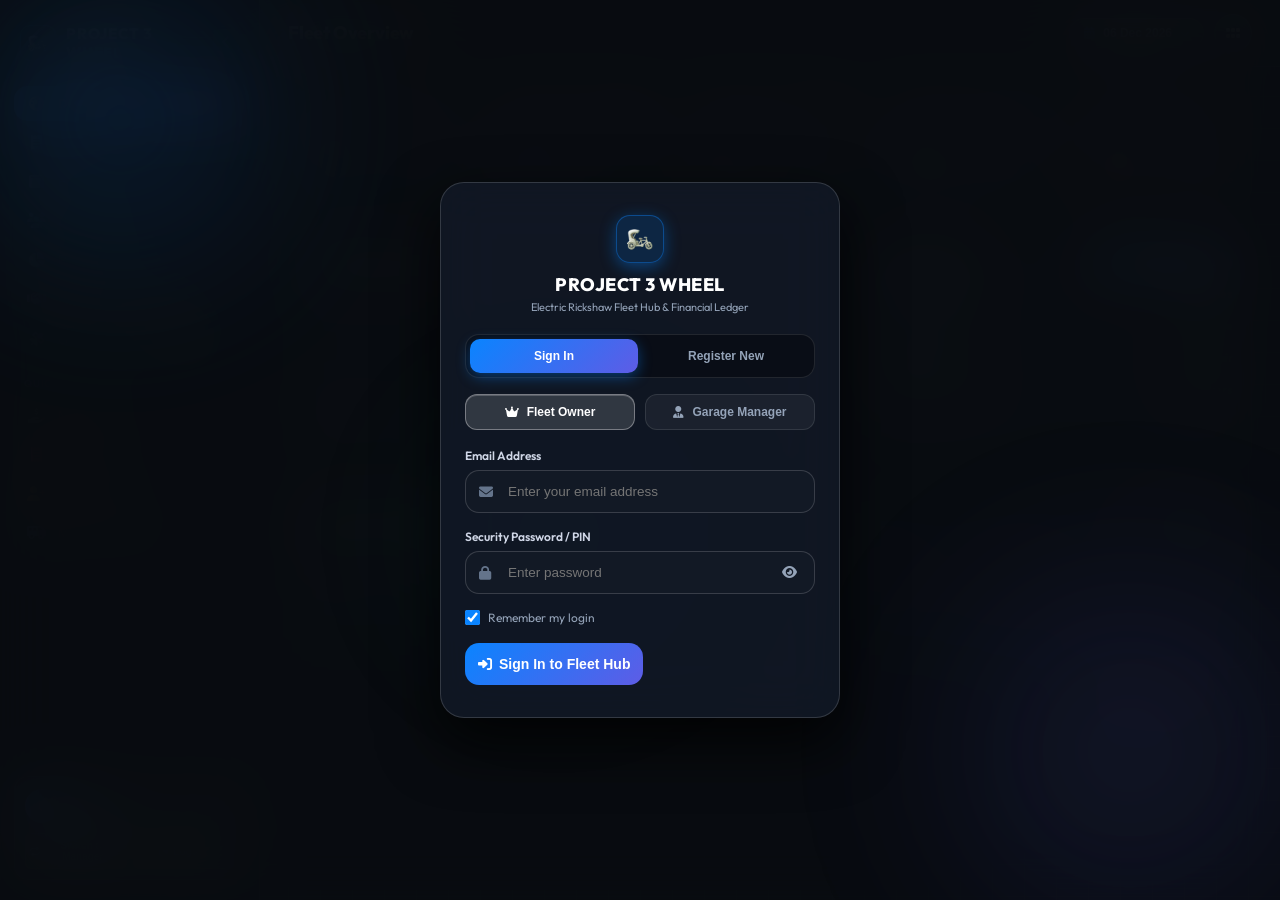
==== index.html @ b9ffed44 "Update default garage rent to 130, clean demo dummy data, and add FramEmpire developer credit" ====
<!DOCTYPE html>
<html lang="en">
<head>
  <meta charset="UTF-8">
  <meta name="viewport" content="width=device-width, initial-scale=1.0, maximum-scale=1.0, user-scalable=no">
  <title>PROJECT 3 WHEEL</title>
  <link rel="icon" type="image/png" href="favicon.png">
  <link rel="apple-touch-icon" href="favicon.png">
  
  <!-- Google Fonts: Hind Siliguri (Bengali), Inter, Outfit, JetBrains Mono -->
  <link rel="preconnect" href="https://fonts.googleapis.com">
  <link rel="preconnect" href="https://fonts.gstatic.com" crossorigin>
  <link href="https://fonts.googleapis.com/css2?family=Hind+Siliguri:wght@400;500;600;700&family=Inter:wght@300;400;500;600;700;800&family=JetBrains+Mono:wght@500;700&family=Outfit:wght@400;500;600;700;800&display=swap" rel="stylesheet">
  
  <!-- FontAwesome Icons, SheetJS, html2canvas & jsPDF -->
  <link rel="stylesheet" href="https://cdnjs.cloudflare.com/ajax/libs/font-awesome/6.4.0/css/all.min.css">
  <script src="https://cdnjs.cloudflare.com/ajax/libs/xlsx/0.18.5/xlsx.full.min.js"></script>
  <script src="https://cdnjs.cloudflare.com/ajax/libs/jspdf/2.5.1/jspdf.umd.min.js"></script>
  <script src="https://cdnjs.cloudflare.com/ajax/libs/jspdf-autotable/3.5.28/jspdf.plugin.autotable.min.js"></script>
  <script src="https://cdnjs.cloudflare.com/ajax/libs/html2canvas/1.4.1/html2canvas.min.js"></script>
  
  <link rel="stylesheet" href="styles.css">
</head>
<body class="lang-en">
  <!-- ==================== FULL-SCREEN AUTH & LOGIN/REGISTER OVERLAY ==================== -->
  <div class="auth-overlay" id="authOverlay" style="display: flex;">
    <!-- Ambient Background Mesh Lights for Login -->
    <div class="mesh-orb mesh-blue"></div>
    <div class="mesh-orb mesh-purple"></div>
    <div class="mesh-orb mesh-emerald"></div>

    <div class="login-card">
      <div class="login-brand">
        <div class="login-brand-icon" style="background: rgba(10, 132, 255, 0.15); border: 1px solid rgba(10, 132, 255, 0.4); padding: 5px; overflow: hidden;">
          <img src="assets/app_logo_dark.png" alt="Project 3 Wheel" style="width: 100%; height: 100%; object-fit: contain;">
        </div>
        <h2>PROJECT 3 WHEEL</h2>
        <p data-i18n="auth_tagline">Electric Fleet & Garage Management System</p>
      </div>

      <!-- Auth Action Mode: Sign In vs Register -->
      <div class="auth-mode-pill-group">
        <button type="button" id="tabModeLogin" class="auth-mode-tab active" onclick="switchAuthMode('login')" data-i18n="tab_login">Sign In</button>
        <button type="button" id="tabModeRegister" class="auth-mode-tab" onclick="switchAuthMode('register')" data-i18n="tab_register">Register New</button>
      </div>

      <!-- Role Selector -->
      <div class="role-tab-group">
        <button type="button" class="role-tab-btn active" id="authRoleOwner" onclick="selectAuthRole('owner')">
          <i class="fa-solid fa-crown"></i> <span data-i18n="role_owner">Fleet Owner</span>
        </button>
        <button type="button" class="role-tab-btn" id="authRoleManager" onclick="selectAuthRole('manager')">
          <i class="fa-solid fa-user-tie"></i> <span data-i18n="role_manager">Garage Manager</span>
        </button>
      </div>

      <form class="auth-form" id="loginForm" onsubmit="submitLogin(event)">
        <div class="auth-form-group" id="groupRegisterName" style="display: none;">
          <label data-i18n="lbl_profile_name">Full Name</label>
          <div class="input-icon-wrapper">
            <i class="fa-solid fa-user input-icon-left"></i>
            <input type="text" class="auth-input" id="authFullName" placeholder="Enter your full name">
          </div>
        </div>

        <div class="auth-form-group" id="groupRegisterGarage" style="display: none;">
          <label data-i18n="lbl_garage_title">Garage / Fleet Name</label>
          <div class="input-icon-wrapper">
            <i class="fa-solid fa-warehouse input-icon-left"></i>
            <input type="text" class="auth-input" id="authGarageName" placeholder="e.g. My Electric Garage">
          </div>
        </div>

        <div class="auth-form-group">
          <label data-i18n="lbl_email">Email Address</label>
          <div class="input-icon-wrapper">
            <i class="fa-solid fa-envelope input-icon-left"></i>
            <input type="email" class="auth-input" id="authIdentifier" placeholder="Enter your email address" required autocomplete="email">
          </div>
        </div>

        <div class="auth-form-group">
          <label data-i18n="lbl_password">Password</label>
          <div class="input-icon-wrapper">
            <i class="fa-solid fa-lock input-icon-left"></i>
            <input type="password" class="auth-input" id="authPassword" placeholder="Enter password" required autocomplete="current-password">
            <button type="button" class="password-toggle-btn" onclick="toggleWebPasswordVisibility()" title="Toggle password visibility">
              <i class="fa-solid fa-eye" id="passwordToggleIcon"></i>
            </button>
          </div>
        </div>

        <!-- Remember Me Checkbox -->
        <div style="display: flex; align-items: center; justify-content: space-between; margin-top: 6px; font-size: 12px; color: var(--text-secondary);">
          <label style="display: flex; align-items: center; gap: 8px; cursor: pointer; user-select: none;">
            <input type="checkbox" id="rememberMeCheck" checked style="accent-color: var(--blue); width: 15px; height: 15px; cursor: pointer;">
            <span data-i18n="lbl_remember_me">Remember my login</span>
          </label>
        </div>

        <button type="submit" class="btn-glass btn-primary btn-block" style="margin-top: 18px; padding: 13px; font-size: 14px; font-weight: 700; border-radius: 14px;" id="btnAuthSubmit">
          <i class="fa-solid fa-right-to-bracket"></i> <span data-i18n="btn_sign_in">Sign In to Fleet Hub</span>
        </button>
      </form>
    </div>
  </div>

  <!-- Ambient Mesh Background Lights -->
  <div class="mesh-orb mesh-blue"></div>
  <div class="mesh-orb mesh-purple"></div>
  <div class="mesh-orb mesh-emerald"></div>

  <!-- Mobile Drawer Overlay Backdrop -->
  <div class="sidebar-overlay" id="sidebarOverlay" onclick="toggleMobileSidebar()"></div>

  <div class="app-layout">
    <!-- Translucent Glass Sidebar (Sticky & Collapsible) -->
    <aside class="glass-sidebar" id="sidebar">
      <div class="brand-header">
        <div class="brand-icon" style="background: rgba(10, 132, 255, 0.15); border: 1px solid rgba(10, 132, 255, 0.4); padding: 3px; overflow: hidden;">
          <img src="assets/app_logo_dark.png" alt="Logo" style="width: 100%; height: 100%; object-fit: contain;">
        </div>
        <div class="brand-text">
          <h2>PROJECT 3 WHEEL</h2>
        </div>
        <button class="sidebar-toggle-btn" onclick="toggleSidebarCollapse()" title="Hide/Expand Sidebar">
          <i class="fa-solid fa-chevron-left" id="sidebarToggleIcon"></i>
        </button>
      </div>

      <nav class="sidebar-nav">
        <button class="nav-item active" onclick="switchTab('dashboard')">
          <i class="fa-solid fa-gauge-high"></i>
          <span data-i18n="nav_dashboard">Dashboard</span>
        </button>
        <button class="nav-item" onclick="switchTab('collections')">
          <i class="fa-solid fa-receipt"></i>
          <span data-i18n="nav_collections">Collections</span>
        </button>
        <button class="nav-item" onclick="switchTab('expenses')">
          <i class="fa-solid fa-wallet"></i>
          <span data-i18n="nav_expenses">Expenses</span>
        </button>
        <button class="nav-item" onclick="switchTab('drivers')">
          <i class="fa-solid fa-users"></i>
          <span data-i18n="nav_drivers">Driver Directory</span>
        </button>
        <button class="nav-item" onclick="switchTab('reports')">
          <i class="fa-solid fa-chart-pie"></i>
          <span data-i18n="nav_reports">P&L Reports</span>
        </button>
        <button class="nav-item" onclick="switchTab('shareholders')">
          <i class="fa-solid fa-handshake"></i>
          <span data-i18n="nav_shareholders">Shareholders</span>
        </button>
        <button class="nav-item" onclick="switchTab('gps')">
          <i class="fa-solid fa-satellite"></i>
          <span data-i18n="nav_gps">GPS Telematics</span>
          <span class="badge-pill badge-amber" data-i18n="badge_soon">SOON</span>
        </button>

        <!-- Sidebar Quick Action Drawer -->
        <div class="sidebar-section-divider">
          <span data-i18n="quick_actions_header">QUICK ACTIONS</span>
        </div>
        <button class="nav-item" onclick="openModal('collectionModal')">
          <i class="fa-solid fa-hand-holding-dollar text-emerald"></i>
          <span data-i18n="btn_new_deposit">New Deposit</span>
        </button>
        <button class="nav-item" onclick="openModal('expenseModal')">
          <i class="fa-solid fa-receipt text-crimson"></i>
          <span data-i18n="btn_add_expense">Track Expense</span>
        </button>
        <button class="nav-item" onclick="openModal('addDriverModal')">
          <i class="fa-solid fa-user-plus text-amber"></i>
          <span data-i18n="btn_add_new_driver">Register Driver</span>
        </button>
        <button class="nav-item" onclick="openModal('addRickshawModal')">
          <i class="fa-solid fa-van-shuttle text-blue"></i>
          <span data-i18n="btn_manage_rickshaws">Manage Rickshaws</span>
        </button>
      </nav>

      <!-- User Profile & Role Switcher -->
      <div class="sidebar-footer">
        <div class="user-card" onclick="openUserProfileModal()" title="Click to view & edit profile" style="cursor: pointer;">
          <div class="avatar" id="userAvatar">U</div>
          <div class="user-info" style="flex: 1;">
            <div style="display: flex; align-items: center; justify-content: space-between;">
              <h4 id="userName">—</h4>
              <i class="fa-solid fa-pen-to-square" style="font-size: 11px; color: var(--blue-light);"></i>
            </div>
            <span class="badge-pill" id="userRoleBadge">OWNER</span>
          </div>
        </div>
        <div class="role-actions">
          <button class="btn-role-switch" onclick="toggleRole()">
            <i class="fa-solid fa-repeat"></i>
            <span id="roleSwitchText" data-i18n="btn_switch_role">Switch to Manager</span>
          </button>
          <button class="btn-logout" onclick="logoutUser()">
            <i class="fa-solid fa-right-from-bracket"></i>
            <span data-i18n="btn_logout">Logout</span>
          </button>
        </div>
      </div>
    </aside>

    <!-- Main Content Area -->
    <main class="main-content">
      <!-- Top Glass Navigation Bar (Sticky Stacked, Clean In-Theme Date + Google Apps Menu) -->
      <header class="top-nav">
        <div class="nav-left">
          <button class="mobile-menu-btn" onclick="toggleMobileSidebar()">
            <i class="fa-solid fa-bars"></i>
          </button>
          <div class="greeting-box">
            <h1 id="pageTitle" data-i18n="page_title_dashboard">Fleet Overview</h1>
          </div>
        </div>

        <div class="nav-right">
          <!-- 100% In-Theme Custom Glass Calendar Picker -->
          <div class="date-picker-wrapper">
            <button class="glass-date-trigger" onclick="toggleCustomCalendar()">
              <i class="fa-solid fa-calendar-days"></i>
              <span id="selectedDateLabel">1 Sep 2026</span>
              <i class="fa-solid fa-chevron-down" style="font-size: 9px; opacity: 0.7;"></i>
            </button>

            <!-- Custom Liquid Glass Calendar Dropdown Dialog -->
            <div class="glass-calendar-modal" id="customCalendarModal">
              <div class="cal-presets">
                <button class="btn-cal-preset active" id="btnCalToday" onclick="pickCalPreset('today')" data-i18n="cal_today">Today</button>
                <button class="btn-cal-preset" id="btnCalYest" onclick="pickCalPreset('yesterday')" data-i18n="cal_yesterday">Yesterday</button>
                <button class="btn-cal-preset" id="btnCalAll" onclick="pickCalPreset('all')" data-i18n="cal_all_time">All Time</button>
              </div>

              <div class="cal-header">
                <button class="cal-nav-btn" onclick="changeCalMonth(-1)"><i class="fa-solid fa-chevron-left"></i></button>
                <div class="cal-month-title" id="calMonthTitle">September 2026</div>
                <button class="cal-nav-btn" onclick="changeCalMonth(1)"><i class="fa-solid fa-chevron-right"></i></button>
              </div>

              <div class="cal-weekdays">
                <span>S</span><span>M</span><span>T</span><span>W</span><span>T</span><span>F</span><span>S</span>
              </div>

              <div class="cal-grid" id="calDayGrid">
                <!-- Injected via custom calendar JS engine -->
              </div>
            </div>
          </div>

          <!-- Google-Style 9-Dot Quick Apps Launcher Button -->
          <div class="apps-launcher-wrapper">
            <button class="btn-apps-grid" id="btnAppsLauncher" onclick="toggleAppsMenu(event)" title="Quick Actions & Operations Menu">
              <i class="fa-solid fa-grip"></i>
            </button>

            <!-- Google-Style Glass 9-Dot Apps Popup Menu -->
            <div class="glass-apps-popup" id="appsPopup">
              <div class="apps-popup-header">
                <span data-i18n="apps_popup_title">Fleet Actions & Hub Tools</span>
              </div>
              <div class="apps-grid-cards">
                <div class="app-card-item" onclick="openModalAndCloseApps('collectionModal')">
                  <div class="app-card-icon icon-emerald"><i class="fa-solid fa-hand-holding-dollar"></i></div>
                  <span data-i18n="btn_deposit">Deposit</span>
                </div>
                <div class="app-card-item" onclick="openModalAndCloseApps('expenseModal')">
                  <div class="app-card-icon icon-crimson"><i class="fa-solid fa-receipt"></i></div>
                  <span data-i18n="btn_expense">Expense</span>
                </div>
                <div class="app-card-item" onclick="openModalAndCloseApps('addDriverModal')">
                  <div class="app-card-icon icon-amber"><i class="fa-solid fa-user-plus"></i></div>
                  <span data-i18n="btn_add_driver">Driver</span>
                </div>
                <div class="app-card-item" onclick="openModalAndCloseApps('addRickshawModal')">
                  <div class="app-card-icon icon-blue"><i class="fa-solid fa-van-shuttle"></i></div>
                  <span data-i18n="btn_manage_rickshaws">Rickshaws</span>
                </div>
                <div class="app-card-item" onclick="openModalAndCloseApps('addShareholderModal')">
                  <div class="app-card-icon icon-purple"><i class="fa-solid fa-handshake"></i></div>
                  <span data-i18n="nav_shareholders">Shareholder</span>
                </div>
                <div class="app-card-item" onclick="openModalAndCloseApps('userProfileModal')">
                  <div class="app-card-icon icon-blue"><i class="fa-solid fa-user-gear"></i></div>
                  <span data-i18n="modal_profile_title">Profile / Settings</span>
                </div>
                <div class="app-card-item" onclick="openModalAndCloseApps('qrModal')">
                  <div class="app-card-icon icon-amber"><i class="fa-solid fa-qrcode"></i></div>
                  <span data-i18n="btn_scan_qr">Scan QR</span>
                </div>
              </div>
              <div class="apps-popup-footer">
                <a href="Project3Wheel-v1.0.0.apk" download="Project3Wheel-v1.0.0.apk" class="btn-download-app-banner">
                  <i class="fa-brands fa-android"></i> <span data-i18n="btn_download_apk">Download Android APK</span>
                </a>
              </div>
            </div>
          </div>

        </div>
      </header>

      <!-- Tab Content Panes -->
      <div class="content-body">
        
        <!-- 1. DASHBOARD OVERVIEW -->
        <section class="tab-pane active" id="tab-dashboard">
          <!-- Top Row KPI Metrics (Clean Horizontal Liquid Glass Row) -->
          <div class="metrics-grid">
            <!-- 1. Rickshaw Joma -->
            <div class="glass-card metric-card glow-emerald">
              <div class="card-header">
                <span class="card-label" data-i18n="metric_rickshaw_joma">Rickshaw Collections</span>
                <div class="icon-circle icon-emerald"><i class="fa-solid fa-coins"></i></div>
              </div>
              <div class="metric-val text-emerald" id="metricTodayRev">৳0</div>
              <div class="card-footer">
                <span class="trend-pill trend-up"><i class="fa-solid fa-arrow-trend-up"></i> <span id="metricCollectionRate">0%</span> <span data-i18n="lbl_rate">Rate</span></span>
                <span class="sub-label" id="metricDepositCount">0 deposits</span>
              </div>
            </div>

            <!-- 2. Daily Garage Rent -->
            <div class="glass-card metric-card glow-purple">
              <div class="card-header">
                <span class="card-label" data-i18n="metric_garage_rent">Garage Rent Cost</span>
                <div class="icon-circle icon-purple"><i class="fa-solid fa-warehouse"></i></div>
              </div>
              <div class="metric-val text-purple" id="metricGarageRent">৳0</div>
              <div class="card-footer">
                <span class="garage-rent-badge"><i class="fa-solid fa-dharmachakra"></i> <span data-i18n="lbl_daily_rent">Daily Fixed</span></span>
                <span class="sub-label" id="metricGarageCount">0 vehicles</span>
              </div>
            </div>

            <!-- 3. Other Expenses -->
            <div class="glass-card metric-card glow-crimson">
              <div class="card-header">
                <span class="card-label" data-i18n="metric_other_expenses">Other Expenses</span>
                <div class="icon-circle icon-crimson"><i class="fa-solid fa-wrench"></i></div>
              </div>
              <div class="metric-val text-crimson" id="metricOtherExp">৳0</div>
              <div class="card-footer">
                <span class="trend-pill trend-down"><i class="fa-solid fa-clock"></i> <span data-i18n="lbl_repairs">Repairs</span></span>
                <span class="sub-label" id="metricExpCount">0 logs</span>
              </div>
            </div>

            <!-- 4. Owner Net Profit -->
            <div class="glass-card metric-card glow-blue">
              <div class="card-header">
                <span class="card-label" data-i18n="metric_net_profit">Owner Net Profit</span>
                <div class="icon-circle icon-blue"><i class="fa-solid fa-scale-balanced"></i></div>
              </div>
              <div class="metric-val text-blue" id="metricTodayNet">৳0</div>
              <div class="card-footer">
                <span class="trend-pill" id="trendNetPill"><i class="fa-solid fa-check"></i> <span data-i18n="lbl_surplus">Net Surplus</span></span>
                <span class="sub-label" data-i18n="lbl_formula">Joma - Costs</span>
              </div>
            </div>

            <!-- 5. Cumulative Dues -->
            <div class="glass-card metric-card glow-amber">
              <div class="card-header">
                <span class="card-label" data-i18n="metric_cumulative_dues">Total Pending Dues</span>
                <div class="icon-circle icon-amber"><i class="fa-solid fa-triangle-exclamation"></i></div>
              </div>
              <div class="metric-val text-amber" id="metricTotalDues">৳0</div>
              <div class="card-footer">
                <span class="trend-pill trend-warning"><i class="fa-solid fa-users"></i> <span id="metricDefaulterCount">0</span> <span data-i18n="lbl_debtors">Debtors</span></span>
                <span class="sub-label" data-i18n="lbl_receivable">Receivable</span>
              </div>
            </div>
          </div>

          <!-- Middle Section: 7-Day Velocity Chart & Fleet Availability -->
          <div class="grid-2-col">
            <!-- 7-Day Velocity Chart -->
            <div class="glass-card chart-card">
              <div class="card-header">
                <div>
                  <h3 data-i18n="chart_revenue_velocity">7-Day Revenue Velocity</h3>
                </div>
                <div class="chart-legend">
                  <span class="legend-item"><i class="legend-dot dot-emerald"></i> <span data-i18n="legend_collections">Collections</span></span>
                  <span class="legend-item"><i class="legend-dot dot-crimson"></i> <span data-i18n="legend_expenses">Expenses</span></span>
                </div>
              </div>
              
              <div class="bar-chart-container" id="velocityBars">
                <!-- Injected via JS -->
              </div>
            </div>

            <!-- Fleet Health Status -->
            <div class="glass-card fleet-status-card">
              <div class="card-header">
                <div>
                  <h3 data-i18n="fleet_health_title">Fleet Status</h3>
                </div>
                <button class="btn-glass btn-sm btn-primary" onclick="openModal('addRickshawModal')">
                  <i class="fa-solid fa-van-shuttle"></i> <span data-i18n="btn_manage_rickshaws">Manage Rickshaws</span>
                </button>
              </div>

              <div class="fleet-health-list">
                <div class="health-row">
                  <span><i class="fa-solid fa-van-shuttle text-blue"></i> <span data-i18n="lbl_total_fleet">Registered Fleet</span></span>
                  <strong id="statTotalFleet">3 Vehicles</strong>
                </div>
                <div class="health-row">
                  <span><i class="fa-solid fa-circle-check text-emerald"></i> <span data-i18n="lbl_active_road">Active on Road</span></span>
                  <strong class="text-emerald" id="statActiveFleet">2 Active</strong>
                </div>
                <div class="health-row">
                  <span><i class="fa-solid fa-screwdriver-wrench text-amber"></i> <span data-i18n="lbl_in_maintenance">In Maintenance</span></span>
                  <strong class="text-amber" id="statMaintFleet">1 in Garage</strong>
                </div>
                <div class="health-row">
                  <span><i class="fa-solid fa-id-card text-purple"></i> <span data-i18n="lbl_total_drivers">Registered Drivers</span></span>
                  <strong id="statTotalDrivers">2 Drivers</strong>
                </div>
              </div>
            </div>
          </div>

          <!-- Real-Time Driver Daily Joma Tracker Table -->
          <div class="glass-card table-card" style="margin-top: 20px;">
            <div class="table-header-row">
              <div>
                <h3 data-i18n="today_joma_tracker_title">Today's Collections Status</h3>
              </div>
              <div class="table-actions">
                <button class="btn-glass btn-sm" onclick="exportDailyCollectionsPdf()">
                  <i class="fa-solid fa-file-pdf text-crimson"></i> <span data-i18n="btn_export_pdf">Export PDF</span>
                </button>
              </div>
            </div>

            <div class="glass-table-wrapper">
              <table class="glass-table">
                <thead>
                  <tr>
                    <th data-i18n="th_driver">Driver</th>
                    <th data-i18n="th_rickshaw">Rickshaw</th>
                    <th data-i18n="th_agreed_rate">Target Joma</th>
                    <th data-i18n="th_joma_status">Deposit Status</th>
                    <th data-i18n="th_deposited">Deposited</th>
                    <th data-i18n="th_due">Due Amount</th>
                    <th style="text-align: right;" data-i18n="th_actions">Actions</th>
                  </tr>
                </thead>
                <tbody id="todayJomaTableBody">
                  <!-- Injected dynamically via JS with real-time status switcher -->
                </tbody>
              </table>
            </div>
          </div>
        </section>

        <!-- 2. COLLECTIONS LEDGER VIEW -->
        <section class="tab-pane" id="tab-collections">
          <div class="glass-card table-card">
            <div class="table-header-row">
              <div>
                <h3 data-i18n="collections_ledger_title">Collections Ledger</h3>
              </div>
              <div class="table-actions">
                <div class="search-input-wrapper">
                  <i class="fa-solid fa-magnifying-glass"></i>
                  <input type="text" id="collectionSearch" placeholder="Search driver or rickshaw..." oninput="renderCollectionsTable()">
                </div>
                <select class="glass-select-filter" id="collectionStatusFilter" onchange="renderCollectionsTable()">
                  <option value="all" data-i18n="opt_all_status">All Statuses</option>
                  <option value="paid" data-i18n="opt_paid">Fully Paid</option>
                  <option value="due" data-i18n="opt_due">Partial Due</option>
                  <option value="unpaid" data-i18n="opt_unpaid">Unpaid</option>
                </select>
                <button class="btn-glass btn-emerald btn-sm" onclick="openModal('collectionModal')">
                  <i class="fa-solid fa-plus"></i> <span data-i18n="btn_new_deposit">New Deposit</span>
                </button>
                <button class="btn-glass btn-sm" onclick="exportDailyCollectionsPdf()">
                  <i class="fa-solid fa-file-pdf text-crimson"></i> <span data-i18n="btn_pdf_report">PDF Report</span>
                </button>
                <button class="btn-glass btn-sm" onclick="exportFullExcel()">
                  <i class="fa-solid fa-file-excel text-emerald"></i> <span data-i18n="btn_excel_export">Excel Export</span>
                </button>
              </div>
            </div>

            <div class="glass-table-wrapper">
              <table class="glass-table">
                <thead>
                  <tr>
                    <th data-i18n="th_date_time">Date & Time</th>
                    <th data-i18n="th_rickshaw">Rickshaw</th>
                    <th data-i18n="th_driver">Driver</th>
                    <th data-i18n="th_expected">Target</th>
                    <th data-i18n="th_deposited">Deposited</th>
                    <th data-i18n="th_due">Due</th>
                    <th data-i18n="th_garage_rent">Garage Rent</th>
                    <th data-i18n="th_status">Status</th>
                    <th data-i18n="th_logged_by">Logged By</th>
                    <th style="text-align: right;" data-i18n="th_actions">Actions</th>
                  </tr>
                </thead>
                <tbody id="collectionsTableBody">
                  <!-- Injected via JS -->
                </tbody>
              </table>
            </div>
          </div>
        </section>

        <!-- 3. EXPENSES VIEW -->
        <section class="tab-pane" id="tab-expenses">
          <div class="glass-card table-card">
            <div class="table-header-row">
              <div>
                <h3 data-i18n="expenses_tracker_title">Garage & Fleet Expenses</h3>
              </div>
              <button class="btn-glass btn-crimson btn-sm" onclick="openModal('expenseModal')">
                <i class="fa-solid fa-plus"></i> <span data-i18n="btn_add_expense">Add Expense</span>
              </button>
            </div>

            <div class="glass-table-wrapper">
              <table class="glass-table">
                <thead>
                  <tr>
                    <th data-i18n="th_date">Date</th>
                    <th data-i18n="th_category">Category</th>
                    <th data-i18n="th_amount">Amount</th>
                    <th data-i18n="th_paid_by">Paid By (কে খরচ দিয়েছেন)</th>
                    <th data-i18n="th_description">Description</th>
                    <th data-i18n="th_logged_by">Logged By</th>
                    <th style="text-align: right;" data-i18n="th_actions">Actions</th>
                  </tr>
                </thead>
                <tbody id="expensesTableBody">
                  <!-- Injected via JS -->
                </tbody>
              </table>
            </div>
          </div>
        </section>

        <!-- 4. DRIVER DIRECTORY & PROFILES VIEW (Spacious Clean Row) -->
        <section class="tab-pane" id="tab-drivers">
          <div class="glass-card">
            <div class="table-header-row">
              <div>
                <h3 data-i18n="driver_directory_title">Driver Directory & Profiles</h3>
              </div>
              <div class="table-actions">
                <div class="search-input-wrapper">
                  <i class="fa-solid fa-magnifying-glass"></i>
                  <input type="text" id="driverSearch" placeholder="Search driver name, phone, NID..." oninput="renderDriversGrid()">
                </div>
                <label style="display: flex; align-items: center; gap: 6px; font-size: 12px; color: var(--text-secondary); cursor: pointer; white-space: nowrap;">
                  <input type="checkbox" id="onlyDefaultersCheckbox" onchange="renderDriversGrid()">
                  <span data-i18n="chk_only_defaulters">Only Defaulters</span>
                </label>
                <button class="btn-glass btn-amber btn-sm" onclick="openModal('addDriverModal')">
                  <i class="fa-solid fa-user-plus"></i> <span data-i18n="btn_add_new_driver">Add New Driver</span>
                </button>
                <button class="btn-glass btn-sm" onclick="exportFullExcel()">
                  <i class="fa-solid fa-file-excel text-emerald"></i> <span data-i18n="btn_excel_export">Excel Export</span>
                </button>
              </div>
            </div>

            <div class="teammates-grid" id="driversGrid">
              <!-- Injected via JS -->
            </div>
          </div>
        </section>

        <!-- 5. FINANCIAL REPORTS & AUDIT VIEW -->
        <section class="tab-pane" id="tab-reports">
          <div class="grid-2-col">
            <div class="glass-card">
              <div class="card-header">
                <h3 data-i18n="pnl_statement_title">Profit & Loss Statement (P&L)</h3>
                <button class="btn-glass btn-sm" onclick="exportMonthlyPnlPdf()">
                  <i class="fa-solid fa-file-pdf text-crimson"></i> <span data-i18n="btn_pnl_pdf">P&L PDF</span>
                </button>
              </div>
              <div class="pnl-summary-box">
                <div class="pnl-row">
                  <span data-i18n="pnl_gross_collections">Gross Collections</span>
                  <strong class="text-emerald" id="pnlTotalRev">৳0</strong>
                </div>
                <div class="pnl-row">
                  <span data-i18n="pnl_total_expenses">Total Expenses (All Sources)</span>
                  <strong class="text-crimson" id="pnlTotalExp">৳0</strong>
                </div>
                <div class="pnl-row" style="font-size: 12px; color: var(--text-secondary);">
                  <span data-i18n="pnl_fund_expenses">Expenses Paid from Garage Fund</span>
                  <strong class="text-crimson" id="pnlFundExp">৳0</strong>
                </div>
                <div class="pnl-divider"></div>
                <div class="pnl-row highlight">
                  <span data-i18n="pnl_net_profit">Owner Net Operating Surplus</span>
                  <strong class="text-blue" id="pnlNetProfit">৳0</strong>
                </div>
                <div class="pnl-row" style="margin-top: 8px; padding-top: 8px; border-top: 1px dashed rgba(255,255,255,0.1);">
                  <span style="color: var(--emerald-light); font-size: 13px;" data-i18n="pnl_net_garage_fund">Net Available Garage Cash Fund</span>
                  <strong class="text-emerald" id="pnlNetGarageFund">৳0</strong>
                </div>
              </div>
            </div>

            <div class="glass-card">
              <div class="card-header">
                <h3 data-i18n="pnl_cat_distribution">Expenditure Distribution</h3>
                <button class="btn-glass btn-sm" onclick="exportFullExcel()">
                  <i class="fa-solid fa-file-excel text-emerald"></i> <span data-i18n="btn_excel_audit">Excel Audit</span>
                </button>
              </div>
              <div class="expense-categories-progress" id="expenseCategoryBars">
                <!-- Injected via JS -->
              </div>
            </div>
          </div>
        </section>

        <!-- 6. OWNERS & SHAREHOLDERS VIEW -->
        <section class="tab-pane" id="tab-shareholders">
          <!-- Owners & Shareholders Capital & Garage Fund Metrics -->
          <div class="metrics-grid" style="margin-bottom: 20px;">
            <div class="glass-card metric-card glow-blue">
              <div class="card-header">
                <span class="card-label" data-i18n="metric_total_invested_capital">Total Invested Capital</span>
                <div class="icon-circle icon-blue"><i class="fa-solid fa-vault"></i></div>
              </div>
              <div class="metric-val text-blue" id="metricTotalCapital">৳0</div>
              <div class="card-footer">
                <span class="trend-pill trend-up"><i class="fa-solid fa-shield-halved"></i> <span data-i18n="lbl_equity_pool">Capital Pool</span></span>
                <span class="sub-label" id="metricShareholdersCount">0 Owners</span>
              </div>
            </div>

            <div class="glass-card metric-card glow-emerald">
              <div class="card-header">
                <span class="card-label" data-i18n="metric_net_garage_fund">Net Available Garage Fund</span>
                <div class="icon-circle icon-emerald"><i class="fa-solid fa-building-columns"></i></div>
              </div>
              <div class="metric-val text-emerald" id="metricNetGarageFund">৳0</div>
              <div class="card-footer">
                <span class="trend-pill trend-up"><i class="fa-solid fa-wallet"></i> <span data-i18n="lbl_operating_cash">Operating Cash</span></span>
                <span class="sub-label" data-i18n="lbl_inflow_minus_fund_exp">Inflow - Fund Exp</span>
              </div>
            </div>

            <div class="glass-card metric-card glow-crimson">
              <div class="card-header">
                <span class="card-label" data-i18n="metric_fund_expenses">Expenses from Garage Fund</span>
                <div class="icon-circle icon-crimson"><i class="fa-solid fa-arrow-down-wide-short"></i></div>
              </div>
              <div class="metric-val text-crimson" id="metricGarageFundExpenses">৳0</div>
              <div class="card-footer">
                <span class="trend-pill trend-down"><i class="fa-solid fa-receipt"></i> <span data-i18n="lbl_deducted">Deducted</span></span>
                <span class="sub-label" id="metricFundExpCount">0 transactions</span>
              </div>
            </div>
          </div>

          <div class="glass-card">
            <div class="table-header-row">
              <div>
                <h3 data-i18n="shareholders_title">Owners & Shareholders (মালিক ও অংশীদার)</h3>
                <p style="font-size: 12px; color: var(--text-secondary); margin-top: 4px;" data-i18n="shareholders_subtitle">
                  Manage owners, capital contributions, equity shares, fund injections and dividend payouts
                </p>
              </div>
              <div class="table-actions">
                <button class="btn-glass btn-emerald btn-sm" onclick="openAddCapitalModal()">
                  <i class="fa-solid fa-hand-holding-dollar"></i> <span data-i18n="btn_add_capital">Add Fund / Capital</span>
                </button>
                <button class="btn-glass btn-blue btn-sm" style="background: rgba(10, 132, 255, 0.2); border-color: rgba(10, 132, 255, 0.4); color: var(--blue-light);" onclick="openModal('addShareholderModal')">
                  <i class="fa-solid fa-user-plus"></i> <span data-i18n="btn_add_shareholder">Add Owner / Shareholder</span>
                </button>
              </div>
            </div>

            <div class="teammates-grid" id="shareholdersGrid">
              <!-- Injected via JS -->
            </div>
          </div>
        </section>

        <!-- 7. GPS TELEMATICS VIEW -->
        <section class="tab-pane" id="tab-gps">
          <div class="glass-card" style="text-align: center; padding: 60px 20px;">
            <!-- Rotating Orbit Satellite System -->
            <div class="gps-orbit-system">
              <div class="gps-center-orb">
                <i class="fa-solid fa-earth-americas"></i>
              </div>
              <div class="gps-orbit-ring">
                <div class="gps-satellite">
                  <i class="fa-solid fa-satellite"></i>
                </div>
              </div>
            </div>

            <h2 style="font-size: 22px; font-weight: 700; margin: 16px 0 8px;" data-i18n="gps_title">GPS Fleet Tracking</h2>
            <p style="color: var(--text-secondary); max-width: 480px; margin: 0 auto 24px; font-size: 13px;" data-i18n="gps_desc">
              Real-time live location, speed monitoring, and telemetry will be available in the upcoming firmware release.
            </p>
            <span class="badge-pill badge-blue" style="padding: 6px 16px; font-size: 12px;" data-i18n="badge_firmware_connected">Firmware v2.1 Connected</span>
          </div>
        </section>

        <!-- Developer Credit Footer -->
        <footer class="developer-credit">
          <span>Developed by </span><a href="https://www.framempire.com" target="_blank" rel="noopener noreferrer">FramEmpire</a>
        </footer>

      </div>
    </main>
  </div>

  <!-- ==================== APPLE LIQUID GLASS MOBILE BOTTOM NAVIGATION ==================== -->
  <nav class="mobile-bottom-nav" id="mobileBottomNav">
    <button class="mob-nav-btn active" id="mobNavDashboard" onclick="switchMobileTab('dashboard')">
      <i class="fa-solid fa-gauge-high"></i>
      <span data-i18n="nav_dashboard">Overview</span>
    </button>
    <button class="mob-nav-btn" id="mobNavCollections" onclick="switchMobileTab('collections')">
      <i class="fa-solid fa-receipt"></i>
      <span data-i18n="nav_collections">Collections</span>
    </button>
    <button class="mob-nav-btn" id="mobNavExpenses" onclick="switchMobileTab('expenses')">
      <i class="fa-solid fa-wallet"></i>
      <span data-i18n="nav_expenses">Expenses</span>
    </button>
    <button class="mob-nav-btn" id="mobNavDrivers" onclick="switchMobileTab('drivers')">
      <i class="fa-solid fa-users"></i>
      <span data-i18n="nav_drivers">Drivers</span>
    </button>
    <button class="mob-nav-btn btn-more-trigger" id="mobNavMore" onclick="toggleMobileMoreSheet(event)">
      <i class="fa-solid fa-ellipsis"></i>
      <span data-i18n="nav_more">More</span>
    </button>
  </nav>

  <!-- Floating Mobile More Sheet Backdrop -->
  <div class="mobile-more-overlay" id="mobileMoreOverlay" onclick="closeMobileMoreSheet()"></div>

  <!-- Floating Mobile More Drawer Sheet -->
  <div class="mobile-more-sheet" id="mobileMoreSheet">
    <div class="more-sheet-header">
      <h4 data-i18n="more_menu_title">More Hub Features & Tools</h4>
      <button class="close-btn" onclick="closeMobileMoreSheet()">&times;</button>
    </div>

    <div class="more-grid-nav">
      <div class="more-nav-card" onclick="switchMobileTabAndClose('reports')">
        <div class="more-card-icon icon-emerald"><i class="fa-solid fa-chart-pie"></i></div>
        <span data-i18n="nav_reports">P&L Reports</span>
      </div>
      <div class="more-nav-card" onclick="switchMobileTabAndClose('shareholders')">
        <div class="more-card-icon icon-purple"><i class="fa-solid fa-handshake"></i></div>
        <span data-i18n="nav_shareholders">Shareholders</span>
      </div>
      <div class="more-nav-card" onclick="switchMobileTabAndClose('gps')">
        <div class="more-card-icon icon-blue"><i class="fa-solid fa-satellite"></i></div>
        <span data-i18n="nav_gps">GPS Track</span>
      </div>
      <div class="more-nav-card" onclick="openModalAndCloseMore('collectionModal')">
        <div class="more-card-icon icon-emerald"><i class="fa-solid fa-plus-circle"></i></div>
        <span data-i18n="btn_deposit">New Deposit</span>
      </div>
      <div class="more-nav-card" onclick="openModalAndCloseMore('addRickshawModal')">
        <div class="more-card-icon icon-blue"><i class="fa-solid fa-van-shuttle"></i></div>
        <span data-i18n="btn_manage_rickshaws">Rickshaws</span>
      </div>
      <div class="more-nav-card" onclick="openModalAndCloseMore('qrModal')">
        <div class="more-card-icon icon-amber"><i class="fa-solid fa-qrcode"></i></div>
        <span data-i18n="btn_scan_qr">Scan QR</span>
      </div>
    </div>

    <!-- Quick Profile & Role Switch in Mobile More Sheet -->
    <div class="more-sheet-profile">
      <div style="display: flex; align-items: center; gap: 8px; cursor: pointer;" onclick="openModalAndCloseMore('userProfileModal')">
        <div class="avatar" style="width: 32px; height: 32px; font-size: 11px;">U</div>
        <div>
          <h5 style="font-size: 11px; font-weight: 700; color: white;" id="mobUserName">—</h5>
          <span style="font-size: 9px; color: var(--text-secondary);" id="mobUserRole">OWNER</span>
        </div>
      </div>
      <div style="display: flex; gap: 6px;">
        <button class="btn-glass btn-sm" onclick="toggleRole()"><i class="fa-solid fa-repeat"></i> Role</button>
        <button class="btn-glass btn-sm btn-crimson" onclick="logoutUser()"><i class="fa-solid fa-right-from-bracket"></i></button>
      </div>
    </div>
  </div>

  <!-- ==================== INTERACTIVE LIQUID GLASS MODALS ==================== -->

  <!-- 1. QR CODE SCANNER SIMULATOR MODAL -->
  <div class="modal-backdrop" id="qrModal">
    <div class="glass-modal-sheet">
      <div class="modal-header">
        <h3><i class="fa-solid fa-qrcode text-blue"></i> <span data-i18n="modal_qr_title">QR Scanner</span></h3>
        <button class="close-btn" onclick="closeModal('qrModal')">&times;</button>
      </div>
      
      <div class="scanner-viewfinder">
        <div class="viewfinder-frame">
          <div class="laser-scanner-line"></div>
        </div>
        <p class="viewfinder-hint" data-i18n="qr_align_text">Align QR code in frame</p>
      </div>

      <div class="qr-preset-buttons">
        <span data-i18n="qr_quick_presets">Test Scanner Presets:</span>
        <div class="preset-chips">
          <button class="chip-btn" onclick="simulateScan('R-01')">Scan R-01</button>
          <button class="chip-btn" onclick="simulateScan('R-02')">Scan R-02</button>
          <button class="chip-btn" onclick="simulateScan('R-03')">Scan R-03</button>
        </div>
      </div>

      <div class="scanned-result-card" id="scannedResultCard" style="display: none;">
        <div class="scanned-header">
          <h4 id="scannedRickshawTitle">Rickshaw R-01</h4>
          <span class="badge-pill badge-emerald" id="scannedStatusBadge">ACTIVE</span>
        </div>
        <p id="scannedRickshawModel" style="font-size: 12px; color: var(--text-secondary); margin-bottom: 8px;">Mishuk Classic 48V</p>
        <div class="scanned-info-grid">
          <div><span data-i18n="lbl_driver">Driver:</span> <strong id="scannedDriverName">—</strong></div>
          <div><span data-i18n="lbl_agreed_rate">Agreed Joma:</span> <strong id="scannedDriverAgreedRate">৳350 / day</strong></div>
          <div><span data-i18n="lbl_due">Due Balance:</span> <strong id="scannedDriverDue" class="text-crimson">৳0</strong></div>
        </div>
        <button class="btn-glass btn-emerald btn-block" style="margin-top: 14px;" onclick="openDepositFromScan()">
          <i class="fa-solid fa-coins"></i> <span data-i18n="btn_record_deposit">Record Deposit</span>
        </button>
      </div>
    </div>
  </div>

  <!-- 2. DAILY COLLECTION / DEPOSIT MODAL -->
  <div class="modal-backdrop" id="collectionModal">
    <div class="glass-modal-sheet">
      <div class="modal-header">
        <h3><i class="fa-solid fa-hand-holding-dollar text-emerald"></i> <span data-i18n="modal_deposit_title">Record Rental Deposit</span></h3>
        <button class="close-btn" onclick="closeModal('collectionModal')">&times;</button>
      </div>

      <div class="calculation-preview-card">
        <div class="calc-col">
          <span data-i18n="lbl_target">Target</span>
          <strong id="calcExpected">৳350</strong>
        </div>
        <div class="calc-col">
          <span data-i18n="th_deposited">Deposited</span>
          <strong class="text-emerald" id="calcPaid">৳350</strong>
        </div>
        <div class="calc-col">
          <span data-i18n="lbl_remaining_due">Remaining Due</span>
          <strong class="text-crimson" id="calcDue">৳0</strong>
        </div>
      </div>

      <form id="collectionForm" onsubmit="submitCollection(event)">
        <div class="form-group">
          <label data-i18n="lbl_select_rickshaw">Select Rickshaw</label>
          <select class="glass-select" id="formRickshawSelect" onchange="onFormRickshawChange()">
            <!-- Injected via JS -->
          </select>
        </div>

        <div class="driver-profile-preview" id="driverProfilePreview">
          <div class="avatar" style="width: 32px; height: 32px; font-size: 12px; background: var(--grad-primary);">D</div>
          <div>
            <div style="font-size: 10px; color: var(--text-tertiary);" data-i18n="lbl_driver_info">Driver Information</div>
            <strong id="formDriverName" style="font-size: 13px;">—</strong>
          </div>
          <span class="badge-pill badge-emerald" id="formDriverDueBadge" style="margin-left: auto;">DUE: ৳0</span>
        </div>

        <div class="form-group">
          <label data-i18n="lbl_agreed_joma_rate">Agreed Joma Target (৳)</label>
          <input type="number" class="glass-input" id="formExpectedRate" value="350" required oninput="recalcCollection()">
        </div>

        <div class="form-group">
          <label data-i18n="lbl_amount_deposited">Amount Deposited (৳)</label>
          <input type="number" class="glass-input" id="formPaidAmount" value="350" required oninput="recalcCollection()">
        </div>

        <div class="quick-preset-row">
          <span class="quick-preset-label" data-i18n="lbl_quick_presets">Presets:</span>
          <div class="preset-btn-group">
            <button type="button" class="preset-btn" onclick="setPresetAmount(350)">৳350 (Full)</button>
            <button type="button" class="preset-btn" onclick="setPresetAmount(200)">৳200 (Half)</button>
            <button type="button" class="preset-btn" onclick="setPresetAmount(0)">৳0 (Unpaid)</button>
          </div>
        </div>

        <div class="form-group-checkbox">
          <div class="custom-checkbox-row" onclick="document.getElementById('includeGarageRentCheck').click()">
            <label class="custom-checkbox-label" onclick="event.stopPropagation()">
              <input type="checkbox" id="includeGarageRentCheck" checked onchange="toggleGarageRentInput()">
              <span data-i18n="lbl_deduct_garage_rent">Deduct Daily Garage Rent</span>
            </label>
            <i class="fa-solid fa-warehouse text-purple" style="font-size: 13px;"></i>
          </div>

          <div class="garage-rent-input-wrapper" id="garageRentInputGroup">
            <span class="lbl" data-i18n="lbl_rent_amount">Garage Rent Amount:</span>
            <div class="garage-rent-input-box">
              <input type="number" class="glass-input-sm" id="formGarageRentAmount" value="130" min="0">
              <span class="garage-unit-tag">৳/day</span>
            </div>
          </div>
        </div>

        <button type="submit" class="btn-glass btn-emerald btn-block" style="margin-top: 20px;">
          <i class="fa-solid fa-circle-check"></i> <span data-i18n="btn_save_deposit">Confirm Deposit</span>
        </button>
      </form>
    </div>
  </div>

  <!-- 3. ADD EXPENSE FORM MODAL -->
  <div class="modal-backdrop" id="expenseModal">
    <div class="glass-modal-sheet">
      <div class="modal-header">
        <h3><i class="fa-solid fa-receipt text-crimson"></i> <span data-i18n="modal_expense_title">Track Expense</span></h3>
        <button class="close-btn" onclick="closeModal('expenseModal')">&times;</button>
      </div>

      <form id="expenseForm" onsubmit="submitExpense(event)">
        <div class="form-group">
          <label data-i18n="lbl_category">Category</label>
          <div class="category-chips-grid">
            <button type="button" class="cat-chip active" onclick="selectExpenseCat('parts', this)">
              <i class="fa-solid fa-wrench"></i> <span data-i18n="cat_parts">Parts & Battery</span>
            </button>
            <button type="button" class="cat-chip" onclick="selectExpenseCat('mechanic', this)">
              <i class="fa-solid fa-user-gear"></i> <span data-i18n="cat_mechanic">Mechanic Labor</span>
            </button>
            <button type="button" class="cat-chip" onclick="selectExpenseCat('rent', this)">
              <i class="fa-solid fa-warehouse"></i> <span data-i18n="cat_rent">Garage Rent & Power</span>
            </button>
            <button type="button" class="cat-chip" onclick="selectExpenseCat('line_fee', this)">
              <i class="fa-solid fa-id-badge"></i> <span data-i18n="cat_line_fee">Line / Union Fee</span>
            </button>
            <button type="button" class="cat-chip" onclick="selectExpenseCat('other', this)">
              <i class="fa-solid fa-ellipsis"></i> <span data-i18n="cat_other">Miscellaneous</span>
            </button>
          </div>
        </div>

        <div class="form-group">
          <label data-i18n="lbl_amount">Amount (৳)</label>
          <input type="number" class="glass-input" id="formExpAmount" placeholder="e.g. 1200" required>
        </div>

        <div class="form-group">
          <label data-i18n="lbl_paid_by">Paid By / Spender (কে খরচ দিয়েছেন)</label>
          <select class="glass-select" id="formExpSpender">
            <option value="Garage Fund (গ্যারেজ তহবিল)">Garage Fund (গ্যারেজ তহবিল)</option>
          </select>
        </div>

        <div class="form-group">
          <label data-i18n="lbl_description">Description / Note</label>
          <input type="text" class="glass-input" id="formExpNote" placeholder="e.g. Front brake shoe servicing" required>
        </div>

        <div class="form-group">
          <label data-i18n="lbl_receipt">Receipt / Voucher (Optional)</label>
          <div class="receipt-attach-box" onclick="simulateReceiptAttach()">
            <i class="fa-solid fa-camera" id="receiptIcon"></i>
            <span id="receiptText" data-i18n="lbl_attach_receipt">Attach receipt photo</span>
          </div>
        </div>

        <button type="submit" class="btn-glass btn-crimson btn-block" style="margin-top: 20px;">
          <i class="fa-solid fa-floppy-disk"></i> <span data-i18n="btn_save_expense">Save Expense</span>
        </button>
      </form>
    </div>
  </div>

  <!-- 4. ADD NEW DRIVER MODAL -->
  <div class="modal-backdrop" id="addDriverModal">
    <div class="glass-modal-sheet">
      <div class="modal-header">
        <h3><i class="fa-solid fa-user-plus text-amber"></i> <span data-i18n="modal_add_driver_title">Add Driver</span></h3>
        <button class="close-btn" onclick="closeModal('addDriverModal')">&times;</button>
      </div>

      <form id="addDriverForm" onsubmit="submitNewDriver(event)">
        <div class="form-group">
          <label data-i18n="lbl_full_name">Full Name</label>
          <input type="text" class="glass-input" id="newDriverName" placeholder="e.g. Monirul Haque" required>
        </div>

        <div class="form-group">
          <label data-i18n="lbl_phone">Mobile Number</label>
          <input type="tel" class="glass-input" id="newDriverPhone" placeholder="e.g. 01712345678" required>
        </div>

        <div class="form-group">
          <label data-i18n="lbl_agreed_daily_rate">Agreed Daily Joma Rate (৳/day)</label>
          <input type="number" class="glass-input" id="newDriverDailyRate" value="350" min="100" required>
        </div>

        <div class="form-group">
          <label data-i18n="lbl_nid">National ID (NID)</label>
          <input type="text" class="glass-input" id="newDriverNid" placeholder="e.g. 19902698765432100" required>
        </div>

        <div class="form-group">
          <label data-i18n="lbl_address">Residential Address</label>
          <input type="text" class="glass-input" id="newDriverAddress" placeholder="e.g. Gabtoli, Dhaka" required>
        </div>

        <div class="form-group">
          <label data-i18n="lbl_assign_rickshaw">Assign Rickshaw</label>
          <select class="glass-select" id="newDriverRickshaw">
            <!-- Injected via JS -->
          </select>
        </div>

        <div class="form-group">
          <label data-i18n="lbl_initial_due">Opening Due Balance (৳)</label>
          <input type="number" class="glass-input" id="newDriverInitialDue" value="0" min="0">
        </div>

        <button type="submit" class="btn-glass btn-amber btn-block" style="margin-top: 20px;">
          <i class="fa-solid fa-user-check"></i> <span data-i18n="btn_register_driver">Register Driver</span>
        </button>
      </form>
    </div>
  </div>

  <!-- 5. EDIT DRIVER PROFILE MODAL -->
  <div class="modal-backdrop" id="editDriverModal">
    <div class="glass-modal-sheet">
      <div class="modal-header">
        <h3><i class="fa-solid fa-user-pen text-blue"></i> <span data-i18n="modal_edit_driver_title">Edit Driver Profile</span></h3>
        <button class="close-btn" onclick="closeModal('editDriverModal')">&times;</button>
      </div>

      <form id="editDriverForm" onsubmit="submitEditDriver(event)">
        <input type="hidden" id="editDriverId">

        <div class="form-group">
          <label data-i18n="lbl_full_name">Full Name</label>
          <input type="text" class="glass-input" id="editDriverName" required>
        </div>

        <div class="form-group">
          <label data-i18n="lbl_phone">Mobile Number</label>
          <input type="tel" class="glass-input" id="editDriverPhone" required>
        </div>

        <div class="form-group">
          <label data-i18n="lbl_agreed_daily_rate">Agreed Daily Joma Rate (৳/day)</label>
          <input type="number" class="glass-input" id="editDriverDailyRate" required>
        </div>

        <div class="form-group">
          <label data-i18n="lbl_nid">National ID (NID)</label>
          <input type="text" class="glass-input" id="editDriverNid" required>
        </div>

        <div class="form-group">
          <label data-i18n="lbl_address">Residential Address</label>
          <input type="text" class="glass-input" id="editDriverAddress" required>
        </div>

        <div class="form-group">
          <label data-i18n="lbl_assign_rickshaw">Assigned Rickshaw</label>
          <select class="glass-select" id="editDriverRickshaw">
            <!-- Injected via JS -->
          </select>
        </div>

        <div class="form-group">
          <label data-i18n="lbl_due">Outstanding Due Balance (৳)</label>
          <input type="number" class="glass-input" id="editDriverDue" required>
        </div>

        <button type="submit" class="btn-glass btn-blue btn-block" style="margin-top: 20px;">
          <i class="fa-solid fa-floppy-disk"></i> <span data-i18n="btn_update_profile">Update Profile</span>
        </button>
      </form>
    </div>
  </div>

  <!-- 6. MANAGE RICKSHAWS MODAL (ADD & DELETE FLEET VEHICLES) -->
  <div class="modal-backdrop" id="addRickshawModal">
    <div class="glass-modal-sheet" style="max-width: 520px;">
      <div class="modal-header">
        <h3 style="display: flex; align-items: center; gap: 8px;">
          <img src="assets/rickshaw_white.png" alt="Rickshaw" style="width: 24px; height: 24px; object-fit: contain;">
          <span data-i18n="modal_manage_rickshaws_title">Manage Rickshaw Fleet</span>
        </h3>
        <button class="close-btn" onclick="closeModal('addRickshawModal')">&times;</button>
      </div>

      <!-- Add New Vehicle Form -->
      <form id="addRickshawForm" onsubmit="submitNewRickshaw(event)" style="background: rgba(255, 255, 255, 0.04); padding: 14px; border-radius: 12px; border: var(--specular-border-light); margin-bottom: 18px;">
        <h4 style="font-size: 13px; font-weight: 700; color: var(--blue-light); margin-bottom: 12px;">
          <i class="fa-solid fa-plus-circle"></i> <span data-i18n="btn_add_rickshaw">Add New Rickshaw</span>
        </h4>
        <div class="form-row" style="display: flex; gap: 8px;">
          <div class="form-group" style="flex: 1;">
            <label data-i18n="lbl_rickshaw_id">Rickshaw ID</label>
            <input type="text" class="glass-input" id="newRickshawId" placeholder="e.g. R-04" required>
          </div>
          <div class="form-group" style="flex: 1;">
            <label data-i18n="lbl_standard_rate">Rate (৳/day)</label>
            <input type="number" class="glass-input" id="newRickshawRate" value="350" required>
          </div>
        </div>

        <div class="form-group">
          <label data-i18n="lbl_model_type">Model & Battery Specs</label>
          <input type="text" class="glass-input" id="newRickshawModel" placeholder="e.g. Mishuk Classic 60V Lithium" required>
        </div>

        <button type="submit" class="btn-glass btn-blue btn-block" style="margin-top: 8px;">
          <i class="fa-solid fa-plus"></i> <span data-i18n="btn_save_rickshaw">Add to Fleet</span>
        </button>
      </form>

      <!-- Existing Rickshaws Fleet List with Delete Option -->
      <div>
        <h4 style="font-size: 13px; font-weight: 700; color: var(--text-secondary); margin-bottom: 10px;">
          <i class="fa-solid fa-list-check"></i> <span data-i18n="lbl_total_fleet">Registered Fleet Units</span>
        </h4>
        <div class="rickshaws-manage-list" id="rickshawsManageList" style="display: flex; flex-direction: column; gap: 8px; max-height: 220px; overflow-y: auto;">
          <!-- Injected dynamically via JS -->
        </div>
      </div>
    </div>
  </div>

  <!-- 7. QUICK COLLECT OUTSTANDING DUE MODAL -->
  <div class="modal-backdrop" id="quickCollectModal">
    <div class="glass-modal-sheet">
      <div class="modal-header">
        <h3><i class="fa-solid fa-coins text-emerald"></i> <span data-i18n="modal_collect_due_title">Collect Due</span></h3>
        <button class="close-btn" onclick="closeModal('quickCollectModal')">&times;</button>
      </div>

      <form id="quickCollectForm" onsubmit="submitQuickCollection(event)">
        <div class="driver-profile-preview">
          <div class="avatar" style="width: 32px; height: 32px; font-size: 12px; background: var(--grad-emerald);">D</div>
          <div>
            <strong id="quickCollectDriverName">—</strong>
            <div style="font-size: 11px; color: var(--crimson-light);"><span data-i18n="lbl_current_due">Current Due:</span> <span id="quickCollectCurrentDue">৳0</span></div>
          </div>
        </div>

        <div class="form-group">
          <label data-i18n="lbl_payment_amount">Payment Amount (৳)</label>
          <input type="number" class="glass-input" id="quickCollectAmount" value="0" required>
        </div>

        <button type="submit" class="btn-glass btn-emerald btn-block" style="margin-top: 20px;">
          <i class="fa-solid fa-check"></i> <span data-i18n="btn_confirm_payment">Submit Payment</span>
        </button>
      </form>
    </div>
  </div>

  <!-- 8. BENGALI SMS DISPATCH CONFIRMATION MODAL -->
  <div class="modal-backdrop" id="smsModal">
    <div class="glass-modal-sheet">
      <div class="modal-header">
        <h3><i class="fa-solid fa-message text-amber"></i> <span data-i18n="modal_sms_title">Send SMS Reminder</span></h3>
        <button class="close-btn" onclick="closeModal('smsModal')">&times;</button>
      </div>

      <div class="sms-preview-box">
        <div class="sms-recipient-info">
          <span data-i18n="lbl_recipient">Recipient:</span>
          <strong id="smsRecipient">—</strong>
        </div>
        <div class="bangla-sms-card">
          <p id="smsBengaliText">সম্মানিত চালক ভাই, আপনার বকেয়া ভাড়া দ্রুত পরিশোধ করার জন্য অনুরোধ করা হচ্ছে।</p>
        </div>
        <div class="gateway-tag">
          <i class="fa-solid fa-satellite-dish"></i> Gateway: Greenweb / BdSMS API
        </div>
      </div>

      <div class="modal-actions-row">
        <button class="btn-glass" onclick="closeModal('smsModal')" data-i18n="btn_cancel">Cancel</button>
        <button class="btn-glass btn-amber" onclick="executeSendSms()">
          <i class="fa-solid fa-paper-plane"></i> <span data-i18n="btn_send_now">Send Now</span>
        </button>
      </div>
    </div>
  </div>

  <!-- 9. USER PROFILE MANAGEMENT MODAL -->
  <div class="modal-backdrop" id="userProfileModal">
    <div class="glass-modal-sheet">
      <div class="modal-header">
        <h3><i class="fa-solid fa-user-gear text-blue"></i> <span data-i18n="modal_profile_title">User Profile & Garage Settings</span></h3>
        <button class="close-btn" onclick="closeModal('userProfileModal')">&times;</button>
      </div>

      <div class="profile-avatar-large" id="profileAvatarLarge">U</div>

      <form id="userProfileForm" onsubmit="saveUserProfile(event)">
        <div class="form-group">
          <label data-i18n="lbl_profile_name">Full Name</label>
          <input type="text" class="glass-input" id="profileFullName" placeholder="Enter your full name" required>
        </div>

        <div class="form-group">
          <label data-i18n="lbl_garage_title">Garage / Fleet Title</label>
          <input type="text" class="glass-input" id="profileGarageName" placeholder="e.g. My Electric Garage" required>
        </div>

        <div class="form-group">
          <label data-i18n="lbl_phone">Mobile Number</label>
          <input type="tel" class="glass-input" id="profilePhone" placeholder="017xxxxxxxx">
        </div>

        <div class="form-group">
          <label data-i18n="lbl_email">Email Address</label>
          <input type="email" class="glass-input" id="profileEmail" placeholder="name@example.com" required>
        </div>

        <div class="form-group">
          <label data-i18n="lbl_role">Active Role</label>
          <select class="glass-select" id="profileRole">
            <option value="owner">Fleet Owner (মালিক)</option>
            <option value="manager">Garage Manager (ম্যানেজার)</option>
          </select>
        </div>

        <div class="form-group">
          <label data-i18n="lbl_system_language">System Interface Language / ভাষা</label>
          <select class="glass-select" id="profileLanguage" onchange="onProfileLanguageChange(this.value)">
            <option value="en">English (US)</option>
            <option value="bn">বাংলা (Bengali)</option>
          </select>
        </div>

        <button type="submit" class="btn-glass btn-primary btn-block" style="margin-top: 18px;">
          <i class="fa-solid fa-floppy-disk"></i> <span data-i18n="btn_save_profile">Save Profile</span>
        </button>
      </form>
    </div>
  </div>

  <!-- 10. ADD SHAREHOLDER MODAL -->
  <div class="modal-backdrop" id="addShareholderModal">
    <div class="glass-modal-sheet">
      <div class="modal-header">
        <h3><i class="fa-solid fa-handshake text-blue"></i> <span data-i18n="modal_add_shareholder">Add New Owner / Shareholder</span></h3>
        <button class="close-btn" onclick="closeModal('addShareholderModal')">&times;</button>
      </div>

      <form id="addShareholderForm" onsubmit="submitNewShareholder(event)">
        <div class="form-group">
          <label data-i18n="lbl_shareholder_name">Owner / Shareholder Name</label>
          <input type="text" class="glass-input" id="newShareholderName" placeholder="e.g. Al-Haj Moksed Ali" required>
        </div>

        <div class="form-group">
          <label data-i18n="lbl_phone">Mobile Number</label>
          <input type="tel" class="glass-input" id="newShareholderPhone" placeholder="017xxxxxxxx" required>
        </div>

        <div class="form-row" style="display: flex; gap: 8px;">
          <div class="form-group" style="flex: 1;">
            <label data-i18n="lbl_equity_share">Equity Share (%)</label>
            <input type="number" step="0.1" min="1" max="100" class="glass-input" id="newShareholderEquity" placeholder="25" required>
          </div>
          <div class="form-group" style="flex: 1;">
            <label data-i18n="lbl_invested_amount">Initial Invested Capital (৳)</label>
            <input type="number" class="glass-input" id="newShareholderInvestment" placeholder="500000" required>
          </div>
        </div>

        <div class="form-group">
          <label data-i18n="lbl_assigned_units">Financed Rickshaws (Optional)</label>
          <input type="text" class="glass-input" id="newShareholderRickshaws" placeholder="e.g. R-01, R-02">
        </div>

        <button type="submit" class="btn-glass btn-primary btn-block" style="margin-top: 16px;">
          <i class="fa-solid fa-check"></i> <span data-i18n="btn_save_shareholder">Register Owner / Shareholder</span>
        </button>
      </form>
    </div>
  </div>

  <!-- 10B. ADD CAPITAL / FUND CONTRIBUTION MODAL -->
  <div class="modal-backdrop" id="addCapitalModal">
    <div class="glass-modal-sheet">
      <div class="modal-header">
        <h3><i class="fa-solid fa-hand-holding-dollar text-emerald"></i> <span data-i18n="modal_add_capital_title">Add Fund / Capital Contribution</span></h3>
        <button class="close-btn" onclick="closeModal('addCapitalModal')">&times;</button>
      </div>

      <form id="addCapitalForm" onsubmit="submitCapitalInjection(event)">
        <div class="form-group">
          <label data-i18n="lbl_select_shareholder">Select Owner / Shareholder</label>
          <select class="glass-select" id="capitalShareholderSelect" required>
            <!-- Injected dynamically via JS -->
          </select>
        </div>

        <div class="form-group">
          <label data-i18n="lbl_fund_amount">Injected Fund Amount (৳)</label>
          <input type="number" min="1" class="glass-input" id="capitalAmount" placeholder="e.g. 50000" required>
        </div>

        <div class="form-group">
          <label data-i18n="lbl_purpose_note">Purpose / Note (উদ্দেশ্য বা নোট)</label>
          <input type="text" class="glass-input" id="capitalPurpose" placeholder="e.g. New Battery Purchase / Fleet Expansion Fund" required>
        </div>

        <div class="form-group">
          <label data-i18n="lbl_date">Contribution Date</label>
          <input type="date" class="glass-input" id="capitalDate" required>
        </div>

        <button type="submit" class="btn-glass btn-emerald btn-block" style="margin-top: 18px;">
          <i class="fa-solid fa-check"></i> <span data-i18n="btn_confirm_fund_injection">Confirm Fund Injection</span>
        </button>
      </form>
    </div>
  </div>

  <!-- 10C. VIEW FUND INJECTION & CONTRIBUTION HISTORY MODAL -->
  <div class="modal-backdrop" id="viewFundHistoryModal">
    <div class="glass-modal-sheet" style="max-width: 580px;">
      <div class="modal-header">
        <div style="display: flex; align-items: center; gap: 10px;">
          <div class="avatar" id="fundHistoryAvatar" style="width: 34px; height: 34px; font-size: 13px; background: var(--grad-emerald);">M</div>
          <div>
            <h3 id="fundHistoryOwnerName" style="font-size: 16px;">Al-Haj Moksed Ali</h3>
            <span style="font-size: 11px; color: var(--text-secondary);" id="fundHistorySub">Capital & Fund Contribution Ledger</span>
          </div>
        </div>
        <button class="close-btn" onclick="closeModal('viewFundHistoryModal')">&times;</button>
      </div>

      <div class="pnl-summary-box" style="margin-bottom: 16px;">
        <div class="pnl-row">
          <span data-i18n="lbl_total_contributed">Total Injected Capital</span>
          <strong class="text-emerald" id="fundHistoryTotalAmount">৳0</strong>
        </div>
        <div class="pnl-row">
          <span data-i18n="lbl_injection_count">Total Contributions</span>
          <strong class="text-blue" id="fundHistoryCount">0 entries</strong>
        </div>
      </div>

      <div style="max-height: 280px; overflow-y: auto;" id="fundHistoryList">
        <!-- Injected dynamically via JS -->
      </div>

      <div style="margin-top: 16px; text-align: right;">
        <button class="btn-glass" onclick="closeModal('viewFundHistoryModal')" data-i18n="btn_cancel">Close</button>
      </div>
    </div>
  </div>

  <!-- 11. DRIVER ID CARD PREVIEW & DOWNLOAD MODAL -->
  <div class="modal-backdrop" id="driverIdCardModal">
    <div class="glass-modal-sheet" style="max-width: 440px;">
      <div class="modal-header">
        <h3><i class="fa-solid fa-id-card text-blue"></i> <span data-i18n="modal_driver_id_title">Driver Smart ID Card</span></h3>
        <button class="close-btn" onclick="closeModal('driverIdCardModal')">&times;</button>
      </div>

      <div id="driverIdCardPrintArea" class="driver-id-card-preview">
        <div class="id-card-badge-chip">OFFICIAL PILOT</div>
        
        <div class="id-card-header">
          <div class="brand-icon" style="background: rgba(10, 132, 255, 0.2); border: 1px solid rgba(10, 132, 255, 0.5); padding: 2px; overflow: hidden; width: 26px; height: 26px;">
            <img src="assets/app_logo_dark.png" alt="Logo" style="width: 100%; height: 100%; object-fit: contain;">
          </div>
          <div class="id-card-title-group">
            <h4>PROJECT 3 WHEEL</h4>
            <div>FLEET PILOT SMART IDENTIFICATION</div>
          </div>
        </div>

        <div class="id-card-body">
          <div class="id-card-info-grid">
            <div class="id-card-driver-label">DRIVER / PILOT NAME</div>
            <div class="id-card-driver-name" id="idCardDriverName">—</div>
            
            <div class="id-card-details-table">
              <div class="id-card-row">
                <span class="lbl">ID NO</span>
                <span class="val" id="idCardDriverId">—</span>
              </div>
              <div class="id-card-row">
                <span class="lbl">PHONE</span>
                <span class="val" id="idCardDriverPhone">—</span>
              </div>
              <div class="id-card-row">
                <span class="lbl">UNIT</span>
                <span class="id-card-badge-rickshaw" id="idCardDriverRickshaw">—</span>
              </div>
              <div class="id-card-row">
                <span class="lbl">NID NO</span>
                <span class="val" id="idCardDriverNid">—</span>
              </div>
            </div>
          </div>

          <!-- High Resolution Scannable QR -->
          <div class="id-card-qr-box" id="idCardQrContainer">
            <!-- QR Image injected via JS -->
          </div>
        </div>

        <div class="id-card-footer">
          <span id="idCardGarageHub">HUB: GARAGE</span>
          <span>QR VERIFIED PILOT</span>
        </div>
      </div>

      <div style="display: flex; gap: 10px; margin-top: 18px;">
        <button class="btn-glass btn-block" onclick="closeModal('driverIdCardModal')" style="flex: 1;" data-i18n="btn_cancel">Close</button>
        <button class="btn-glass btn-primary btn-block" onclick="downloadDriverIdCardPdf()" style="flex: 2;">
          <i class="fa-solid fa-download"></i> <span data-i18n="btn_download_id_pdf">Download ID PDF</span>
        </button>
      </div>
    </div>
  </div>

  <!-- Toast Notification Container -->
  <div class="toast-container" id="toastContainer"></div>

  <!-- Firebase Web SDK Integration -->
  <script src="https://www.gstatic.com/firebasejs/10.12.0/firebase-app-compat.js"></script>
  <script src="https://www.gstatic.com/firebasejs/10.12.0/firebase-firestore-compat.js"></script>
  <script src="https://www.gstatic.com/firebasejs/10.12.0/firebase-analytics-compat.js"></script>
  <script>
    const firebaseConfig = {
      apiKey: "AIzaSyCfymdIAsV4yKTHQ8Ar5QPVqYSm_spI-78",
      authDomain: "project3wheels.firebaseapp.com",
      projectId: "project3wheels",
      storageBucket: "project3wheels.firebasestorage.app",
      messagingSenderId: "622271015701",
      appId: "1:622271015701:web:5daf76d18ead25acd8971c",
      measurementId: "G-4EMLBC0T1W"
    };
    try {
      if (typeof firebase !== 'undefined') {
        firebase.initializeApp(firebaseConfig);
        if (typeof firebase.analytics === 'function') {
          firebase.analytics();
        }
        window.firebaseDb = firebase.firestore();
      }
    } catch (e) {}
  </script>

  <script src="app.js"></script>
</body>
</html>
---- styles.css ----
/* =========================================================
   PROJECT 3 WHEEL - APPLE LIQUID GLASS DESIGN SYSTEM
   Professional Vector UI, Centered Modals & Bicycle Wheel Logo
   ========================================================= */

@import url('https://fonts.googleapis.com/css2?family=Hind+Siliguri:wght@400;500;600;700&family=Inter:wght@300;400;500;600;700;800&family=JetBrains+Mono:wght@500;700&family=Outfit:wght@400;500;600;700;800&display=swap');

:root {
  /* Deep Space Theme */
  --bg-dark: #090C10;
  --bg-card: #121722;
  --bg-elevated: #1A2130;
  --bg-elevated-hover: #222B3D;

  /* Liquid Glass Translucency Tokens */
  --glass-white-light: rgba(255, 255, 255, 0.07);
  --glass-white-medium: rgba(255, 255, 255, 0.12);
  --glass-white-heavy: rgba(255, 255, 255, 0.22);
  --glass-dark-medium: rgba(9, 12, 16, 0.72);
  --glass-dark-heavy: rgba(9, 12, 16, 0.92);

  /* Specular Borders */
  --specular-border: 1px solid rgba(255, 255, 255, 0.15);
  --specular-border-light: 1px solid rgba(255, 255, 255, 0.08);
  --specular-border-active: 1px solid rgba(10, 132, 255, 0.6);

  /* Liquid Pastel Hues */
  --emerald: #10B981;
  --emerald-light: #34D399;
  --crimson: #FF3B30;
  --crimson-light: #FF6961;
  --amber: #FF9500;
  --amber-light: #FFB340;
  --blue: #0A84FF;
  --blue-light: #60A5FA;
  --purple: #5E5CE6;
  --purple-light: #A78BFA;
  --cyan: #64D2FF;

  /* Text Colors */
  --text-primary: #FFFFFF;
  --text-secondary: #94A3B8;
  --text-tertiary: #64748B;

  /* Gradients */
  --grad-primary: linear-gradient(135deg, #0A84FF 0%, #5E5CE6 100%);
  --grad-emerald: linear-gradient(135deg, #10B981 0%, #059669 100%);
  --grad-crimson: linear-gradient(135deg, #FF453A 0%, #FF3B30 100%);
  --grad-amber: linear-gradient(135deg, #FF9F0A 0%, #FF8500 100%);

  /* Radii & Shadows */
  --radius-lg: 20px;
  --radius-md: 14px;
  --radius-sm: 8px;
  --radius-pill: 999px;
  --shadow-glass: 0 8px 32px 0 rgba(0, 0, 0, 0.45);
}

* {
  margin: 0;
  padding: 0;
  box-sizing: border-box;
}

body {
  background-color: var(--bg-dark);
  background-image: 
    linear-gradient(to right, rgba(255, 255, 255, 0.04) 1px, transparent 1px),
    linear-gradient(to bottom, rgba(255, 255, 255, 0.04) 1px, transparent 1px);
  background-size: 32px 32px;
  color: var(--text-primary);
  min-height: 100vh;
  overflow-x: hidden;
  position: relative;
  font-family: 'Outfit', 'Inter', -apple-system, BlinkMacSystemFont, sans-serif;
  -webkit-font-smoothing: antialiased;
}

body.lang-en {
  font-family: 'Outfit', 'Inter', -apple-system, sans-serif;
}

body.lang-bn {
  font-family: 'Hind Siliguri', -apple-system, sans-serif;
}

/* Ambient Radial Mesh Lights */
.mesh-orb {
  position: fixed;
  border-radius: 50%;
  pointer-events: none;
  z-index: 0;
  filter: blur(90px);
  opacity: 0.35;
  animation: floatOrb 20s infinite alternate ease-in-out;
}

.mesh-blue {
  width: 400px;
  height: 400px;
  top: -80px;
  left: -80px;
  background: radial-gradient(circle, rgba(10, 132, 255, 0.55) 0%, transparent 70%);
}

.mesh-purple {
  width: 500px;
  height: 500px;
  bottom: -100px;
  right: -100px;
  background: radial-gradient(circle, rgba(94, 92, 230, 0.45) 0%, transparent 70%);
  animation-delay: -5s;
}

.mesh-emerald {
  width: 350px;
  height: 350px;
  top: 40%;
  left: 30%;
  background: radial-gradient(circle, rgba(16, 185, 129, 0.25) 0%, transparent 70%);
  animation-delay: -10s;
}

/* App Layout */
.app-layout {
  display: flex;
  min-height: 100vh;
  position: relative;
  z-index: 1;
  max-width: 100vw;
  overflow: visible;
}

/* Glass Sidebar */
.glass-sidebar {
  width: 260px;
  background: rgba(9, 12, 16, 0.88);
  backdrop-filter: blur(28px) saturate(180%);
  -webkit-backdrop-filter: blur(28px) saturate(180%);
  border-right: var(--specular-border);
  display: flex;
  flex-direction: column;
  padding: 20px 14px;
  position: sticky;
  top: 0;
  height: 100vh;
  z-index: 100;
  transition: all 0.3s cubic-bezier(0.16, 1, 0.3, 1);
  flex-shrink: 0;
}

.glass-sidebar.collapsed {
  width: 68px;
  padding: 20px 8px;
}

.glass-sidebar.collapsed .brand-text,
.glass-sidebar.collapsed .nav-item span,
.glass-sidebar.collapsed .sidebar-section-divider,
.glass-sidebar.collapsed .user-info,
.glass-sidebar.collapsed .role-actions,
.glass-sidebar.collapsed .badge-pill {
  display: none !important;
}

.glass-sidebar.collapsed .nav-item {
  justify-content: center;
  padding: 12px 0;
}

.glass-sidebar.collapsed .nav-item i {
  margin: 0;
  font-size: 18px;
}

.glass-sidebar.collapsed .brand-header {
  justify-content: center;
  padding: 0;
}

.glass-sidebar.collapsed .user-card {
  justify-content: center;
  padding: 8px 0;
}

.sidebar-toggle-btn {
  background: var(--glass-white-light);
  border: var(--specular-border-light);
  color: var(--text-secondary);
  width: 28px;
  height: 28px;
  border-radius: 8px;
  display: flex;
  align-items: center;
  justify-content: center;
  cursor: pointer;
  margin-left: auto;
  transition: all 0.2s;
}

.sidebar-toggle-btn:hover {
  background: var(--glass-white-heavy);
  color: white;
}

.glass-sidebar.collapsed .sidebar-toggle-btn {
  margin: 10px auto 0;
}

.sidebar-overlay {
  display: none;
  position: fixed;
  top: 0;
  left: 0;
  width: 100vw;
  height: 100vh;
  background: rgba(0, 0, 0, 0.65);
  backdrop-filter: blur(8px);
  -webkit-backdrop-filter: blur(8px);
  z-index: 95;
}

.brand-header {
  display: flex;
  align-items: center;
  gap: 10px;
  padding: 4px 6px;
  margin-bottom: 20px;
}

.brand-icon {
  width: 36px;
  height: 36px;
  background: var(--grad-primary);
  border-radius: 10px;
  display: flex;
  align-items: center;
  justify-content: center;
  font-size: 17px;
  color: white;
  box-shadow: 0 4px 14px rgba(10, 132, 255, 0.35);
  flex-shrink: 0;
}

.brand-text h2 {
  font-size: 15px;
  font-weight: 800;
  letter-spacing: 0.8px;
  color: white;
}

.sidebar-nav {
  display: flex;
  flex-direction: column;
  gap: 4px;
  flex: 1;
  overflow-y: auto;
}

.nav-item {
  display: flex;
  align-items: center;
  gap: 12px;
  padding: 10px 12px;
  background: transparent;
  border: none;
  border-radius: var(--radius-md);
  color: var(--text-secondary);
  font-size: 13px;
  font-weight: 500;
  cursor: pointer;
  transition: all 0.18s ease;
  position: relative;
  text-align: left;
  width: 100%;
}

.nav-item i {
  font-size: 15px;
  width: 20px;
  text-align: center;
}

.nav-item:hover {
  background: var(--glass-white-light);
  color: var(--text-primary);
  transform: translateX(3px);
}

.nav-item.active {
  background: var(--grad-primary);
  color: white;
  font-weight: 600;
  box-shadow: 0 4px 16px rgba(10, 132, 255, 0.35);
}

.sidebar-section-divider {
  padding: 14px 10px 4px;
  font-size: 10px;
  font-weight: 700;
  letter-spacing: 0.8px;
  color: var(--text-tertiary);
  text-transform: uppercase;
}

.sidebar-footer {
  background: var(--glass-white-light);
  border: var(--specular-border-light);
  border-radius: var(--radius-md);
  padding: 10px;
  margin-top: 10px;
}

.user-card {
  display: flex;
  align-items: center;
  gap: 10px;
  margin-bottom: 8px;
}

.avatar {
  width: 34px;
  height: 34px;
  border-radius: 50%;
  background: var(--grad-primary);
  color: white;
  display: flex;
  align-items: center;
  justify-content: center;
  font-weight: 700;
  font-size: 13px;
  border: 1px solid rgba(255, 255, 255, 0.2);
  flex-shrink: 0;
}

.user-info h4 {
  font-size: 12px;
  font-weight: 600;
  color: white;
}

.role-actions {
  display: flex;
  gap: 6px;
}

.btn-role-switch, .btn-logout {
  flex: 1;
  background: rgba(255, 255, 255, 0.08);
  border: var(--specular-border-light);
  color: var(--text-secondary);
  padding: 6px 4px;
  border-radius: 6px;
  font-size: 10px;
  font-weight: 600;
  cursor: pointer;
  display: flex;
  align-items: center;
  justify-content: center;
  gap: 4px;
  transition: all 0.2s;
}

.btn-role-switch:hover, .btn-logout:hover {
  background: rgba(255, 255, 255, 0.16);
  color: white;
}

/* Main Content Area */
.main-content {
  flex: 1;
  display: flex;
  flex-direction: column;
  min-height: 100vh;
  width: 100%;
  min-width: 0;
  overflow: visible;
}

/* Top Navigation Bar */
.top-nav {
  padding: 14px 28px;
  display: flex;
  justify-content: space-between;
  align-items: center;
  background: rgba(12, 16, 24, 0.82) !important;
  backdrop-filter: blur(24px) saturate(180%) !important;
  -webkit-backdrop-filter: blur(24px) saturate(180%) !important;
  border-bottom: var(--specular-border);
  position: sticky !important;
  top: 0 !important;
  z-index: 90 !important;
  gap: 14px;
}

.nav-left {
  display: flex;
  align-items: center;
  gap: 12px;
  min-width: 0;
  flex: 1;
}

.greeting-box h1 {
  font-size: 18px;
  font-weight: 800;
  letter-spacing: -0.2px;
  line-height: 1.2;
}

.greeting-box p {
  font-size: 12px;
  color: var(--text-secondary);
  line-height: 1.3;
  margin-top: 2px;
}

.mobile-menu-btn {
  display: none;
}

.nav-right {
  display: flex;
  align-items: center;
  gap: 10px;
  flex-shrink: 0;
}

/* Date Picker Trigger */
.date-picker-wrapper {
  position: relative;
}

.glass-date-trigger {
  display: inline-flex;
  align-items: center;
  gap: 8px;
  background: var(--glass-white-medium);
  border: var(--specular-border);
  border-radius: var(--radius-pill);
  padding: 7px 14px;
  font-size: 12px;
  font-weight: 600;
  color: white;
  cursor: pointer;
  user-select: none;
  transition: all 0.2s;
  white-space: nowrap;
}

.glass-date-trigger:hover {
  background: var(--glass-white-heavy);
  border-color: rgba(10, 132, 255, 0.5);
  box-shadow: 0 0 12px rgba(10, 132, 255, 0.3);
}

.glass-date-trigger i {
  color: var(--blue);
}

.glass-calendar-modal {
  display: none;
  position: absolute;
  top: calc(100% + 10px);
  right: 0;
  background: rgba(18, 24, 38, 0.96);
  border: var(--specular-border);
  border-radius: var(--radius-lg);
  padding: 16px;
  box-shadow: 0 16px 40px rgba(0, 0, 0, 0.8);
  backdrop-filter: blur(28px);
  -webkit-backdrop-filter: blur(28px);
  z-index: 500;
  width: 300px;
  max-width: calc(100vw - 32px);
  animation: fadeIn 0.2s ease;
}

.glass-calendar-modal.open {
  display: block;
}

.cal-presets {
  display: flex;
  gap: 6px;
  margin-bottom: 14px;
}

.btn-cal-preset {
  flex: 1;
  background: var(--glass-white-light);
  border: var(--specular-border-light);
  color: var(--text-secondary);
  padding: 6px;
  border-radius: 8px;
  font-size: 11px;
  font-weight: 600;
  cursor: pointer;
  transition: all 0.15s;
}

.btn-cal-preset.active {
  background: var(--grad-primary);
  color: white;
  border-color: transparent;
}

.cal-header {
  display: flex;
  justify-content: space-between;
  align-items: center;
  margin-bottom: 12px;
}

.cal-month-title {
  font-size: 13px;
  font-weight: 700;
  color: white;
}

.cal-nav-btn {
  background: none;
  border: none;
  color: var(--text-secondary);
  cursor: pointer;
  padding: 4px;
  font-size: 12px;
}

.cal-weekdays {
  display: grid;
  grid-template-columns: repeat(7, 1fr);
  text-align: center;
  font-size: 10px;
  font-weight: 700;
  color: var(--text-tertiary);
  margin-bottom: 6px;
}

.cal-grid {
  display: grid;
  grid-template-columns: repeat(7, 1fr);
  gap: 4px;
}

.cal-day {
  aspect-ratio: 1;
  display: flex;
  align-items: center;
  justify-content: center;
  font-size: 11px;
  font-weight: 500;
  border-radius: 8px;
  cursor: pointer;
  color: var(--text-secondary);
  transition: all 0.15s;
}

.cal-day:hover {
  background: var(--glass-white-medium);
  color: white;
}

.cal-day.today {
  border: 1px solid var(--blue);
  color: var(--blue-light);
  font-weight: 700;
}

.cal-day.selected {
  background: var(--grad-primary) !important;
  color: white !important;
  font-weight: 700;
  box-shadow: 0 2px 8px rgba(10, 132, 255, 0.4);
}

.cal-day.empty {
  pointer-events: none;
  opacity: 0;
}

/* Google 9-Dot Apps Launcher Button */
.apps-launcher-wrapper {
  position: relative;
}

.btn-apps-grid {
  width: 38px;
  height: 38px;
  border-radius: 50%;
  background: var(--glass-white-medium);
  border: var(--specular-border);
  color: white;
  display: flex;
  align-items: center;
  justify-content: center;
  font-size: 16px;
  cursor: pointer;
  transition: all 0.2s cubic-bezier(0.16, 1, 0.3, 1);
}

.btn-apps-grid:hover {
  background: var(--glass-white-heavy);
  transform: scale(1.05);
  box-shadow: 0 4px 16px rgba(10, 132, 255, 0.35);
  border-color: rgba(10, 132, 255, 0.5);
}

.glass-apps-popup {
  display: none;
  position: absolute;
  top: calc(100% + 12px);
  right: 0;
  width: 290px;
  background: rgba(18, 23, 34, 0.96);
  backdrop-filter: blur(28px);
  -webkit-backdrop-filter: blur(28px);
  border: var(--specular-border);
  border-radius: 20px;
  box-shadow: 0 20px 50px rgba(0, 0, 0, 0.8);
  padding: 14px;
  z-index: 500;
  animation: popIn 0.25s cubic-bezier(0.16, 1, 0.3, 1);
}

.glass-apps-popup.open {
  display: block;
}

.apps-popup-header {
  font-size: 11px;
  font-weight: 700;
  color: var(--text-secondary);
  text-transform: uppercase;
  letter-spacing: 0.5px;
  padding: 4px 6px 10px;
  border-bottom: 1px solid rgba(255, 255, 255, 0.08);
  margin-bottom: 10px;
}

.apps-grid-cards {
  display: grid;
  grid-template-columns: repeat(3, 1fr);
  gap: 8px;
}

.app-card-item {
  display: flex;
  flex-direction: column;
  align-items: center;
  justify-content: center;
  gap: 6px;
  padding: 12px 6px;
  border-radius: 14px;
  background: rgba(255, 255, 255, 0.04);
  border: 1px solid rgba(255, 255, 255, 0.06);
  cursor: pointer;
  transition: all 0.18s;
  text-align: center;
}

.app-card-item:hover {
  background: rgba(255, 255, 255, 0.12);
  border-color: rgba(255, 255, 255, 0.2);
  transform: translateY(-2px);
}

.app-card-icon {
  width: 34px;
  height: 34px;
  border-radius: 10px;
  display: flex;
  align-items: center;
  justify-content: center;
  font-size: 15px;
}

.app-card-item span {
  font-size: 11px;
  font-weight: 600;
  color: var(--text-primary);
}

.apps-popup-footer {
  margin-top: 10px;
  padding-top: 10px;
  border-top: 1px solid rgba(255, 255, 255, 0.08);
}

.btn-download-app-banner {
  display: flex;
  align-items: center;
  justify-content: center;
  gap: 8px;
  width: 100%;
  padding: 8px;
  background: rgba(16, 185, 129, 0.18);
  border: 1px solid rgba(16, 185, 129, 0.4);
  color: var(--emerald-light);
  border-radius: 10px;
  font-size: 11px;
  font-weight: 700;
  text-decoration: none;
  transition: background 0.2s;
}

.btn-download-app-banner:hover {
  background: rgba(16, 185, 129, 0.3);
}

/* Glass Buttons */
.btn-glass {
  display: inline-flex;
  align-items: center;
  gap: 7px;
  padding: 8px 14px;
  border-radius: var(--radius-pill);
  font-size: 12px;
  font-weight: 600;
  cursor: pointer;
  transition: all 0.2s cubic-bezier(0.16, 1, 0.3, 1);
  border: var(--specular-border);
  background: var(--glass-white-light);
  color: var(--text-primary);
  backdrop-filter: blur(12px);
  -webkit-backdrop-filter: blur(12px);
  white-space: nowrap;
}

.btn-glass:hover {
  background: var(--glass-white-heavy);
  transform: translateY(-2px);
  box-shadow: 0 6px 18px rgba(0, 0, 0, 0.4);
}

.btn-glass.btn-sm {
  padding: 5px 10px;
  font-size: 11px;
}

.btn-glass.btn-primary { background: var(--grad-primary); border: none; }
.btn-glass.btn-emerald { background: rgba(16, 185, 129, 0.2); border-color: rgba(16, 185, 129, 0.4); color: var(--emerald-light); }
.btn-glass.btn-crimson { background: rgba(255, 59, 48, 0.2); border-color: rgba(255, 59, 48, 0.4); color: var(--crimson-light); }
.btn-glass.btn-amber { background: rgba(255, 149, 0, 0.2); border-color: rgba(255, 149, 0, 0.4); color: var(--amber-light); }
.btn-glass.btn-blue { background: rgba(10, 132, 255, 0.2); border-color: rgba(10, 132, 255, 0.4); color: var(--blue-light); }

/* High-Clarity Liquid Glass Cards */
.glass-card, .metric-card, .teammate-card, .glass-modal-sheet {
  background: rgba(18, 24, 38, 0.72) !important;
  backdrop-filter: blur(28px) saturate(180%) !important;
  -webkit-backdrop-filter: blur(28px) saturate(180%) !important;
  border: 1px solid rgba(255, 255, 255, 0.15) !important;
  border-radius: var(--radius-lg);
  padding: 18px;
  box-shadow: 0 8px 32px 0 rgba(0, 0, 0, 0.45), inset 0 1px 0 0 rgba(255, 255, 255, 0.2) !important;
  transition: all 0.28s cubic-bezier(0.16, 1, 0.3, 1) !important;
  position: relative;
  overflow: hidden;
}

.glass-card:hover, .metric-card:hover, .teammate-card:hover {
  transform: translateY(-4px) !important;
  border-color: rgba(255, 255, 255, 0.32) !important;
  box-shadow: 0 16px 40px 0 rgba(0, 0, 0, 0.6), inset 0 1px 0 0 rgba(255, 255, 255, 0.35) !important;
}

/* 5 Metrics Row for Desktop */
.metrics-grid {
  display: grid !important;
  grid-template-columns: repeat(5, minmax(0, 1fr)) !important;
  gap: 14px !important;
  margin-bottom: 24px !important;
  width: 100%;
}

.metric-card {
  display: flex;
  flex-direction: column;
  justify-content: space-between;
  min-height: 120px;
}

.card-header {
  display: flex;
  justify-content: space-between;
  align-items: center;
}

.card-label {
  font-size: 12px;
  color: var(--text-secondary);
  font-weight: 500;
}

.icon-circle {
  width: 28px;
  height: 28px;
  border-radius: 50%;
  display: flex;
  align-items: center;
  justify-content: center;
  font-size: 12px;
}

.icon-emerald { background: rgba(16, 185, 129, 0.18); color: var(--emerald-light); }
.icon-crimson { background: rgba(255, 59, 48, 0.18); color: var(--crimson-light); }
.icon-blue { background: rgba(10, 132, 255, 0.18); color: var(--blue-light); }
.icon-amber { background: rgba(255, 149, 0, 0.18); color: var(--amber-light); }
.icon-purple { background: rgba(94, 92, 230, 0.18); color: var(--purple-light); }

.metric-val {
  font-family: 'JetBrains Mono', monospace;
  font-size: 21px;
  font-weight: 700;
  margin: 6px 0 2px;
}

.card-footer {
  display: flex;
  justify-content: space-between;
  align-items: center;
}

.trend-pill {
  font-size: 10px;
  font-weight: 700;
  padding: 2px 7px;
  border-radius: var(--radius-pill);
  display: inline-flex;
  align-items: center;
  gap: 4px;
}

.trend-up { background: rgba(16, 185, 129, 0.15); color: var(--emerald-light); }
.trend-down { background: rgba(255, 59, 48, 0.15); color: var(--crimson-light); }
.trend-warning { background: rgba(255, 149, 0, 0.15); color: var(--amber-light); }

.sub-label {
  font-size: 10px;
  color: var(--text-tertiary);
}

.garage-rent-badge {
  background: rgba(94, 92, 230, 0.15);
  border: 1px solid rgba(94, 92, 230, 0.35);
  color: var(--purple-light);
  font-size: 10px;
  font-weight: 600;
  padding: 2px 7px;
  border-radius: var(--radius-pill);
}

/* Spacious Table Action Headers */
.table-header-row {
  display: flex;
  justify-content: space-between;
  align-items: center;
  margin-bottom: 16px;
  flex-wrap: wrap;
  gap: 12px;
  width: 100%;
}

.table-actions {
  display: flex;
  align-items: center;
  gap: 10px;
  flex-wrap: wrap;
}

.search-input-wrapper {
  display: inline-flex;
  align-items: center;
  gap: 8px;
  background: rgba(255, 255, 255, 0.08);
  border: 1px solid rgba(255, 255, 255, 0.15);
  border-radius: var(--radius-pill);
  padding: 6px 14px;
  backdrop-filter: blur(12px);
  -webkit-backdrop-filter: blur(12px);
  transition: all 0.2s cubic-bezier(0.16, 1, 0.3, 1);
}

.search-input-wrapper:focus-within {
  background: rgba(255, 255, 255, 0.14);
  border-color: var(--blue-light);
  box-shadow: 0 0 12px rgba(10, 132, 255, 0.4);
}

.search-input-wrapper input {
  background: transparent;
  border: none;
  color: white;
  font-size: 12px;
  outline: none;
  min-width: 170px;
}

.search-input-wrapper input::placeholder {
  color: var(--text-tertiary);
}

.search-input-wrapper i {
  color: var(--blue-light);
  font-size: 12px;
}

.glass-select-filter {
  background: rgba(255, 255, 255, 0.08);
  border: 1px solid rgba(255, 255, 255, 0.15);
  border-radius: var(--radius-pill);
  padding: 6px 14px;
  color: white;
  font-size: 12px;
  font-weight: 500;
  outline: none;
  cursor: pointer;
  backdrop-filter: blur(12px);
  -webkit-backdrop-filter: blur(12px);
  transition: all 0.2s cubic-bezier(0.16, 1, 0.3, 1);
}

.glass-select-filter:hover {
  background: rgba(255, 255, 255, 0.14);
  border-color: rgba(255, 255, 255, 0.3);
}

.glass-select-filter option {
  background: #141A26;
  color: white;
}

/* Grids & Content */
.content-body {
  padding: 20px 28px;
  flex: 1;
  max-width: 100%;
}

.tab-pane {
  display: none;
}

.tab-pane.active {
  display: block;
  animation: fadeIn 0.25s ease-out;
}

@keyframes fadeIn {
  from { opacity: 0; transform: translateY(5px); }
  to { opacity: 1; transform: translateY(0); }
}

.grid-2-col {
  display: grid;
  grid-template-columns: 1.4fr 1fr;
  gap: 16px;
}

/* Velocity Chart */
.chart-card {
  min-height: 240px;
}

.chart-legend {
  display: flex;
  gap: 12px;
  font-size: 11px;
}

.legend-item {
  display: flex;
  align-items: center;
  gap: 5px;
  color: var(--text-secondary);
}

.legend-dot {
  width: 8px;
  height: 8px;
  border-radius: 50%;
}

.dot-emerald { background: var(--emerald); }
.dot-crimson { background: var(--crimson); }

.bar-chart-container {
  display: flex;
  justify-content: space-between;
  align-items: flex-end;
  height: 140px;
  margin-top: 24px;
  padding-bottom: 6px;
}

.bar-column {
  display: flex;
  flex-direction: column;
  align-items: center;
  gap: 6px;
  flex: 1;
}

.bars-pair {
  display: flex;
  align-items: flex-end;
  gap: 4px;
  height: 110px;
}

.bar-rev {
  width: 12px;
  background: var(--grad-emerald);
  border-radius: 4px 4px 0 0;
  transition: height 0.4s ease;
}

.bar-exp {
  width: 12px;
  background: var(--grad-crimson);
  border-radius: 4px 4px 0 0;
  transition: height 0.4s ease;
}

.bar-label {
  font-size: 10px;
  color: var(--text-tertiary);
}

.bar-label.active {
  color: var(--blue);
  font-weight: 700;
}

/* Fleet Health List */
.fleet-health-list {
  margin-top: 12px;
  display: flex;
  flex-direction: column;
  gap: 8px;
}

.health-row {
  display: flex;
  justify-content: space-between;
  align-items: center;
  padding-bottom: 8px;
  border-bottom: 1px solid rgba(255, 255, 255, 0.06);
  font-size: 12px;
}

.health-row:last-child {
  border-bottom: none;
  padding-bottom: 0;
}

.text-blue { color: var(--blue-light); }
.text-emerald { color: var(--emerald-light); }
.text-crimson { color: var(--crimson-light); }
.text-amber { color: var(--amber-light); }
.text-purple { color: var(--purple-light); }

/* Tables */
.glass-table-wrapper {
  overflow-x: auto;
  margin-top: 8px;
  width: 100%;
}

.glass-table {
  width: 100%;
  border-collapse: collapse;
  font-size: 12px;
}

.glass-table th {
  text-align: left;
  padding: 10px 12px;
  color: var(--text-secondary);
  font-weight: 600;
  border-bottom: 1px solid rgba(255, 255, 255, 0.1);
  font-size: 11px;
}

.glass-table td {
  padding: 11px 12px;
  border-bottom: 1px solid rgba(255, 255, 255, 0.05);
  color: var(--text-primary);
}

.glass-table tr:hover td {
  background: rgba(255, 255, 255, 0.03);
}

.status-dropdown-select {
  border-radius: var(--radius-pill);
  padding: 4px 8px;
  font-size: 11px;
  font-weight: 700;
  border: 1px solid;
  outline: none;
  cursor: pointer;
}

.status-dropdown-select.status-paid {
  border-color: rgba(16, 185, 129, 0.6);
  color: var(--emerald-light);
  background: rgba(16, 185, 129, 0.14);
}

.status-dropdown-select.status-due {
  border-color: rgba(255, 149, 0, 0.6);
  color: var(--amber-light);
  background: rgba(255, 149, 0, 0.14);
}

.status-dropdown-select.status-unpaid {
  border-color: rgba(255, 59, 48, 0.6);
  color: var(--crimson-light);
  background: rgba(255, 59, 48, 0.14);
}

.status-dropdown-select.status-off {
  border-color: rgba(255, 255, 255, 0.2);
  color: var(--text-secondary);
  background: rgba(255, 255, 255, 0.08);
}

.status-indicator-dot {
  width: 7px;
  height: 7px;
  border-radius: 50%;
  display: inline-block;
}

.status-indicator-dot.dot-paid { background: var(--emerald); box-shadow: 0 0 6px rgba(16, 185, 129, 0.6); }
.status-indicator-dot.dot-due { background: var(--amber); box-shadow: 0 0 6px rgba(255, 149, 0, 0.6); }
.status-indicator-dot.dot-unpaid { background: var(--crimson); box-shadow: 0 0 6px rgba(255, 59, 48, 0.6); }
.status-indicator-dot.dot-off { background: #94A3B8; box-shadow: 0 0 6px rgba(148, 163, 184, 0.4); }

.badge-pill {
  display: inline-flex;
  align-items: center;
  gap: 5px;
  padding: 3px 8px;
  border-radius: var(--radius-pill);
  font-size: 10px;
  font-weight: 700;
  letter-spacing: 0.3px;
}

.badge-emerald { background: rgba(16, 185, 129, 0.15); border: 1px solid rgba(16, 185, 129, 0.4); color: var(--emerald-light); }
.badge-crimson { background: rgba(255, 59, 48, 0.15); border: 1px solid rgba(255, 59, 48, 0.4); color: var(--crimson-light); }
.badge-amber { background: rgba(255, 149, 0, 0.15); border: 1px solid rgba(255, 149, 0, 0.4); color: var(--amber-light); }
.badge-blue { background: rgba(10, 132, 255, 0.15); border: 1px solid rgba(10, 132, 255, 0.4); color: var(--blue-light); }

/* Teammates Grid */
.teammates-grid {
  display: grid;
  grid-template-columns: repeat(auto-fill, minmax(290px, 1fr));
  gap: 14px;
  margin-top: 14px;
}

.teammate-card {
  display: flex;
  flex-direction: column;
  gap: 12px;
}

.teammate-top {
  display: flex;
  align-items: center;
  justify-content: space-between;
}

.teammate-identity {
  display: flex;
  align-items: center;
  gap: 10px;
}

.teammate-avatar {
  width: 42px;
  height: 42px;
  border-radius: 12px;
  background: rgba(10, 132, 255, 0.2);
  color: var(--blue-light);
  display: flex;
  align-items: center;
  justify-content: center;
  font-size: 16px;
  font-weight: 800;
  border: 1px solid rgba(255, 255, 255, 0.1);
  flex-shrink: 0;
}

.teammate-avatar.has-due {
  background: rgba(255, 59, 48, 0.2);
  color: var(--crimson-light);
}

.teammate-names h4 {
  font-size: 14px;
  font-weight: 700;
  color: white;
}

.teammate-names span {
  font-size: 11px;
  color: var(--text-secondary);
}

.teammate-details-grid {
  display: grid;
  grid-template-columns: 1fr 1fr;
  gap: 8px;
  background: rgba(0, 0, 0, 0.25);
  padding: 10px;
  border-radius: 10px;
}

.teammate-detail-item span {
  font-size: 10px;
  color: var(--text-tertiary);
  display: block;
}

.teammate-detail-item strong {
  font-size: 12px;
  color: white;
}

.teammate-footer {
  display: flex;
  align-items: center;
  justify-content: space-between;
  margin-top: auto;
}

.teammate-actions {
  display: flex;
  gap: 5px;
}

/* Modals */
.modal-backdrop {
  display: none;
  position: fixed;
  top: 0;
  left: 0;
  width: 100vw;
  height: 100vh;
  background: rgba(0, 0, 0, 0.72);
  backdrop-filter: blur(16px);
  -webkit-backdrop-filter: blur(16px);
  z-index: 1000;
  align-items: center;
  justify-content: center;
  padding: 16px;
}

.modal-backdrop.open {
  display: flex;
  animation: fadeIn 0.2s ease;
}

.glass-modal-sheet {
  width: 100%;
  max-width: 480px;
  max-height: 88vh;
  overflow-y: auto;
  animation: popIn 0.25s cubic-bezier(0.16, 1, 0.3, 1);
  margin: auto;
}

@keyframes popIn {
  from { opacity: 0; transform: scale(0.92) translateY(12px); }
  to { opacity: 1; transform: scale(1) translateY(0); }
}

.modal-header {
  display: flex;
  justify-content: space-between;
  align-items: center;
  margin-bottom: 18px;
}

.modal-header h3 {
  font-size: 16px;
  font-weight: 700;
  display: flex;
  align-items: center;
  gap: 8px;
}

.close-btn {
  background: rgba(255, 255, 255, 0.1);
  border: none;
  color: white;
  width: 28px;
  height: 28px;
  border-radius: 50%;
  cursor: pointer;
  font-size: 15px;
  display: flex;
  align-items: center;
  justify-content: center;
  transition: background 0.15s;
}

.close-btn:hover {
  background: rgba(255, 255, 255, 0.2);
}

.form-group {
  margin-bottom: 12px;
}

.form-group label {
  display: block;
  font-size: 11px;
  color: var(--text-secondary);
  margin-bottom: 5px;
  font-weight: 500;
}

.glass-select, .glass-input {
  background: var(--bg-elevated);
  border: var(--specular-border);
  color: white;
  padding: 9px 12px;
  border-radius: var(--radius-md);
  font-size: 12px;
  outline: none;
  width: 100%;
}

.calculation-preview-card {
  display: flex;
  justify-content: space-around;
  background: rgba(255, 255, 255, 0.06);
  border: var(--specular-border-light);
  border-radius: var(--radius-md);
  padding: 10px;
  margin-bottom: 16px;
}

.calc-col {
  display: flex;
  flex-direction: column;
  align-items: center;
  gap: 2px;
}

.calc-col span {
  font-size: 10px;
  color: var(--text-secondary);
}

/* Category Chips */
.category-chips-grid {
  display: grid;
  grid-template-columns: repeat(2, 1fr);
  gap: 6px;
}

.cat-chip {
  background: rgba(255, 255, 255, 0.05);
  border: var(--specular-border-light);
  color: var(--text-secondary);
  padding: 8px;
  border-radius: 8px;
  font-size: 11px;
  font-weight: 500;
  cursor: pointer;
  display: flex;
  align-items: center;
  gap: 6px;
  transition: all 0.15s;
}

.cat-chip:hover {
  background: rgba(255, 255, 255, 0.1);
  color: white;
}

.cat-chip.active {
  background: var(--grad-crimson);
  color: white;
  border-color: transparent;
}

/* Quick Presets & Garage Rent Box */
.quick-preset-row {
  display: flex;
  align-items: center;
  gap: 8px;
  margin: 6px 0 16px;
  flex-wrap: wrap;
}

.quick-preset-label {
  font-size: 11px;
  color: var(--text-tertiary);
  font-weight: 600;
}

.preset-btn-group {
  display: flex;
  gap: 6px;
  flex: 1;
}

.preset-btn {
  flex: 1;
  background: rgba(255, 255, 255, 0.06);
  border: 1px solid rgba(255, 255, 255, 0.12);
  color: var(--text-secondary);
  padding: 6px 10px;
  border-radius: var(--radius-md);
  font-size: 11px;
  font-weight: 600;
  cursor: pointer;
  transition: all 0.2s cubic-bezier(0.16, 1, 0.3, 1);
  display: flex;
  align-items: center;
  justify-content: center;
  gap: 4px;
}

.preset-btn:hover {
  background: rgba(16, 185, 129, 0.2);
  border-color: rgba(16, 185, 129, 0.5);
  color: var(--emerald-light);
  transform: translateY(-1px);
}

.form-group-checkbox {
  background: rgba(255, 255, 255, 0.04);
  border: 1px solid rgba(255, 255, 255, 0.08);
  border-radius: var(--radius-md);
  padding: 12px 14px;
  margin-top: 10px;
  margin-bottom: 16px;
  display: flex;
  flex-direction: column;
  gap: 10px;
}

.custom-checkbox-row {
  display: flex;
  align-items: center;
  justify-content: space-between;
  cursor: pointer;
  user-select: none;
}

.custom-checkbox-label {
  display: flex;
  align-items: center;
  gap: 8px;
  font-size: 12px;
  font-weight: 600;
  color: white;
}

.custom-checkbox-label input[type="checkbox"] {
  width: 16px;
  height: 16px;
  accent-color: var(--purple);
  cursor: pointer;
}

.garage-rent-input-wrapper {
  display: flex;
  align-items: center;
  justify-content: space-between;
  background: rgba(0, 0, 0, 0.3);
  border: 1px solid rgba(94, 92, 230, 0.3);
  border-radius: var(--radius-sm);
  padding: 8px 12px;
}

.garage-rent-input-wrapper span.lbl {
  font-size: 11px;
  color: var(--text-secondary);
  font-weight: 500;
}

.garage-rent-input-box {
  display: flex;
  align-items: center;
  gap: 6px;
}

.glass-input-sm {
  background: var(--bg-elevated);
  border: 1px solid rgba(255, 255, 255, 0.15);
  border-radius: 6px;
  color: white;
  padding: 5px 8px;
  font-size: 12px;
  font-weight: 700;
  font-family: 'JetBrains Mono', monospace;
  width: 80px;
  text-align: right;
  outline: none;
}

.garage-unit-tag {
  font-size: 11px;
  color: var(--purple-light);
  font-weight: 600;
}

/* Toast */
.toast-container {
  position: fixed;
  top: 16px;
  right: 16px;
  z-index: 9999;
  display: flex;
  flex-direction: column;
  gap: 6px;
  max-width: 90vw;
}

.toast {
  background: var(--bg-elevated);
  border: var(--specular-border);
  border-radius: var(--radius-md);
  padding: 8px 14px;
  font-size: 12px;
  color: white;
  box-shadow: 0 8px 24px rgba(0, 0, 0, 0.5);
  display: flex;
  align-items: center;
  gap: 8px;
  animation: slideInRight 0.3s ease;
}

.toast.toast-emerald { border-color: var(--emerald); color: var(--emerald-light); }
.toast.toast-crimson { border-color: var(--crimson); color: var(--crimson-light); }
.toast.toast-amber { border-color: var(--amber); color: var(--amber-light); }

@keyframes slideInRight {
  from { transform: translateX(100%); opacity: 0; }
  to { transform: translateX(0); opacity: 1; }
}

/* Auth Login Overlay */
.auth-overlay {
  position: fixed;
  top: 0;
  left: 0;
  width: 100vw;
  height: 100vh;
  background: rgba(9, 12, 16, 0.94);
  backdrop-filter: blur(28px);
  -webkit-backdrop-filter: blur(28px);
  z-index: 9999;
  display: flex;
  align-items: center;
  justify-content: center;
  padding: 16px;
}

.login-card {
  width: 100%;
  max-width: 400px;
  background: rgba(18, 24, 38, 0.88);
  border: var(--specular-border);
  border-radius: 24px;
  padding: 32px 24px;
  box-shadow: 0 24px 60px rgba(0, 0, 0, 0.8);
  backdrop-filter: blur(24px);
  -webkit-backdrop-filter: blur(24px);
}

.login-brand {
  text-align: center;
  margin-bottom: 20px;
}

.login-brand-icon {
  width: 48px;
  height: 48px;
  background: var(--grad-primary);
  border-radius: 14px;
  display: flex;
  align-items: center;
  justify-content: center;
  font-size: 22px;
  color: white;
  margin: 0 auto 10px;
  box-shadow: 0 4px 16px rgba(10, 132, 255, 0.4);
}

.login-brand h2 {
  font-size: 18px;
  font-weight: 800;
  letter-spacing: 0.5px;
}

.login-brand p {
  font-size: 11px;
  color: var(--text-secondary);
  margin-top: 4px;
}

.auth-mode-pill-group {
  display: flex;
  background: rgba(0, 0, 0, 0.35);
  border: 1px solid rgba(255, 255, 255, 0.1);
  padding: 4px;
  border-radius: 14px;
  margin-bottom: 16px;
  gap: 4px;
}

.auth-mode-tab {
  flex: 1;
  background: transparent;
  border: none;
  color: var(--text-secondary);
  padding: 10px;
  border-radius: 10px;
  font-size: 12px;
  font-weight: 600;
  cursor: pointer;
  transition: all 0.25s cubic-bezier(0.16, 1, 0.3, 1);
}

.auth-mode-tab.active {
  background: var(--grad-primary);
  color: white;
  box-shadow: 0 4px 14px rgba(10, 132, 255, 0.4);
}

.role-tab-group {
  display: flex;
  gap: 10px;
  margin-bottom: 18px;
}

.role-tab-btn {
  flex: 1;
  background: rgba(255, 255, 255, 0.05);
  border: 1px solid rgba(255, 255, 255, 0.1);
  color: var(--text-secondary);
  padding: 10px;
  border-radius: 12px;
  font-size: 12px;
  font-weight: 600;
  cursor: pointer;
  display: flex;
  align-items: center;
  justify-content: center;
  gap: 8px;
  transition: all 0.2s;
}

.role-tab-btn:hover {
  background: rgba(255, 255, 255, 0.09);
  color: white;
}

.role-tab-btn.active {
  background: rgba(255, 255, 255, 0.14);
  border-color: rgba(255, 255, 255, 0.35);
  color: white;
  box-shadow: inset 0 1px 0 rgba(255, 255, 255, 0.2);
}

.auth-form-group {
  margin-bottom: 16px;
}

.auth-form-group label {
  display: block;
  font-size: 12px;
  font-weight: 600;
  color: #cfd6e6;
  margin-bottom: 7px;
}

.input-icon-wrapper {
  position: relative;
  display: flex;
  align-items: center;
  width: 100%;
}

.input-icon-left {
  position: absolute;
  left: 14px;
  top: 50%;
  transform: translateY(-50%);
  font-size: 14px;
  color: var(--text-tertiary);
  pointer-events: none;
  z-index: 2;
}

.password-toggle-btn {
  position: absolute;
  right: 12px;
  top: 50%;
  transform: translateY(-50%);
  background: transparent;
  border: none;
  color: var(--text-secondary);
  padding: 6px;
  cursor: pointer;
  display: flex;
  align-items: center;
  justify-content: center;
  border-radius: 8px;
  transition: color 0.2s;
  z-index: 2;
}

.password-toggle-btn:hover {
  color: white;
}

.auth-input {
  width: 100% !important;
  display: block !important;
  background: rgba(20, 26, 38, 0.95) !important;
  border: 1px solid rgba(255, 255, 255, 0.16) !important;
  color: white !important;
  padding: 13px 44px 13px 42px !important;
  border-radius: 14px !important;
  font-size: 13.5px !important;
  outline: none !important;
  box-sizing: border-box !important;
  transition: all 0.2s ease !important;
}

.auth-input:focus {
  border-color: var(--blue) !important;
  background: rgba(25, 33, 48, 1) !important;
  box-shadow: 0 0 0 3px rgba(10, 132, 255, 0.25) !important;
}

.auth-demo-hint {
  margin-top: 14px;
  padding-top: 10px;
  border-top: 1px solid rgba(255, 255, 255, 0.08);
  font-size: 10px;
  color: var(--text-tertiary);
  display: flex;
  flex-direction: column;
  gap: 2px;
  text-align: center;
}

/* GPS Orbit Animation */
.gps-orbit-system {
  width: 140px;
  height: 140px;
  margin: 0 auto 20px;
  position: relative;
  display: flex;
  align-items: center;
  justify-content: center;
}

.gps-center-orb {
  width: 64px;
  height: 64px;
  border-radius: 50%;
  background: radial-gradient(circle, #0A84FF 0%, #0047AB 70%, #090C10 100%);
  box-shadow: 0 0 25px rgba(10, 132, 255, 0.6), inset 0 0 10px rgba(255, 255, 255, 0.5);
  display: flex;
  align-items: center;
  justify-content: center;
  color: white;
  font-size: 24px;
  z-index: 2;
}

.gps-orbit-ring {
  position: absolute;
  width: 120px;
  height: 120px;
  border-radius: 50%;
  border: 1.5px dashed rgba(10, 132, 255, 0.4);
  box-shadow: 0 0 15px rgba(10, 132, 255, 0.2);
  animation: orbitRotate 6s linear infinite;
}

.gps-satellite {
  position: absolute;
  top: -10px;
  left: 50%;
  transform: translateX(-50%);
  width: 24px;
  height: 24px;
  background: #1A2130;
  border: 1.5px solid #60A5FA;
  border-radius: 50%;
  display: flex;
  align-items: center;
  justify-content: center;
  color: #60A5FA;
  font-size: 11px;
  box-shadow: 0 0 12px #0A84FF;
}

@keyframes orbitRotate {
  from { transform: rotate(0deg); }
  to { transform: rotate(360deg); }
}

/* Driver Smart ID Card CR80 Layout */
.driver-id-card-preview {
  width: 100%;
  max-width: 380px;
  aspect-ratio: 85.6 / 54;
  margin: 0 auto;
  background: #0B0F19;
  border: 1px solid rgba(255, 255, 255, 0.16);
  border-radius: 12px;
  padding: 12px 14px;
  color: white;
  box-shadow: 0 16px 36px rgba(0, 0, 0, 0.6);
  position: relative;
  overflow: hidden;
  display: flex;
  flex-direction: column;
  justify-content: space-between;
  font-family: 'Inter', -apple-system, BlinkMacSystemFont, sans-serif !important;
}

.id-card-badge-chip {
  position: absolute;
  top: 10px;
  right: 12px;
  background: var(--grad-primary);
  color: white;
  padding: 2px 8px;
  border-radius: var(--radius-pill);
  font-size: 8px;
  font-weight: 700;
  letter-spacing: 0.5px;
  text-transform: uppercase;
}

.id-card-header {
  display: flex;
  align-items: center;
  gap: 8px;
  padding-bottom: 8px;
  border-bottom: 1px solid rgba(255, 255, 255, 0.1);
}

.id-card-header .brand-icon {
  width: 26px;
  height: 26px;
  font-size: 12px;
  border-radius: 6px;
}

.id-card-title-group h4 {
  font-size: 11px;
  font-weight: 800;
  letter-spacing: 0.4px;
  color: white;
  line-height: 1.2;
}

.id-card-title-group div {
  font-size: 8px;
  color: var(--text-tertiary);
}

.id-card-body {
  display: flex;
  align-items: center;
  justify-content: space-between;
  gap: 12px;
  padding: 4px 0;
}

.id-card-info-grid {
  display: flex;
  flex-direction: column;
  gap: 3px;
  flex: 1;
  min-width: 0;
}

.id-card-driver-label {
  font-size: 8px;
  color: var(--text-tertiary);
  text-transform: uppercase;
  letter-spacing: 0.4px;
}

.id-card-driver-name {
  font-size: 13px;
  font-weight: 800;
  color: white;
  white-space: nowrap;
  overflow: hidden;
  text-overflow: ellipsis;
  margin-bottom: 2px;
}

.id-card-details-table {
  display: flex;
  flex-direction: column;
  gap: 2px;
  font-size: 9px;
  color: var(--text-secondary);
}

.id-card-row {
  display: flex;
  align-items: center;
  gap: 4px;
}

.id-card-row span.lbl {
  color: var(--text-tertiary);
  font-size: 8.5px;
  width: 44px;
  flex-shrink: 0;
}

.id-card-row span.val {
  color: white;
  font-weight: 600;
  white-space: nowrap;
  overflow: hidden;
  text-overflow: ellipsis;
}

.id-card-badge-rickshaw {
  background: rgba(10, 132, 255, 0.2);
  border: 1px solid rgba(10, 132, 255, 0.5);
  color: var(--blue-light);
  font-size: 8px;
  font-weight: 700;
  padding: 1px 5px;
  border-radius: 4px;
}

.id-card-qr-box {
  background: white;
  padding: 4px;
  border-radius: 8px;
  width: 72px;
  height: 72px;
  display: flex;
  align-items: center;
  justify-content: center;
  flex-shrink: 0;
  box-shadow: 0 4px 10px rgba(0, 0, 0, 0.3);
}

.id-card-footer {
  padding-top: 6px;
  border-top: 1px dashed rgba(255, 255, 255, 0.12);
  display: flex;
  justify-content: space-between;
  align-items: center;
  font-size: 7.5px;
  color: var(--text-tertiary);
  text-transform: uppercase;
  letter-spacing: 0.3px;
}

/* Mobile Bottom Dock */
.mobile-bottom-nav {
  display: none;
  position: fixed;
  bottom: 0;
  left: 0;
  right: 0;
  height: 64px;
  background: rgba(12, 16, 26, 0.88);
  backdrop-filter: blur(28px) saturate(190%);
  -webkit-backdrop-filter: blur(28px) saturate(190%);
  border-top: var(--specular-border);
  z-index: 990;
  padding: 4px 10px;
  justify-content: space-around;
  align-items: center;
  box-shadow: 0 -10px 30px rgba(0, 0, 0, 0.6);
}

.mob-nav-btn {
  display: flex;
  flex-direction: column;
  align-items: center;
  justify-content: center;
  gap: 3px;
  background: transparent;
  border: none;
  color: var(--text-tertiary);
  font-size: 10px;
  font-weight: 600;
  cursor: pointer;
  padding: 6px 10px;
  border-radius: 12px;
  transition: all 0.2s cubic-bezier(0.16, 1, 0.3, 1);
  min-width: 58px;
}

.mob-nav-btn i {
  font-size: 16px;
  transition: transform 0.2s;
}

.mob-nav-btn:hover, .mob-nav-btn.active {
  color: var(--blue-light);
}

.mob-nav-btn.active i {
  color: var(--blue);
  transform: translateY(-2px);
}

.mob-nav-btn.btn-more-trigger {
  color: var(--text-secondary);
}

.mob-nav-btn.btn-more-trigger.active {
  color: var(--purple-light);
}

/* Floating Mobile More Menu Drawer */
.mobile-more-overlay {
  display: none;
  position: fixed;
  top: 0;
  left: 0;
  width: 100vw;
  height: 100vh;
  background: rgba(0, 0, 0, 0.65);
  backdrop-filter: blur(12px);
  -webkit-backdrop-filter: blur(12px);
  z-index: 995;
  opacity: 0;
  transition: opacity 0.25s ease;
}

.mobile-more-overlay.open {
  display: block;
  opacity: 1;
}

.mobile-more-sheet {
  position: fixed;
  bottom: 74px;
  left: 14px;
  right: 14px;
  background: rgba(18, 24, 38, 0.96);
  backdrop-filter: blur(32px) saturate(190%);
  -webkit-backdrop-filter: blur(32px) saturate(190%);
  border: 1px solid rgba(255, 255, 255, 0.18);
  border-radius: 24px;
  box-shadow: 0 20px 60px rgba(0, 0, 0, 0.8), inset 0 1px 0 rgba(255, 255, 255, 0.2);
  padding: 18px 14px 14px;
  z-index: 998;
  display: none;
  transform: translateY(20px) scale(0.96);
  transition: all 0.25s cubic-bezier(0.16, 1, 0.3, 1);
  max-width: 450px;
  margin: 0 auto;
}

.mobile-more-sheet.open {
  display: block;
  transform: translateY(0) scale(1);
}

.more-sheet-header {
  display: flex;
  justify-content: space-between;
  align-items: center;
  padding-bottom: 12px;
  border-bottom: 1px solid rgba(255, 255, 255, 0.08);
  margin-bottom: 14px;
}

.more-sheet-header h4 {
  font-size: 13px;
  font-weight: 700;
  color: white;
}

.more-grid-nav {
  display: grid;
  grid-template-columns: repeat(3, 1fr);
  gap: 10px;
  margin-bottom: 14px;
}

.more-nav-card {
  display: flex;
  flex-direction: column;
  align-items: center;
  justify-content: center;
  gap: 6px;
  background: rgba(255, 255, 255, 0.05);
  border: 1px solid rgba(255, 255, 255, 0.08);
  padding: 12px 6px;
  border-radius: 16px;
  color: var(--text-primary);
  cursor: pointer;
  text-align: center;
  transition: all 0.2s;
}

.more-nav-card:hover, .more-nav-card:active {
  background: rgba(255, 255, 255, 0.12);
  transform: translateY(-2px);
  border-color: rgba(255, 255, 255, 0.25);
}

.more-card-icon {
  width: 36px;
  height: 36px;
  border-radius: 10px;
  display: flex;
  align-items: center;
  justify-content: center;
  font-size: 16px;
}

.more-nav-card span {
  font-size: 11px;
  font-weight: 600;
}

.more-sheet-profile {
  display: flex;
  align-items: center;
  justify-content: space-between;
  background: rgba(255, 255, 255, 0.04);
  border: 1px solid rgba(255, 255, 255, 0.08);
  border-radius: 14px;
  padding: 10px 12px;
}

/* =========================================================
   CLEAN RESPONSIVE ENGINE (MOBILE, TABLET, DESKTOP)
   ========================================================= */

@media (max-width: 900px) {
  /* Hide Desktop Sidebar on Mobile */
  .glass-sidebar {
    display: none !important;
  }

  /* Show Bottom Floating Dock */
  .mobile-bottom-nav {
    display: flex !important;
  }

  .main-content {
    padding-bottom: 80px !important;
    width: 100vw !important;
  }

  /* Clean Top Navigation Bar */
  .top-nav {
    display: flex !important;
    justify-content: space-between !important;
    align-items: center !important;
    padding: 12px 16px !important;
    gap: 12px !important;
    position: sticky !important;
    top: 0 !important;
    width: 100% !important;
  }

  .nav-left {
    flex: 1 !important;
    min-width: 0 !important;
  }

  .greeting-box h1 {
    font-size: 16px !important;
    white-space: nowrap !important;
    overflow: hidden !important;
    text-overflow: ellipsis !important;
  }

  .greeting-box p {
    font-size: 11px !important;
    white-space: nowrap !important;
    overflow: hidden !important;
    text-overflow: ellipsis !important;
  }

  .nav-right {
    display: flex !important;
    align-items: center !important;
    gap: 8px !important;
    flex-shrink: 0 !important;
  }

  .glass-date-trigger {
    padding: 6px 12px !important;
    font-size: 11px !important;
  }

  .content-body {
    padding: 14px 14px 80px !important;
  }

  /* 2-Column KPI Metrics Grid */
  .metrics-grid {
    display: grid !important;
    grid-template-columns: repeat(2, 1fr) !important;
    gap: 10px !important;
    margin-bottom: 18px !important;
    width: 100% !important;
  }

  .metrics-grid > .metric-card:last-child {
    grid-column: span 2 !important;
  }

  .metric-card {
    padding: 14px 12px !important;
    border-radius: 16px !important;
    min-height: 105px !important;
  }

  .card-label {
    font-size: 11px !important;
  }

  .metric-val {
    font-size: 18px !important;
    margin: 4px 0 2px !important;
  }

  .grid-2-col {
    grid-template-columns: 1fr !important;
    gap: 14px !important;
  }

  /* Horizontal Scrolling for Data Tables */
  .glass-card, .table-card {
    width: 100% !important;
    overflow: hidden !important;
  }

  .glass-table-wrapper {
    width: 100% !important;
    overflow-x: auto !important;
    -webkit-overflow-scrolling: touch !important;
    display: block !important;
    padding-bottom: 8px !important;
  }

  .glass-table {
    min-width: 540px !important;
    width: 100% !important;
  }

  .glass-table th, .glass-table td {
    padding: 9px 10px !important;
    white-space: nowrap !important;
  }

  .table-header-row {
    flex-direction: column !important;
    align-items: flex-start !important;
    gap: 10px !important;
  }

  .table-actions {
    width: 100% !important;
    display: flex !important;
    flex-direction: column !important;
    gap: 8px !important;
  }

  .search-input-wrapper {
    width: 100% !important;
  }

  .search-input-wrapper input {
    width: 100% !important;
  }

  .table-actions .btn-glass {
    width: 100% !important;
    justify-content: center !important;
  }
}

/* ==================== DEVELOPER CREDIT FOOTER ==================== */
.developer-credit {
  display: flex;
  justify-content: flex-end;
  align-items: center;
  gap: 4px;
  padding: 16px 24px 32px;
  font-size: 11px;
  color: #94A3B8;
  letter-spacing: 0.3px;
}

.developer-credit a {
  color: #94A3B8;
  text-decoration: none;
  font-weight: 600;
  transition: all 0.2s ease;
}

.developer-credit a:hover {
  color: #FFFFFF;
  text-decoration: underline;
  text-shadow: 0 0 8px rgba(255, 255, 255, 0.4);
}
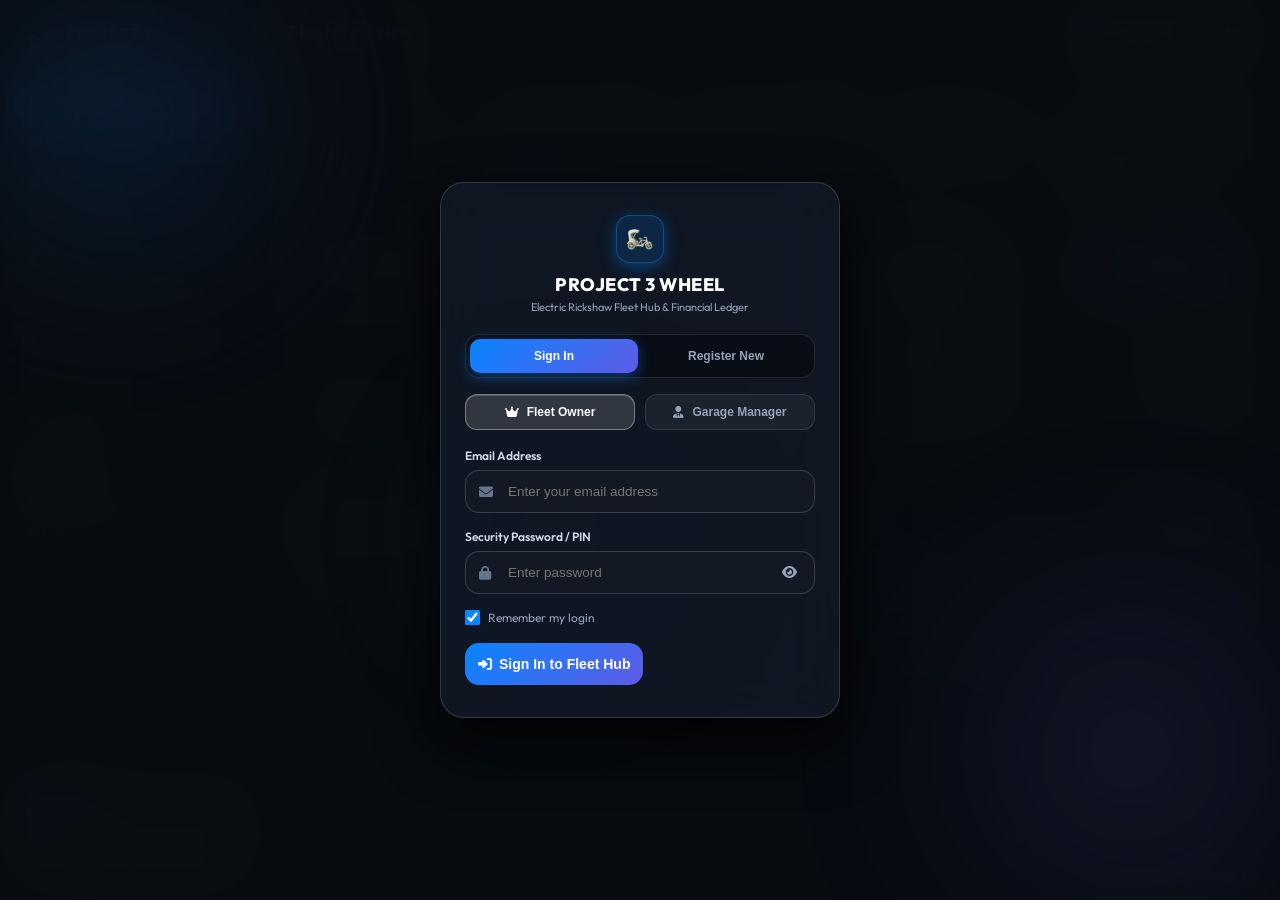
==== commit 37fdee7e: "Fix developer credit to bottom-right fixed floating badge" ====
--- a/index.html
+++ b/index.html
@@ -717,11 +717,6 @@
           </div>
         </section>
 
-        <!-- Developer Credit Footer -->
-        <footer class="developer-credit">
-          <span>Developed by </span><a href="https://www.framempire.com" target="_blank" rel="noopener noreferrer">FramEmpire</a>
-        </footer>
-
       </div>
     </main>
   </div>
@@ -1443,6 +1438,11 @@
         </button>
       </div>
     </div>
+  </div>
+
+  <!-- Fixed Developer Credit (Stacked at bottom-right) -->
+  <div class="developer-credit">
+    <span>Developed by </span><a href="https://www.framempire.com" target="_blank" rel="noopener noreferrer">FramEmpire</a>
   </div>
 
   <!-- Toast Notification Container -->
--- a/styles.css
+++ b/styles.css
@@ -2299,16 +2299,27 @@
   }
 }
 
-/* ==================== DEVELOPER CREDIT FOOTER ==================== */
+/* ==================== DEVELOPER CREDIT FIXED FOOTER ==================== */
 .developer-credit {
-  display: flex;
-  justify-content: flex-end;
-  align-items: center;
-  gap: 4px;
-  padding: 16px 24px 32px;
+  position: fixed;
+  bottom: 12px;
+  right: 20px;
+  z-index: 850;
+  display: inline-flex;
+  align-items: center;
+  gap: 5px;
+  padding: 5px 12px;
+  background: rgba(13, 17, 28, 0.7);
+  backdrop-filter: blur(14px);
+  -webkit-backdrop-filter: blur(14px);
+  border: 1px solid rgba(255, 255, 255, 0.08);
+  border-radius: 20px;
+  box-shadow: 0 4px 16px rgba(0, 0, 0, 0.35);
   font-size: 11px;
   color: #94A3B8;
   letter-spacing: 0.3px;
+  pointer-events: auto;
+  user-select: none;
 }
 
 .developer-credit a {
@@ -2324,3 +2335,13 @@
   text-shadow: 0 0 8px rgba(255, 255, 255, 0.4);
 }
 
+@media (max-width: 768px) {
+  .developer-credit {
+    bottom: 74px; /* Stacked right above mobile bottom dock */
+    right: 12px;
+    font-size: 10px;
+    padding: 4px 10px;
+  }
+}
+
+
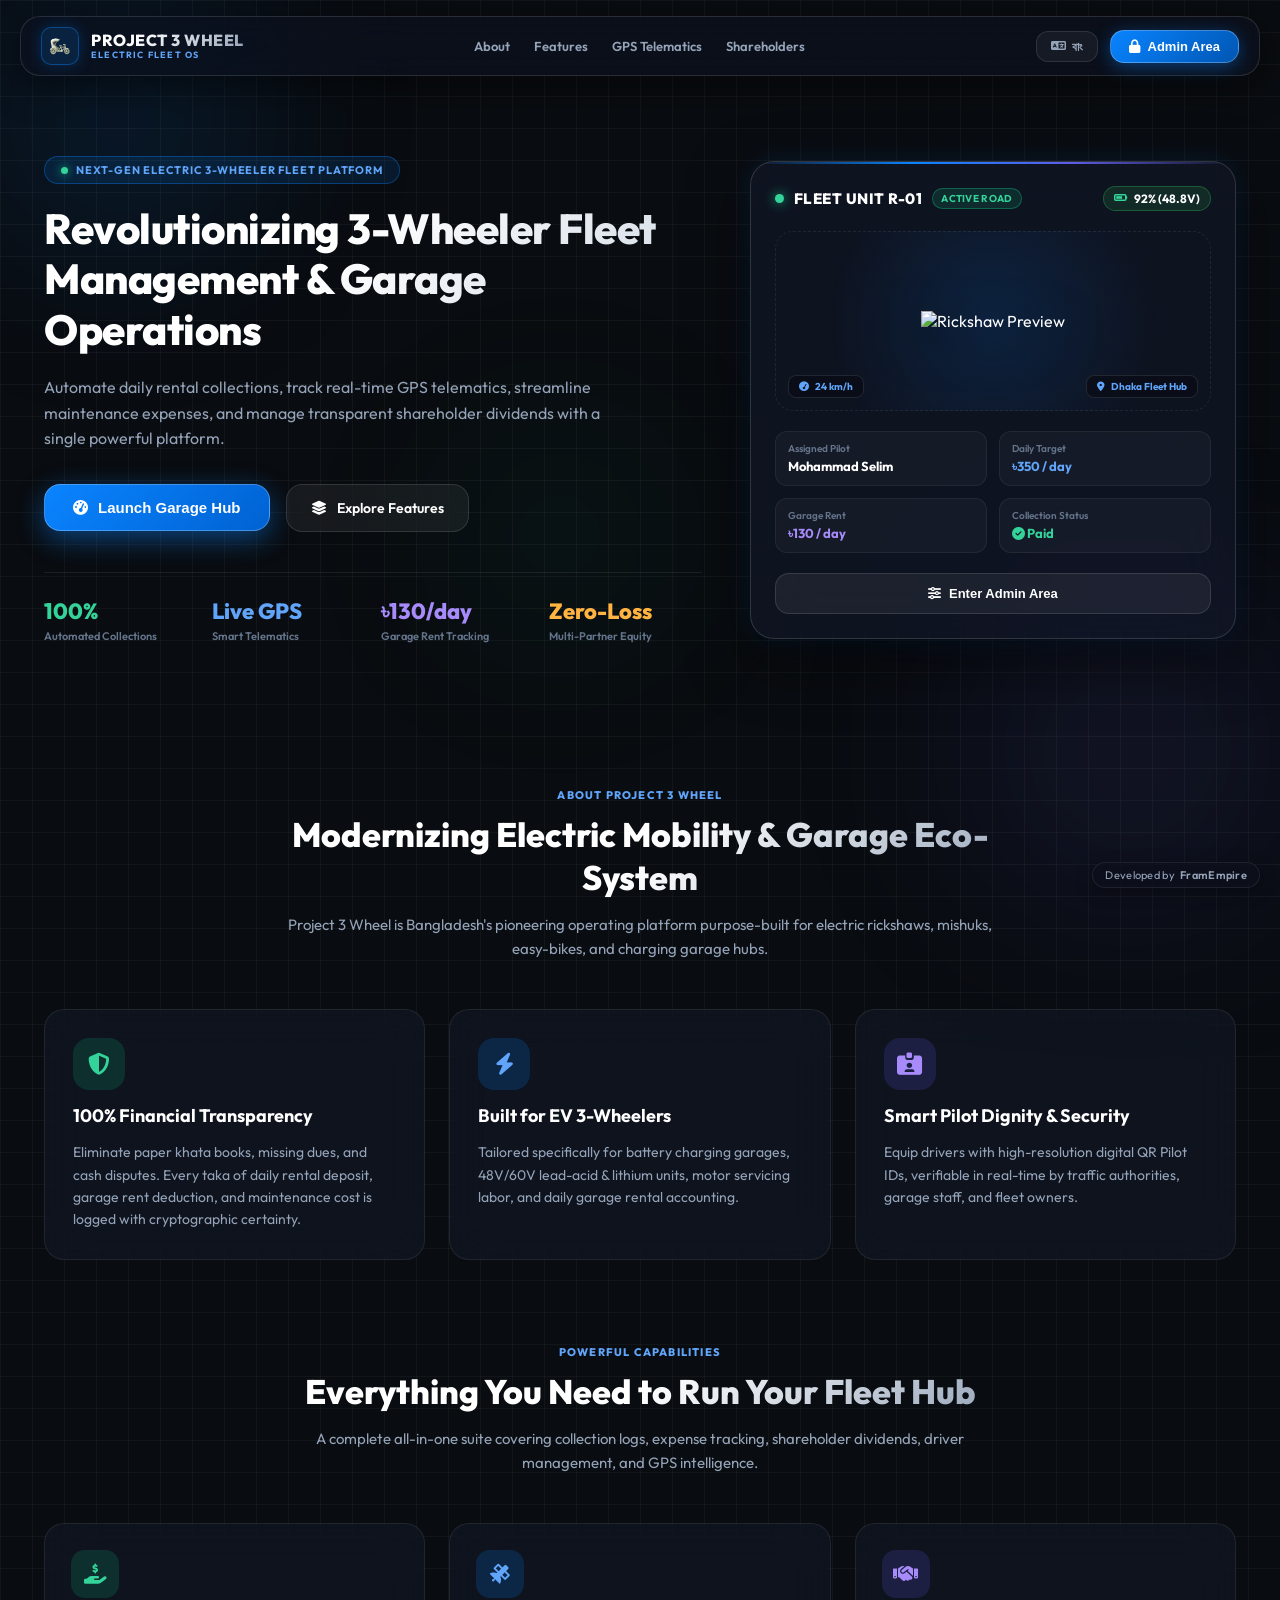
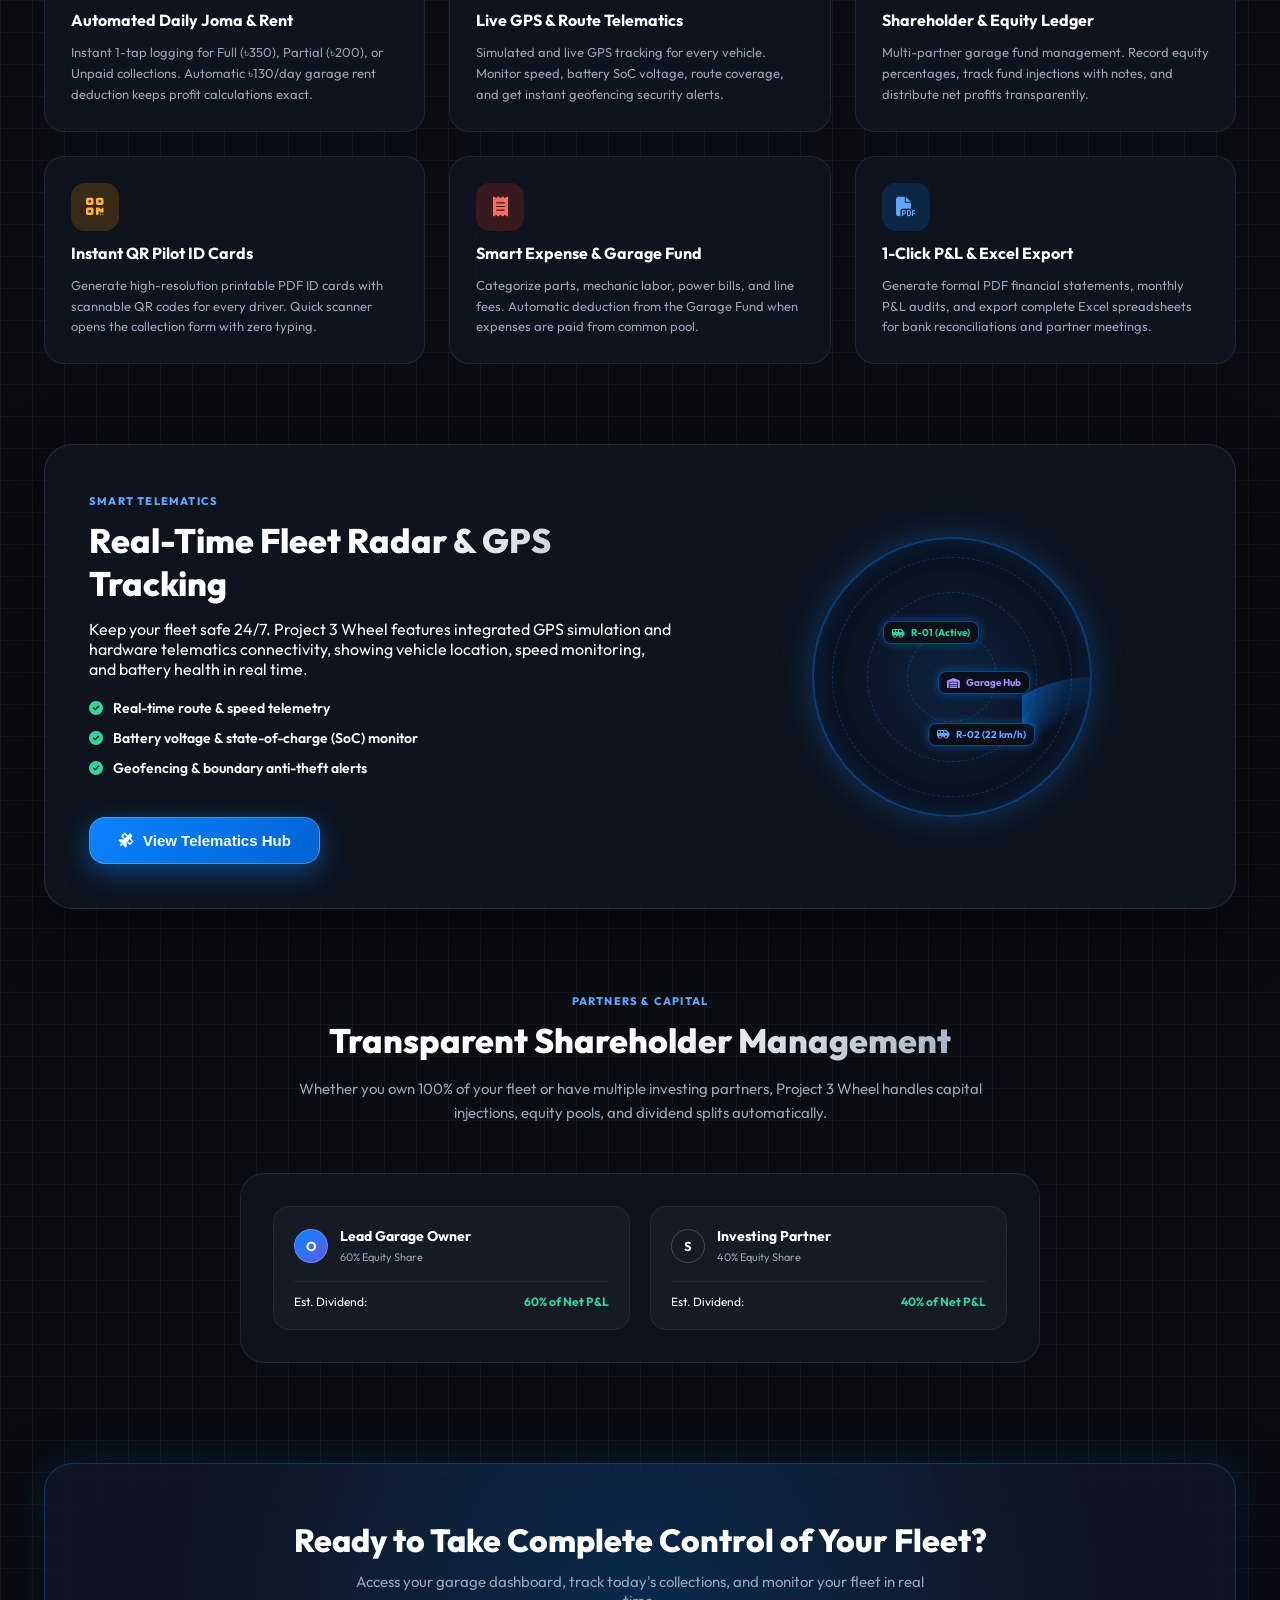
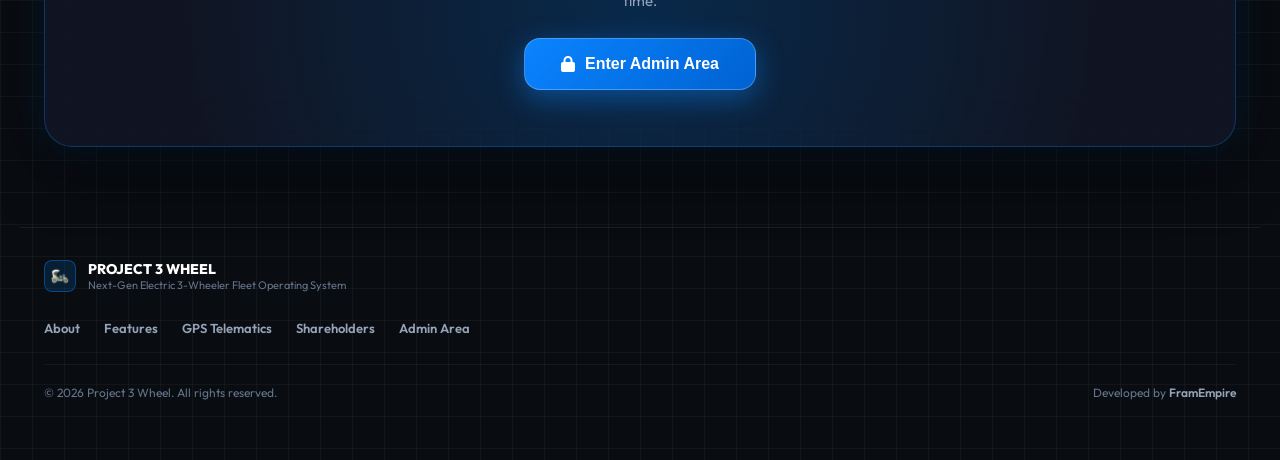
==== commit d3d4d4c2: "Add interactive public landing page with top Admin Area entry, feature highlights, and bilingual sup" ====
--- a/index.html
+++ b/index.html
@@ -23,13 +23,14 @@
 </head>
 <body class="lang-en">
   <!-- ==================== FULL-SCREEN AUTH & LOGIN/REGISTER OVERLAY ==================== -->
-  <div class="auth-overlay" id="authOverlay" style="display: flex;">
+  <div class="auth-overlay" id="authOverlay" style="display: none;">
     <!-- Ambient Background Mesh Lights for Login -->
     <div class="mesh-orb mesh-blue"></div>
     <div class="mesh-orb mesh-purple"></div>
     <div class="mesh-orb mesh-emerald"></div>
 
     <div class="login-card">
+      <button type="button" class="login-close-btn" onclick="closeAuthModal()" title="Back to Website">&times;</button>
       <div class="login-brand">
         <div class="login-brand-icon" style="background: rgba(10, 132, 255, 0.15); border: 1px solid rgba(10, 132, 255, 0.4); padding: 5px; overflow: hidden;">
           <img src="assets/app_logo_dark.png" alt="Project 3 Wheel" style="width: 100%; height: 100%; object-fit: contain;">
@@ -101,6 +102,12 @@
         <button type="submit" class="btn-glass btn-primary btn-block" style="margin-top: 18px; padding: 13px; font-size: 14px; font-weight: 700; border-radius: 14px;" id="btnAuthSubmit">
           <i class="fa-solid fa-right-to-bracket"></i> <span data-i18n="btn_sign_in">Sign In to Fleet Hub</span>
         </button>
+
+        <div class="login-back-wrapper" style="text-align: center; margin-top: 14px;">
+          <a href="javascript:void(0)" onclick="closeAuthModal()" class="login-back-link">
+            <i class="fa-solid fa-arrow-left"></i> <span data-i18n="btn_back_website">Back to Public Site</span>
+          </a>
+        </div>
       </form>
     </div>
   </div>
@@ -110,10 +117,392 @@
   <div class="mesh-orb mesh-purple"></div>
   <div class="mesh-orb mesh-emerald"></div>
 
+  <!-- ==================== 1. INTERACTIVE PUBLIC LANDING PAGE ==================== -->
+  <div class="landing-page-container" id="landingPageContainer">
+    <!-- Floating Liquid Glass Landing Header -->
+    <header class="landing-header">
+      <div class="landing-nav-container">
+        <div class="landing-brand" onclick="window.scrollTo({top: 0, behavior: 'smooth'})">
+          <div class="landing-brand-logo">
+            <img src="assets/app_logo_dark.png" alt="Project 3 Wheel Logo">
+          </div>
+          <div class="landing-brand-title">
+            <h3>PROJECT 3 WHEEL</h3>
+            <span>ELECTRIC FLEET OS</span>
+          </div>
+        </div>
+
+        <nav class="landing-nav-links">
+          <a href="#about" class="landing-nav-link" data-i18n="landing_nav_about">About</a>
+          <a href="#features" class="landing-nav-link" data-i18n="landing_nav_features">Features</a>
+          <a href="#telematics" class="landing-nav-link" data-i18n="landing_nav_telematics">GPS Telematics</a>
+          <a href="#shareholders-info" class="landing-nav-link" data-i18n="landing_nav_shareholders">Shareholders</a>
+        </nav>
+
+        <div class="landing-nav-actions">
+          <!-- Language Switcher Pill -->
+          <div class="landing-lang-toggle" onclick="toggleLanguage()" title="Switch Language">
+            <i class="fa-solid fa-language"></i>
+            <span id="landingLangLabel">বাং</span>
+          </div>
+
+          <!-- Admin Area Button -->
+          <button class="btn-landing-admin" onclick="openAdminArea()">
+            <i class="fa-solid fa-lock"></i>
+            <span data-i18n="landing_btn_admin">Admin Area</span>
+          </button>
+        </div>
+      </div>
+    </header>
+
+    <!-- Hero Section -->
+    <section class="landing-hero" id="hero">
+      <div class="landing-hero-content">
+        <div class="hero-badge">
+          <span class="pulse-dot"></span>
+          <span data-i18n="hero_pill_tag">NEXT-GEN ELECTRIC 3-WHEELER FLEET PLATFORM</span>
+        </div>
+
+        <h1 class="hero-title" data-i18n="hero_main_title">
+          Revolutionizing 3-Wheeler Fleet Management & Garage Operations
+        </h1>
+
+        <p class="hero-subtitle" data-i18n="hero_main_subtitle">
+          Automate daily rental collections, track real-time GPS telematics, streamline maintenance expenses, and manage transparent shareholder dividends with a single powerful platform.
+        </p>
+
+        <div class="hero-cta-group">
+          <button class="btn-hero-primary" onclick="openAdminArea()">
+            <i class="fa-solid fa-gauge-high"></i>
+            <span data-i18n="hero_btn_launch">Launch Garage Hub</span>
+          </button>
+          <a href="#features" class="btn-hero-secondary">
+            <i class="fa-solid fa-layer-group"></i>
+            <span data-i18n="hero_btn_explore">Explore Features</span>
+          </a>
+        </div>
+
+        <!-- Live Simulated Metrics Bar -->
+        <div class="hero-stats-grid">
+          <div class="hero-stat-card">
+            <div class="hero-stat-val text-emerald">100%</div>
+            <div class="hero-stat-lbl" data-i18n="hero_stat_1">Automated Collections</div>
+          </div>
+          <div class="hero-stat-card">
+            <div class="hero-stat-val text-blue">Live GPS</div>
+            <div class="hero-stat-lbl" data-i18n="hero_stat_2">Smart Telematics</div>
+          </div>
+          <div class="hero-stat-card">
+            <div class="hero-stat-val text-purple">৳130/day</div>
+            <div class="hero-stat-lbl" data-i18n="hero_stat_3">Garage Rent Tracking</div>
+          </div>
+          <div class="hero-stat-card">
+            <div class="hero-stat-val text-amber">Zero-Loss</div>
+            <div class="hero-stat-lbl" data-i18n="hero_stat_4">Multi-Partner Equity</div>
+          </div>
+        </div>
+      </div>
+
+      <!-- Hero Interactive Preview Visual Card -->
+      <div class="landing-hero-visual">
+        <div class="hero-liquid-card">
+          <div class="hero-card-header">
+            <div class="hero-card-title">
+              <span class="unit-pulse"></span>
+              <h4>FLEET UNIT R-01</h4>
+              <span class="badge-pill badge-emerald">ACTIVE ROAD</span>
+            </div>
+            <div class="hero-card-battery">
+              <i class="fa-solid fa-battery-three-quarters text-emerald"></i>
+              <span>92% (48.8V)</span>
+            </div>
+          </div>
+
+          <div class="hero-vehicle-centerpiece">
+            <img src="assets/rickshaw_white.png" alt="Rickshaw Preview" class="hero-rickshaw-img">
+            <div class="hero-telemetry-overlay">
+              <div class="telemetry-badge"><i class="fa-solid fa-gauge-simple-high"></i> 24 km/h</div>
+              <div class="telemetry-badge"><i class="fa-solid fa-location-dot"></i> Dhaka Fleet Hub</div>
+            </div>
+          </div>
+
+          <div class="hero-card-data-grid">
+            <div class="hero-data-item">
+              <span class="lbl" data-i18n="lbl_assigned_driver">Assigned Pilot</span>
+              <strong class="val">Mohammad Selim</strong>
+            </div>
+            <div class="hero-data-item">
+              <span class="lbl" data-i18n="lbl_daily_joma_target">Daily Target</span>
+              <strong class="val text-blue">৳350 / day</strong>
+            </div>
+            <div class="hero-data-item">
+              <span class="lbl" data-i18n="lbl_rent_share">Garage Rent</span>
+              <strong class="val text-purple">৳130 / day</strong>
+            </div>
+            <div class="hero-data-item">
+              <span class="lbl" data-i18n="lbl_collection_status">Collection Status</span>
+              <strong class="val text-emerald"><i class="fa-solid fa-circle-check"></i> Paid</strong>
+            </div>
+          </div>
+
+          <div class="hero-card-interactive-footer">
+            <button class="hero-interactive-btn" onclick="openAdminArea()">
+              <i class="fa-solid fa-sliders"></i> <span data-i18n="hero_interactive_action">Open Full Fleet Hub</span>
+            </button>
+          </div>
+        </div>
+      </div>
+    </section>
+
+    <!-- About Project 3 Wheels Section -->
+    <section class="landing-section" id="about">
+      <div class="landing-section-header">
+        <span class="section-tag" data-i18n="about_tag">ABOUT PROJECT 3 WHEEL</span>
+        <h2 class="section-title" data-i18n="about_title">Modernizing Electric Mobility & Garage Eco-System</h2>
+        <p class="section-subtitle" data-i18n="about_subtitle">
+          Project 3 Wheel is Bangladesh's pioneering operating platform purpose-built for electric rickshaws, mishuks, easy-bikes, and charging garage hubs.
+        </p>
+      </div>
+
+      <div class="about-grid">
+        <div class="about-card">
+          <div class="about-icon icon-emerald">
+            <i class="fa-solid fa-shield-halved"></i>
+          </div>
+          <h3 data-i18n="about_card1_title">100% Financial Transparency</h3>
+          <p data-i18n="about_card1_desc">
+            Eliminate paper khata books, missing dues, and cash disputes. Every taka of daily rental deposit, garage rent deduction, and maintenance cost is logged with cryptographic certainty.
+          </p>
+        </div>
+
+        <div class="about-card">
+          <div class="about-icon icon-blue">
+            <i class="fa-solid fa-bolt"></i>
+          </div>
+          <h3 data-i18n="about_card2_title">Built for EV 3-Wheelers</h3>
+          <p data-i18n="about_card2_desc">
+            Tailored specifically for battery charging garages, 48V/60V lead-acid & lithium units, motor servicing labor, and daily garage rental accounting.
+          </p>
+        </div>
+
+        <div class="about-card">
+          <div class="about-icon icon-purple">
+            <i class="fa-solid fa-id-card-clip"></i>
+          </div>
+          <h3 data-i18n="about_card3_title">Smart Pilot Dignity & Security</h3>
+          <p data-i18n="about_card3_desc">
+            Equip drivers with high-resolution digital QR Pilot IDs, verifiable in real-time by traffic authorities, garage staff, and fleet owners.
+          </p>
+        </div>
+      </div>
+    </section>
+
+    <!-- Core Features Showcase Section -->
+    <section class="landing-section" id="features">
+      <div class="landing-section-header">
+        <span class="section-tag" data-i18n="features_tag">POWERFUL CAPABILITIES</span>
+        <h2 class="section-title" data-i18n="features_title">Everything You Need to Run Your Fleet Hub</h2>
+        <p class="section-subtitle" data-i18n="features_subtitle">
+          A complete all-in-one suite covering collection logs, expense tracking, shareholder dividends, driver management, and GPS intelligence.
+        </p>
+      </div>
+
+      <div class="features-grid">
+        <div class="feature-card">
+          <div class="feature-card-icon icon-emerald">
+            <i class="fa-solid fa-hand-holding-dollar"></i>
+          </div>
+          <h4 data-i18n="feat_1_title">Automated Daily Joma & Rent</h4>
+          <p data-i18n="feat_1_desc">
+            Instant 1-tap logging for Full (৳350), Partial (৳200), or Unpaid collections. Automatic ৳130/day garage rent deduction keeps profit calculations exact.
+          </p>
+        </div>
+
+        <div class="feature-card">
+          <div class="feature-card-icon icon-blue">
+            <i class="fa-solid fa-satellite"></i>
+          </div>
+          <h4 data-i18n="feat_2_title">Live GPS & Route Telematics</h4>
+          <p data-i18n="feat_2_desc">
+            Simulated and live GPS tracking for every vehicle. Monitor speed, battery SoC voltage, route coverage, and get instant geofencing security alerts.
+          </p>
+        </div>
+
+        <div class="feature-card">
+          <div class="feature-card-icon icon-purple">
+            <i class="fa-solid fa-handshake"></i>
+          </div>
+          <h4 data-i18n="feat_3_title">Shareholder & Equity Ledger</h4>
+          <p data-i18n="feat_3_desc">
+            Multi-partner garage fund management. Record equity percentages, track fund injections with notes, and distribute net profits transparently.
+          </p>
+        </div>
+
+        <div class="feature-card">
+          <div class="feature-card-icon icon-amber">
+            <i class="fa-solid fa-qrcode"></i>
+          </div>
+          <h4 data-i18n="feat_4_title">Instant QR Pilot ID Cards</h4>
+          <p data-i18n="feat_4_desc">
+            Generate high-resolution printable PDF ID cards with scannable QR codes for every driver. Quick scanner opens the collection form with zero typing.
+          </p>
+        </div>
+
+        <div class="feature-card">
+          <div class="feature-card-icon icon-crimson">
+            <i class="fa-solid fa-receipt"></i>
+          </div>
+          <h4 data-i18n="feat_5_title">Smart Expense & Garage Fund</h4>
+          <p data-i18n="feat_5_desc">
+            Categorize parts, mechanic labor, power bills, and line fees. Automatic deduction from the Garage Fund when expenses are paid from common pool.
+          </p>
+        </div>
+
+        <div class="feature-card">
+          <div class="feature-card-icon icon-blue">
+            <i class="fa-solid fa-file-pdf"></i>
+          </div>
+          <h4 data-i18n="feat_6_title">1-Click P&L & Excel Export</h4>
+          <p data-i18n="feat_6_desc">
+            Generate formal PDF financial statements, monthly P&L audits, and export complete Excel spreadsheets for bank reconciliations and partner meetings.
+          </p>
+        </div>
+      </div>
+    </section>
+
+    <!-- GPS Telematics Highlight Section -->
+    <section class="landing-section telematics-section" id="telematics">
+      <div class="telematics-container">
+        <div class="telematics-info">
+          <span class="section-tag" data-i18n="gps_sec_tag">SMART TELEMATICS</span>
+          <h2 class="section-title" data-i18n="gps_sec_title">Real-Time Fleet Radar & GPS Tracking</h2>
+          <p data-i18n="gps_sec_desc">
+            Keep your fleet safe 24/7. Project 3 Wheel features integrated GPS simulation and hardware telematics connectivity, showing vehicle location, speed monitoring, and battery health in real time.
+          </p>
+          <ul class="telematics-points">
+            <li><i class="fa-solid fa-check-circle text-emerald"></i> <span data-i18n="gps_point_1">Real-time route & speed telemetry</span></li>
+            <li><i class="fa-solid fa-check-circle text-emerald"></i> <span data-i18n="gps_point_2">Battery voltage & state-of-charge (SoC) monitor</span></li>
+            <li><i class="fa-solid fa-check-circle text-emerald"></i> <span data-i18n="gps_point_3">Geofencing & boundary anti-theft alerts</span></li>
+          </ul>
+          <button class="btn-hero-primary" onclick="openAdminArea()" style="margin-top: 20px;">
+            <i class="fa-solid fa-satellite"></i> <span data-i18n="gps_btn_track">View Telematics Hub</span>
+          </button>
+        </div>
+
+        <div class="telematics-visual">
+          <div class="gps-radar-preview">
+            <div class="radar-circle circle-1"></div>
+            <div class="radar-circle circle-2"></div>
+            <div class="radar-circle circle-3"></div>
+            <div class="radar-sweep"></div>
+            <div class="radar-node node-1" title="R-01 Active">
+              <i class="fa-solid fa-van-shuttle"></i>
+              <span>R-01 (Active)</span>
+            </div>
+            <div class="radar-node node-2" title="R-02 Active">
+              <i class="fa-solid fa-van-shuttle"></i>
+              <span>R-02 (22 km/h)</span>
+            </div>
+            <div class="radar-node node-3" title="R-03 Hub">
+              <i class="fa-solid fa-warehouse"></i>
+              <span>Garage Hub</span>
+            </div>
+          </div>
+        </div>
+      </div>
+    </section>
+
+    <!-- Shareholder Equity Section -->
+    <section class="landing-section" id="shareholders-info">
+      <div class="landing-section-header">
+        <span class="section-tag" data-i18n="sh_sec_tag">PARTNERS & CAPITAL</span>
+        <h2 class="section-title" data-i18n="sh_sec_title">Transparent Shareholder Management</h2>
+        <p class="section-subtitle" data-i18n="sh_sec_subtitle">
+          Whether you own 100% of your fleet or have multiple investing partners, Project 3 Wheel handles capital injections, equity pools, and dividend splits automatically.
+        </p>
+      </div>
+
+      <div class="shareholder-preview-card">
+        <div class="sh-preview-grid">
+          <div class="sh-item">
+            <div class="sh-item-header">
+              <div class="avatar">O</div>
+              <div>
+                <h5>Lead Garage Owner</h5>
+                <span>60% Equity Share</span>
+              </div>
+            </div>
+            <div class="sh-item-stat">
+              <span data-i18n="lbl_dividend_share">Est. Dividend:</span>
+              <strong class="text-emerald">60% of Net P&L</strong>
+            </div>
+          </div>
+          <div class="sh-item">
+            <div class="sh-item-header">
+              <div class="avatar" style="background: var(--grad-purple);">S</div>
+              <div>
+                <h5>Investing Partner</h5>
+                <span>40% Equity Share</span>
+              </div>
+            </div>
+            <div class="sh-item-stat">
+              <span data-i18n="lbl_dividend_share">Est. Dividend:</span>
+              <strong class="text-emerald">40% of Net P&L</strong>
+            </div>
+          </div>
+        </div>
+      </div>
+    </section>
+
+    <!-- CTA Banner -->
+    <section class="landing-cta-banner">
+      <div class="cta-banner-content">
+        <h2 data-i18n="cta_banner_title">Ready to Take Complete Control of Your Fleet?</h2>
+        <p data-i18n="cta_banner_subtitle">Access your garage dashboard, track today's collections, and monitor your fleet in real time.</p>
+        <button class="btn-hero-primary btn-large" onclick="openAdminArea()">
+          <i class="fa-solid fa-lock"></i>
+          <span data-i18n="cta_banner_btn">Enter Admin Area</span>
+        </button>
+      </div>
+    </section>
+
+    <!-- Clean Minimalist Footer (Strictly without contact details) -->
+    <footer class="landing-footer">
+      <div class="landing-footer-container">
+        <div class="landing-footer-brand">
+          <div class="brand-logo-small">
+            <img src="assets/app_logo_dark.png" alt="Logo">
+          </div>
+          <div>
+            <h4>PROJECT 3 WHEEL</h4>
+            <p data-i18n="footer_tagline">Next-Gen Electric 3-Wheeler Fleet Operating System</p>
+          </div>
+        </div>
+
+        <div class="landing-footer-links">
+          <a href="#about" data-i18n="landing_nav_about">About</a>
+          <a href="#features" data-i18n="landing_nav_features">Features</a>
+          <a href="#telematics" data-i18n="landing_nav_telematics">GPS Telematics</a>
+          <a href="#shareholders-info" data-i18n="landing_nav_shareholders">Shareholders</a>
+          <a href="javascript:void(0)" onclick="openAdminArea()" data-i18n="landing_btn_admin">Admin Area</a>
+        </div>
+
+        <div class="landing-footer-bottom">
+          <p>&copy; 2026 Project 3 Wheel. All rights reserved.</p>
+          <div class="landing-footer-dev">
+            <span>Developed by </span>
+            <a href="https://www.framempire.com" target="_blank" rel="noopener noreferrer">FramEmpire</a>
+          </div>
+        </div>
+      </div>
+    </footer>
+  </div>
+
   <!-- Mobile Drawer Overlay Backdrop -->
   <div class="sidebar-overlay" id="sidebarOverlay" onclick="toggleMobileSidebar()"></div>
 
-  <div class="app-layout">
+  <!-- ==================== 2. GARAGE MANAGEMENT ADMIN HUB ==================== -->
+  <div class="app-layout" id="appLayout" style="display: none;">
     <!-- Translucent Glass Sidebar (Sticky & Collapsible) -->
     <aside class="glass-sidebar" id="sidebar">
       <div class="brand-header">
@@ -178,6 +567,14 @@
         <button class="nav-item" onclick="openModal('addRickshawModal')">
           <i class="fa-solid fa-van-shuttle text-blue"></i>
           <span data-i18n="btn_manage_rickshaws">Manage Rickshaws</span>
+        </button>
+
+        <div class="sidebar-section-divider">
+          <span data-i18n="nav_mode_header">SITE NAVIGATION</span>
+        </div>
+        <button class="nav-item nav-item-website" onclick="navigateToLanding()">
+          <i class="fa-solid fa-globe text-blue"></i>
+          <span data-i18n="nav_website">Public Website</span>
         </button>
       </nav>
 
@@ -779,6 +1176,10 @@
       <div class="more-nav-card" onclick="openModalAndCloseMore('qrModal')">
         <div class="more-card-icon icon-amber"><i class="fa-solid fa-qrcode"></i></div>
         <span data-i18n="btn_scan_qr">Scan QR</span>
+      </div>
+      <div class="more-nav-card" onclick="navigateToLanding(); closeMobileMoreSheet();">
+        <div class="more-card-icon icon-blue"><i class="fa-solid fa-globe"></i></div>
+        <span data-i18n="nav_website">Website</span>
       </div>
     </div>
 
--- a/styles.css
+++ b/styles.css
@@ -2344,4 +2344,998 @@
   }
 }
 
-
+/* =========================================================
+   PUBLIC INTERACTIVE LANDING PAGE (APPLE LIQUID GLASS)
+   ========================================================= */
+
+.landing-page-container {
+  width: 100%;
+  min-height: 100vh;
+  position: relative;
+  z-index: 10;
+  overflow-x: hidden;
+  color: var(--text-primary);
+  font-family: var(--font-main);
+  background: transparent;
+  padding-bottom: 60px;
+}
+
+/* --- Floating Liquid Glass Header --- */
+.landing-header {
+  position: sticky;
+  top: 16px;
+  left: 0;
+  right: 0;
+  z-index: 995;
+  width: calc(100% - 32px);
+  max-width: 1240px;
+  margin: 16px auto 0;
+  padding: 0;
+}
+
+.landing-nav-container {
+  display: flex;
+  align-items: center;
+  justify-content: space-between;
+  padding: 10px 20px;
+  background: rgba(13, 17, 28, 0.75);
+  backdrop-filter: blur(28px) saturate(190%);
+  -webkit-backdrop-filter: blur(28px) saturate(190%);
+  border: 1px solid rgba(255, 255, 255, 0.12);
+  border-radius: 20px;
+  box-shadow: 0 12px 36px rgba(0, 0, 0, 0.45);
+}
+
+.landing-brand {
+  display: flex;
+  align-items: center;
+  gap: 12px;
+  cursor: pointer;
+  user-select: none;
+}
+
+.landing-brand-logo {
+  width: 38px;
+  height: 38px;
+  border-radius: 10px;
+  background: rgba(10, 132, 255, 0.15);
+  border: 1px solid rgba(10, 132, 255, 0.4);
+  padding: 4px;
+  display: flex;
+  align-items: center;
+  justify-content: center;
+  box-shadow: 0 0 15px rgba(10, 132, 255, 0.25);
+}
+
+.landing-brand-logo img {
+  width: 100%;
+  height: 100%;
+  object-fit: contain;
+}
+
+.landing-brand-title h3 {
+  font-family: var(--font-title);
+  font-size: 16px;
+  font-weight: 800;
+  letter-spacing: 0.5px;
+  background: linear-gradient(135deg, #FFFFFF 30%, #94A3B8 100%);
+  -webkit-background-clip: text;
+  -webkit-text-fill-color: transparent;
+  margin: 0;
+  line-height: 1.1;
+}
+
+.landing-brand-title span {
+  font-size: 9px;
+  letter-spacing: 1.2px;
+  font-weight: 700;
+  color: var(--blue-light);
+  display: block;
+}
+
+.landing-nav-links {
+  display: flex;
+  align-items: center;
+  gap: 24px;
+}
+
+.landing-nav-link {
+  color: var(--text-secondary);
+  font-size: 13px;
+  font-weight: 600;
+  text-decoration: none;
+  transition: all 0.2s ease;
+  position: relative;
+  padding: 4px 0;
+}
+
+.landing-nav-link:hover {
+  color: #FFFFFF;
+}
+
+.landing-nav-link:hover::after {
+  content: '';
+  position: absolute;
+  bottom: 0;
+  left: 0;
+  width: 100%;
+  height: 2px;
+  background: var(--blue-light);
+  border-radius: 2px;
+  box-shadow: 0 0 8px var(--blue);
+}
+
+.landing-nav-actions {
+  display: flex;
+  align-items: center;
+  gap: 12px;
+}
+
+.landing-lang-toggle {
+  display: flex;
+  align-items: center;
+  gap: 6px;
+  padding: 7px 14px;
+  border-radius: 12px;
+  background: rgba(255, 255, 255, 0.05);
+  border: 1px solid rgba(255, 255, 255, 0.1);
+  color: var(--text-secondary);
+  font-size: 12px;
+  font-weight: 700;
+  cursor: pointer;
+  transition: all 0.2s ease;
+}
+
+.landing-lang-toggle:hover {
+  background: rgba(255, 255, 255, 0.1);
+  color: #FFFFFF;
+  border-color: rgba(255, 255, 255, 0.2);
+}
+
+.btn-landing-admin {
+  display: flex;
+  align-items: center;
+  gap: 8px;
+  padding: 8px 18px;
+  border-radius: 14px;
+  background: linear-gradient(135deg, #0A84FF 0%, #0056B3 100%);
+  color: white;
+  font-size: 13px;
+  font-weight: 700;
+  border: 1px solid rgba(255, 255, 255, 0.25);
+  cursor: pointer;
+  box-shadow: 0 4px 18px rgba(10, 132, 255, 0.4);
+  transition: all 0.25s cubic-bezier(0.16, 1, 0.3, 1);
+}
+
+.btn-landing-admin:hover {
+  transform: translateY(-2px);
+  box-shadow: 0 6px 24px rgba(10, 132, 255, 0.6);
+  background: linear-gradient(135deg, #2E93FF 0%, #0A84FF 100%);
+}
+
+.btn-landing-admin:active {
+  transform: translateY(0);
+}
+
+/* --- Hero Section --- */
+.landing-hero {
+  max-width: 1240px;
+  margin: 40px auto 0;
+  padding: 40px 24px 60px;
+  display: grid;
+  grid-template-columns: 1.15fr 0.85fr;
+  gap: 48px;
+  align-items: center;
+}
+
+.hero-badge {
+  display: inline-flex;
+  align-items: center;
+  gap: 8px;
+  padding: 6px 16px;
+  border-radius: 20px;
+  background: rgba(10, 132, 255, 0.12);
+  border: 1px solid rgba(10, 132, 255, 0.35);
+  font-size: 11px;
+  font-weight: 700;
+  letter-spacing: 0.8px;
+  color: var(--blue-light);
+  margin-bottom: 20px;
+}
+
+.pulse-dot {
+  width: 7px;
+  height: 7px;
+  border-radius: 50%;
+  background: var(--emerald-light);
+  box-shadow: 0 0 10px var(--emerald);
+  animation: pulseBeacon 1.8s infinite;
+}
+
+.hero-title {
+  font-family: var(--font-title);
+  font-size: 42px;
+  font-weight: 800;
+  line-height: 1.2;
+  letter-spacing: -0.5px;
+  background: linear-gradient(135deg, #FFFFFF 40%, #CBD5E1 100%);
+  -webkit-background-clip: text;
+  -webkit-text-fill-color: transparent;
+  margin-bottom: 20px;
+}
+
+.hero-subtitle {
+  font-size: 16px;
+  line-height: 1.6;
+  color: var(--text-secondary);
+  margin-bottom: 32px;
+  max-width: 600px;
+}
+
+.hero-cta-group {
+  display: flex;
+  align-items: center;
+  gap: 16px;
+  margin-bottom: 40px;
+  flex-wrap: wrap;
+}
+
+.btn-hero-primary {
+  display: inline-flex;
+  align-items: center;
+  gap: 10px;
+  padding: 14px 28px;
+  border-radius: 16px;
+  background: linear-gradient(135deg, #0A84FF 0%, #0062D2 100%);
+  color: #FFFFFF;
+  font-size: 15px;
+  font-weight: 700;
+  text-decoration: none;
+  border: 1px solid rgba(255, 255, 255, 0.25);
+  box-shadow: 0 8px 28px rgba(10, 132, 255, 0.45);
+  cursor: pointer;
+  transition: all 0.25s cubic-bezier(0.16, 1, 0.3, 1);
+}
+
+.btn-hero-primary:hover {
+  transform: translateY(-3px);
+  box-shadow: 0 12px 36px rgba(10, 132, 255, 0.65);
+  background: linear-gradient(135deg, #2E93FF 0%, #0A84FF 100%);
+}
+
+.btn-hero-primary.btn-large {
+  padding: 16px 36px;
+  font-size: 16px;
+}
+
+.btn-hero-secondary {
+  display: inline-flex;
+  align-items: center;
+  gap: 10px;
+  padding: 14px 24px;
+  border-radius: 16px;
+  background: rgba(255, 255, 255, 0.06);
+  color: var(--text-primary);
+  font-size: 14px;
+  font-weight: 600;
+  text-decoration: none;
+  border: 1px solid rgba(255, 255, 255, 0.12);
+  backdrop-filter: blur(16px);
+  transition: all 0.2s ease;
+}
+
+.btn-hero-secondary:hover {
+  background: rgba(255, 255, 255, 0.12);
+  border-color: rgba(255, 255, 255, 0.25);
+  color: #FFFFFF;
+  transform: translateY(-2px);
+}
+
+.hero-stats-grid {
+  display: grid;
+  grid-template-columns: repeat(4, 1fr);
+  gap: 16px;
+  padding-top: 24px;
+  border-top: 1px solid rgba(255, 255, 255, 0.08);
+}
+
+.hero-stat-card {
+  display: flex;
+  flex-direction: column;
+  gap: 4px;
+}
+
+.hero-stat-val {
+  font-family: var(--font-title);
+  font-size: 22px;
+  font-weight: 800;
+}
+
+.hero-stat-lbl {
+  font-size: 11px;
+  color: var(--text-tertiary);
+  font-weight: 600;
+  line-height: 1.3;
+}
+
+/* --- Hero Visual Showcase Card --- */
+.landing-hero-visual {
+  position: relative;
+}
+
+.hero-liquid-card {
+  background: rgba(18, 23, 38, 0.72);
+  backdrop-filter: blur(32px) saturate(200%);
+  -webkit-backdrop-filter: blur(32px) saturate(200%);
+  border: 1px solid rgba(255, 255, 255, 0.14);
+  border-radius: 24px;
+  padding: 24px;
+  box-shadow: 0 20px 60px rgba(0, 0, 0, 0.55), 0 0 30px rgba(10, 132, 255, 0.15);
+  position: relative;
+  overflow: hidden;
+}
+
+.hero-liquid-card::before {
+  content: '';
+  position: absolute;
+  top: 0;
+  left: 0;
+  right: 0;
+  height: 2px;
+  background: linear-gradient(90deg, transparent, var(--blue), var(--purple), transparent);
+}
+
+.hero-card-header {
+  display: flex;
+  align-items: center;
+  justify-content: space-between;
+  margin-bottom: 20px;
+}
+
+.hero-card-title {
+  display: flex;
+  align-items: center;
+  gap: 10px;
+}
+
+.unit-pulse {
+  width: 9px;
+  height: 9px;
+  border-radius: 50%;
+  background: var(--emerald-light);
+  box-shadow: 0 0 12px var(--emerald);
+  animation: pulseBeacon 1.5s infinite;
+}
+
+.hero-card-title h4 {
+  font-size: 15px;
+  font-weight: 800;
+  letter-spacing: 0.5px;
+}
+
+.hero-card-battery {
+  display: flex;
+  align-items: center;
+  gap: 6px;
+  font-size: 12px;
+  font-weight: 700;
+  background: rgba(48, 209, 88, 0.12);
+  border: 1px solid rgba(48, 209, 88, 0.3);
+  padding: 4px 10px;
+  border-radius: 20px;
+}
+
+.hero-vehicle-centerpiece {
+  position: relative;
+  height: 180px;
+  background: radial-gradient(circle at center, rgba(10, 132, 255, 0.15) 0%, transparent 70%);
+  border-radius: 18px;
+  display: flex;
+  align-items: center;
+  justify-content: center;
+  margin-bottom: 20px;
+  border: 1px dashed rgba(255, 255, 255, 0.08);
+  overflow: hidden;
+}
+
+.hero-rickshaw-img {
+  max-height: 140px;
+  filter: drop-shadow(0 12px 24px rgba(0, 0, 0, 0.6));
+  animation: floatVehicle 4s ease-in-out infinite;
+}
+
+@keyframes floatVehicle {
+  0%, 100% { transform: translateY(0); }
+  50% { transform: translateY(-6px); }
+}
+
+.hero-telemetry-overlay {
+  position: absolute;
+  bottom: 12px;
+  left: 12px;
+  right: 12px;
+  display: flex;
+  justify-content: space-between;
+  gap: 8px;
+}
+
+.telemetry-badge {
+  background: rgba(10, 14, 24, 0.85);
+  backdrop-filter: blur(12px);
+  border: 1px solid rgba(255, 255, 255, 0.1);
+  padding: 4px 10px;
+  border-radius: 8px;
+  font-size: 10px;
+  font-weight: 700;
+  color: var(--blue-light);
+  display: flex;
+  align-items: center;
+  gap: 6px;
+}
+
+.hero-card-data-grid {
+  display: grid;
+  grid-template-columns: 1fr 1fr;
+  gap: 12px;
+  margin-bottom: 20px;
+}
+
+.hero-data-item {
+  background: rgba(255, 255, 255, 0.03);
+  border: 1px solid rgba(255, 255, 255, 0.06);
+  padding: 10px 12px;
+  border-radius: 12px;
+  display: flex;
+  flex-direction: column;
+  gap: 3px;
+}
+
+.hero-data-item .lbl {
+  font-size: 10px;
+  color: var(--text-tertiary);
+  font-weight: 600;
+}
+
+.hero-data-item .val {
+  font-size: 13px;
+  font-weight: 700;
+}
+
+.hero-card-interactive-footer {
+  text-align: center;
+}
+
+.hero-interactive-btn {
+  width: 100%;
+  padding: 12px;
+  border-radius: 14px;
+  background: rgba(255, 255, 255, 0.06);
+  border: 1px solid rgba(255, 255, 255, 0.12);
+  color: var(--text-primary);
+  font-size: 13px;
+  font-weight: 700;
+  cursor: pointer;
+  display: flex;
+  align-items: center;
+  justify-content: center;
+  gap: 8px;
+  transition: all 0.2s ease;
+}
+
+.hero-interactive-btn:hover {
+  background: rgba(10, 132, 255, 0.2);
+  border-color: rgba(10, 132, 255, 0.5);
+  color: #FFFFFF;
+}
+
+/* --- Section Global Structure --- */
+.landing-section {
+  max-width: 1240px;
+  margin: 80px auto 0;
+  padding: 0 24px;
+}
+
+.landing-section-header {
+  text-align: center;
+  max-width: 740px;
+  margin: 0 auto 48px;
+}
+
+.section-tag {
+  display: inline-block;
+  font-size: 11px;
+  font-weight: 800;
+  letter-spacing: 1.2px;
+  color: var(--blue-light);
+  margin-bottom: 12px;
+  text-transform: uppercase;
+}
+
+.section-title {
+  font-family: var(--font-title);
+  font-size: 34px;
+  font-weight: 800;
+  line-height: 1.25;
+  background: linear-gradient(135deg, #FFFFFF 50%, #94A3B8 100%);
+  -webkit-background-clip: text;
+  -webkit-text-fill-color: transparent;
+  margin-bottom: 14px;
+}
+
+.section-subtitle {
+  font-size: 15px;
+  color: var(--text-secondary);
+  line-height: 1.6;
+}
+
+/* --- About Grid --- */
+.about-grid {
+  display: grid;
+  grid-template-columns: repeat(3, 1fr);
+  gap: 24px;
+}
+
+.about-card {
+  background: rgba(18, 23, 38, 0.65);
+  backdrop-filter: blur(24px);
+  border: 1px solid rgba(255, 255, 255, 0.08);
+  border-radius: 20px;
+  padding: 28px;
+  transition: all 0.3s cubic-bezier(0.16, 1, 0.3, 1);
+  display: flex;
+  flex-direction: column;
+  gap: 14px;
+}
+
+.about-card:hover {
+  transform: translateY(-6px);
+  border-color: rgba(10, 132, 255, 0.35);
+  box-shadow: 0 16px 40px rgba(0, 0, 0, 0.4), 0 0 20px rgba(10, 132, 255, 0.15);
+}
+
+.about-icon {
+  width: 52px;
+  height: 52px;
+  border-radius: 16px;
+  display: flex;
+  align-items: center;
+  justify-content: center;
+  font-size: 22px;
+}
+
+.about-card h3 {
+  font-size: 18px;
+  font-weight: 700;
+  color: #FFFFFF;
+}
+
+.about-card p {
+  font-size: 14px;
+  line-height: 1.6;
+  color: var(--text-secondary);
+}
+
+/* --- Features Grid --- */
+.features-grid {
+  display: grid;
+  grid-template-columns: repeat(3, 1fr);
+  gap: 24px;
+}
+
+.feature-card {
+  background: rgba(18, 23, 38, 0.65);
+  backdrop-filter: blur(24px);
+  border: 1px solid rgba(255, 255, 255, 0.08);
+  border-radius: 20px;
+  padding: 26px;
+  transition: all 0.3s cubic-bezier(0.16, 1, 0.3, 1);
+  display: flex;
+  flex-direction: column;
+  gap: 12px;
+}
+
+.feature-card:hover {
+  transform: translateY(-6px);
+  border-color: rgba(10, 132, 255, 0.35);
+  box-shadow: 0 16px 40px rgba(0, 0, 0, 0.4), 0 0 20px rgba(10, 132, 255, 0.15);
+}
+
+.feature-card-icon {
+  width: 48px;
+  height: 48px;
+  border-radius: 14px;
+  display: flex;
+  align-items: center;
+  justify-content: center;
+  font-size: 20px;
+}
+
+.feature-card h4 {
+  font-size: 16px;
+  font-weight: 700;
+  color: #FFFFFF;
+}
+
+.feature-card p {
+  font-size: 13px;
+  line-height: 1.6;
+  color: var(--text-secondary);
+}
+
+/* --- GPS Telematics Showcase Section --- */
+.telematics-container {
+  display: grid;
+  grid-template-columns: 1.1fr 0.9fr;
+  gap: 40px;
+  align-items: center;
+  background: rgba(18, 23, 38, 0.7);
+  backdrop-filter: blur(32px);
+  border: 1px solid rgba(255, 255, 255, 0.1);
+  border-radius: 28px;
+  padding: 44px;
+  box-shadow: 0 20px 60px rgba(0, 0, 0, 0.5);
+}
+
+.telematics-points {
+  list-style: none;
+  padding: 0;
+  margin: 20px 0;
+  display: flex;
+  flex-direction: column;
+  gap: 12px;
+}
+
+.telematics-points li {
+  display: flex;
+  align-items: center;
+  gap: 10px;
+  font-size: 14px;
+  font-weight: 600;
+  color: var(--text-primary);
+}
+
+.gps-radar-preview {
+  width: 280px;
+  height: 280px;
+  margin: 0 auto;
+  border-radius: 50%;
+  background: radial-gradient(circle, rgba(10, 132, 255, 0.15) 0%, rgba(10, 14, 24, 0.95) 75%);
+  border: 2px solid rgba(10, 132, 255, 0.4);
+  position: relative;
+  overflow: hidden;
+  box-shadow: 0 0 35px rgba(10, 132, 255, 0.3), inset 0 0 30px rgba(10, 132, 255, 0.2);
+}
+
+.radar-circle {
+  position: absolute;
+  top: 50%;
+  left: 50%;
+  transform: translate(-50%, -50%);
+  border-radius: 50%;
+  border: 1px dashed rgba(10, 132, 255, 0.3);
+}
+
+.circle-1 { width: 90px; height: 90px; }
+.circle-2 { width: 170px; height: 170px; }
+.circle-3 { width: 240px; height: 240px; }
+
+.radar-sweep {
+  position: absolute;
+  top: 50%;
+  left: 50%;
+  width: 140px;
+  height: 140px;
+  transform-origin: 0 0;
+  background: conic-gradient(from 0deg, rgba(10, 132, 255, 0.5) 0deg, transparent 60deg);
+  animation: radarSweep 4s linear infinite;
+  border-radius: 100% 0 0 0;
+}
+
+@keyframes radarSweep {
+  from { transform: rotate(0deg); }
+  to { transform: rotate(360deg); }
+}
+
+.radar-node {
+  position: absolute;
+  display: flex;
+  align-items: center;
+  gap: 6px;
+  background: rgba(10, 14, 24, 0.85);
+  border: 1px solid rgba(10, 132, 255, 0.5);
+  padding: 4px 8px;
+  border-radius: 8px;
+  font-size: 10px;
+  font-weight: 700;
+  color: #FFFFFF;
+  box-shadow: 0 0 10px rgba(10, 132, 255, 0.4);
+  z-index: 5;
+}
+
+.node-1 { top: 30%; left: 25%; color: var(--emerald-light); }
+.node-2 { bottom: 25%; right: 20%; color: var(--blue-light); }
+.node-3 { top: 48%; left: 45%; color: var(--purple-light); }
+
+/* --- Shareholder Preview --- */
+.shareholder-preview-card {
+  max-width: 800px;
+  margin: 0 auto;
+  background: rgba(18, 23, 38, 0.65);
+  backdrop-filter: blur(24px);
+  border: 1px solid rgba(255, 255, 255, 0.08);
+  border-radius: 24px;
+  padding: 32px;
+}
+
+.sh-preview-grid {
+  display: grid;
+  grid-template-columns: 1fr 1fr;
+  gap: 20px;
+}
+
+.sh-item {
+  background: rgba(255, 255, 255, 0.03);
+  border: 1px solid rgba(255, 255, 255, 0.06);
+  border-radius: 16px;
+  padding: 20px;
+  display: flex;
+  flex-direction: column;
+  gap: 16px;
+}
+
+.sh-item-header {
+  display: flex;
+  align-items: center;
+  gap: 12px;
+}
+
+.sh-item-header h5 {
+  font-size: 14px;
+  font-weight: 700;
+  color: #FFFFFF;
+}
+
+.sh-item-header span {
+  font-size: 11px;
+  color: var(--text-secondary);
+}
+
+.sh-item-stat {
+  display: flex;
+  align-items: center;
+  justify-content: space-between;
+  padding-top: 12px;
+  border-top: 1px solid rgba(255, 255, 255, 0.06);
+  font-size: 12px;
+}
+
+/* --- CTA Banner --- */
+.landing-cta-banner {
+  max-width: 1240px;
+  margin: 100px auto 0;
+  padding: 0 24px;
+}
+
+.cta-banner-content {
+  background: radial-gradient(circle at center, rgba(10, 132, 255, 0.25) 0%, rgba(18, 23, 38, 0.85) 75%);
+  backdrop-filter: blur(32px);
+  border: 1px solid rgba(10, 132, 255, 0.3);
+  border-radius: 28px;
+  padding: 56px 32px;
+  text-align: center;
+  box-shadow: 0 20px 60px rgba(0, 0, 0, 0.6), 0 0 40px rgba(10, 132, 255, 0.2);
+}
+
+.cta-banner-content h2 {
+  font-family: var(--font-title);
+  font-size: 32px;
+  font-weight: 800;
+  color: #FFFFFF;
+  margin-bottom: 12px;
+}
+
+.cta-banner-content p {
+  font-size: 15px;
+  color: var(--text-secondary);
+  max-width: 600px;
+  margin: 0 auto 28px;
+}
+
+/* --- Clean Landing Footer --- */
+.landing-footer {
+  max-width: 1240px;
+  margin: 80px auto 0;
+  padding: 32px 24px 0;
+  border-top: 1px solid rgba(255, 255, 255, 0.08);
+}
+
+.landing-footer-container {
+  display: flex;
+  flex-direction: column;
+  gap: 28px;
+}
+
+.landing-footer-brand {
+  display: flex;
+  align-items: center;
+  gap: 12px;
+}
+
+.brand-logo-small {
+  width: 32px;
+  height: 32px;
+  border-radius: 8px;
+  background: rgba(10, 132, 255, 0.15);
+  border: 1px solid rgba(10, 132, 255, 0.4);
+  padding: 3px;
+  display: flex;
+  align-items: center;
+  justify-content: center;
+}
+
+.brand-logo-small img {
+  width: 100%;
+  height: 100%;
+  object-fit: contain;
+}
+
+.landing-footer-brand h4 {
+  font-size: 14px;
+  font-weight: 800;
+  color: #FFFFFF;
+}
+
+.landing-footer-brand p {
+  font-size: 11px;
+  color: var(--text-tertiary);
+}
+
+.landing-footer-links {
+  display: flex;
+  align-items: center;
+  gap: 24px;
+  flex-wrap: wrap;
+}
+
+.landing-footer-links a {
+  color: var(--text-secondary);
+  font-size: 13px;
+  font-weight: 600;
+  text-decoration: none;
+  transition: color 0.2s ease;
+}
+
+.landing-footer-links a:hover {
+  color: #FFFFFF;
+}
+
+.landing-footer-bottom {
+  display: flex;
+  align-items: center;
+  justify-content: space-between;
+  padding-top: 20px;
+  border-top: 1px solid rgba(255, 255, 255, 0.05);
+  font-size: 12px;
+  color: var(--text-tertiary);
+  flex-wrap: wrap;
+  gap: 12px;
+}
+
+.landing-footer-dev a {
+  color: #94A3B8;
+  text-decoration: none;
+  font-weight: 600;
+  transition: color 0.2s ease;
+}
+
+.landing-footer-dev a:hover {
+  color: #FFFFFF;
+  text-decoration: underline;
+}
+
+/* --- Auth Modal Close Button & Back Link --- */
+.login-close-btn {
+  position: absolute;
+  top: 16px;
+  right: 18px;
+  background: rgba(255, 255, 255, 0.08);
+  border: 1px solid rgba(255, 255, 255, 0.12);
+  color: var(--text-secondary);
+  width: 32px;
+  height: 32px;
+  border-radius: 50%;
+  display: flex;
+  align-items: center;
+  justify-content: center;
+  font-size: 18px;
+  cursor: pointer;
+  transition: all 0.2s ease;
+}
+
+.login-close-btn:hover {
+  background: rgba(255, 69, 58, 0.2);
+  color: #FFFFFF;
+  border-color: rgba(255, 69, 58, 0.4);
+}
+
+.login-back-link {
+  color: var(--text-secondary);
+  font-size: 12px;
+  text-decoration: none;
+  transition: color 0.2s ease;
+  display: inline-flex;
+  align-items: center;
+  gap: 6px;
+}
+
+.login-back-link:hover {
+  color: #FFFFFF;
+  text-decoration: underline;
+}
+
+/* --- Responsive Media Queries for Landing Page --- */
+@media (max-width: 960px) {
+  .landing-hero {
+    grid-template-columns: 1fr;
+    gap: 36px;
+    padding-top: 20px;
+  }
+
+  .hero-title {
+    font-size: 32px;
+  }
+
+  .about-grid, .features-grid {
+    grid-template-columns: 1fr 1fr;
+  }
+
+  .telematics-container {
+    grid-template-columns: 1fr;
+    padding: 30px;
+  }
+
+  .hero-stats-grid {
+    grid-template-columns: 1fr 1fr;
+    gap: 20px;
+  }
+}
+
+@media (max-width: 640px) {
+  .landing-header {
+    top: 10px;
+    width: calc(100% - 20px);
+  }
+
+  .landing-nav-links {
+    display: none;
+  }
+
+  .hero-title {
+    font-size: 26px;
+  }
+
+  .hero-subtitle {
+    font-size: 14px;
+  }
+
+  .about-grid, .features-grid {
+    grid-template-columns: 1fr;
+  }
+
+  .sh-preview-grid {
+    grid-template-columns: 1fr;
+  }
+
+  .hero-stats-grid {
+    grid-template-columns: 1fr 1fr;
+  }
+
+  .landing-footer-bottom {
+    flex-direction: column;
+    align-items: flex-start;
+  }
+}
+
+
+
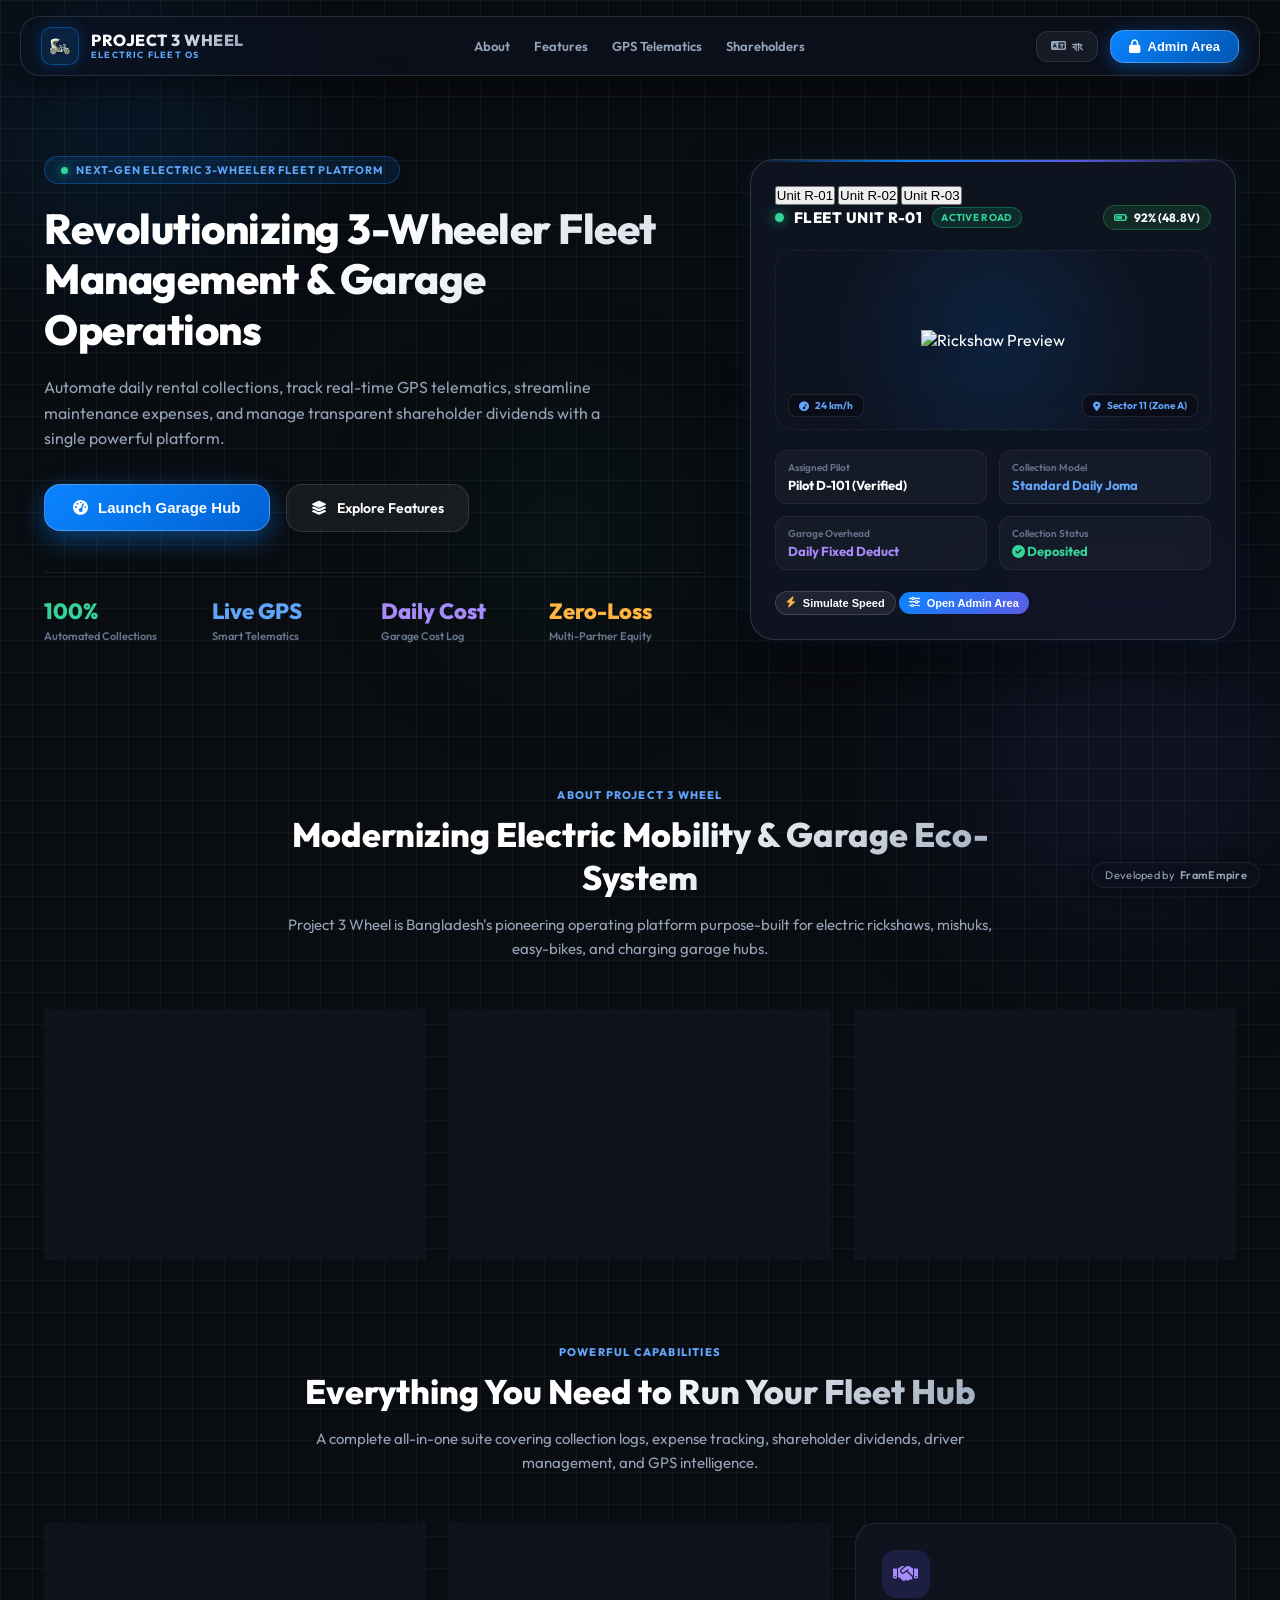
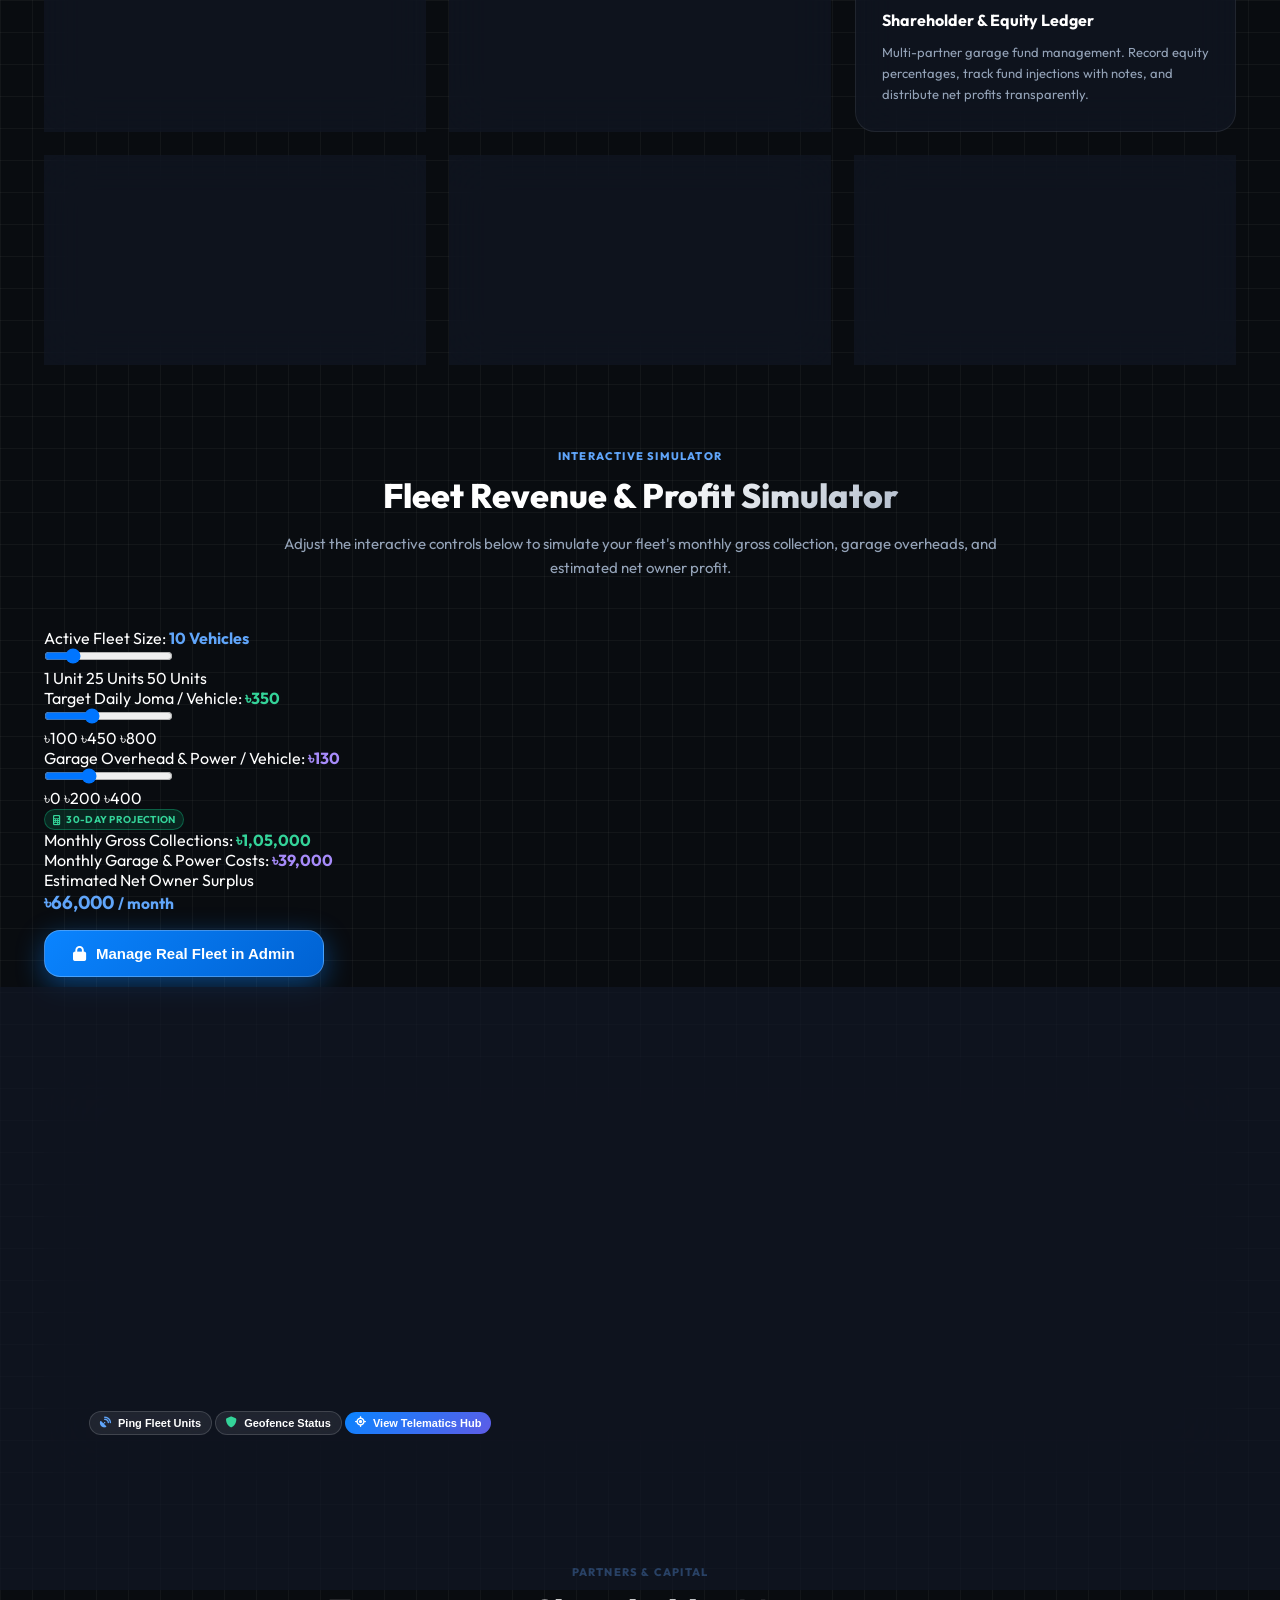
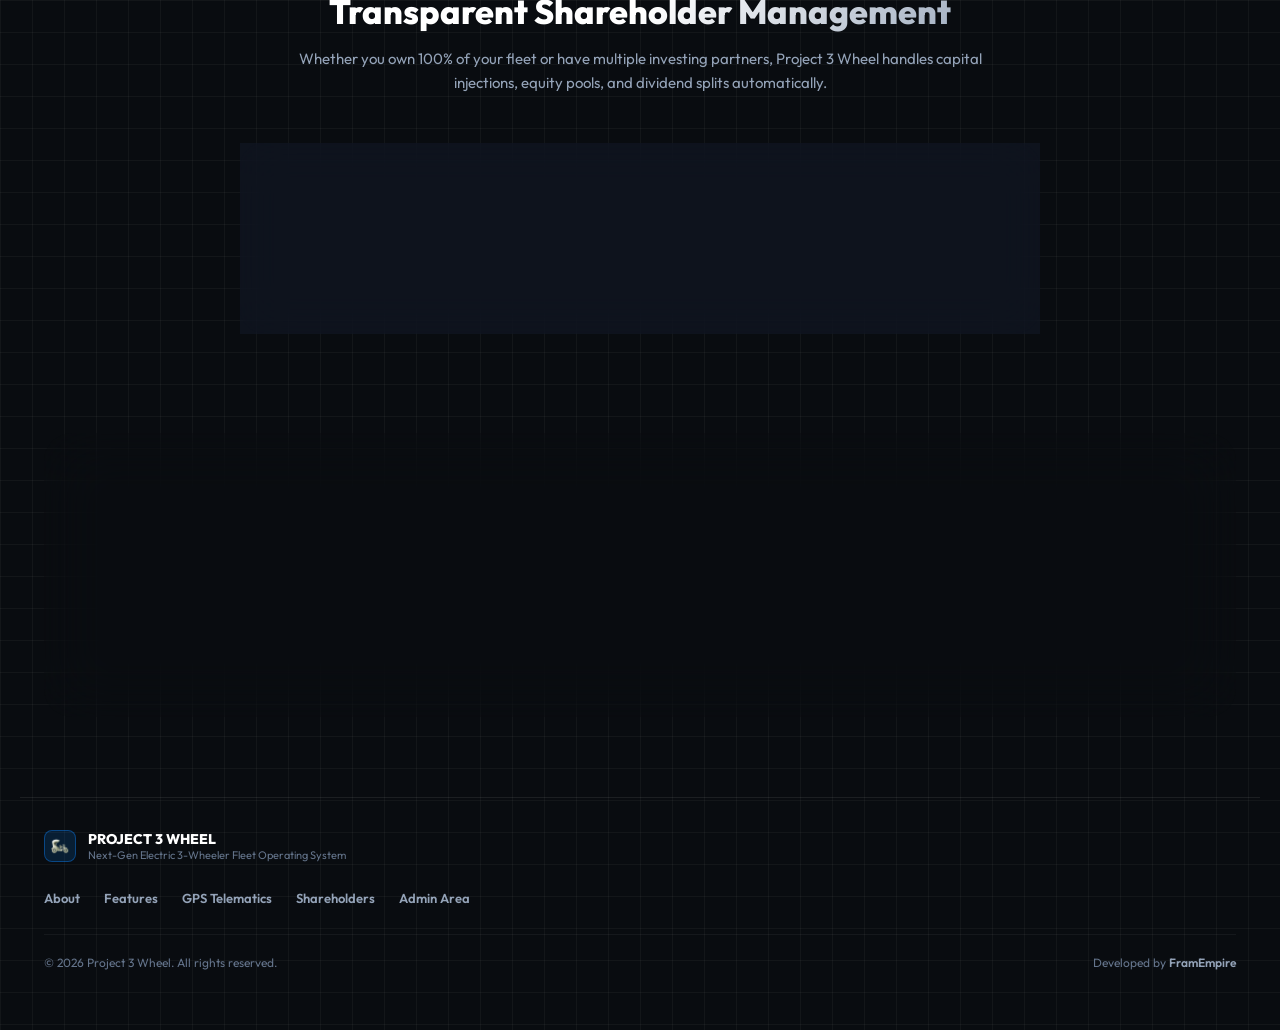
==== commit 5ecfe02f: "Polish landing page: clean internal rates and add interactive fleet simulator & ROI calculator" ====
--- a/index.html
+++ b/index.html
@@ -182,7 +182,7 @@
           </a>
         </div>
 
-        <!-- Live Simulated Metrics Bar -->
+        <!-- Live Key Pillars Bar -->
         <div class="hero-stats-grid">
           <div class="hero-stat-card">
             <div class="hero-stat-val text-emerald">100%</div>
@@ -193,8 +193,8 @@
             <div class="hero-stat-lbl" data-i18n="hero_stat_2">Smart Telematics</div>
           </div>
           <div class="hero-stat-card">
-            <div class="hero-stat-val text-purple">৳130/day</div>
-            <div class="hero-stat-lbl" data-i18n="hero_stat_3">Garage Rent Tracking</div>
+            <div class="hero-stat-val text-purple">Daily Cost</div>
+            <div class="hero-stat-lbl" data-i18n="hero_stat_3">Garage Rent Auto-Log</div>
           </div>
           <div class="hero-stat-card">
             <div class="hero-stat-val text-amber">Zero-Loss</div>
@@ -203,51 +203,62 @@
         </div>
       </div>
 
-      <!-- Hero Interactive Preview Visual Card -->
+      <!-- Hero Interactive Preview Visual Card with Live Fleet Switcher -->
       <div class="landing-hero-visual">
         <div class="hero-liquid-card">
+          <!-- Interactive Unit Selector Chips -->
+          <div class="hero-unit-chips">
+            <button type="button" class="unit-chip active" id="chipR01" onclick="selectLandingFleetUnit('R01')">Unit R-01</button>
+            <button type="button" class="unit-chip" id="chipR02" onclick="selectLandingFleetUnit('R02')">Unit R-02</button>
+            <button type="button" class="unit-chip" id="chipR03" onclick="selectLandingFleetUnit('R03')">Unit R-03</button>
+          </div>
+
           <div class="hero-card-header">
             <div class="hero-card-title">
-              <span class="unit-pulse"></span>
-              <h4>FLEET UNIT R-01</h4>
-              <span class="badge-pill badge-emerald">ACTIVE ROAD</span>
+              <span class="unit-pulse" id="landingUnitPulse"></span>
+              <h4 id="landingUnitTitle">FLEET UNIT R-01</h4>
+              <span class="badge-pill badge-emerald" id="landingUnitStatus">ACTIVE ROAD</span>
             </div>
             <div class="hero-card-battery">
-              <i class="fa-solid fa-battery-three-quarters text-emerald"></i>
-              <span>92% (48.8V)</span>
+              <i class="fa-solid fa-battery-three-quarters text-emerald" id="landingUnitBatIcon"></i>
+              <span id="landingUnitBatVal">92% (48.8V)</span>
             </div>
           </div>
 
           <div class="hero-vehicle-centerpiece">
-            <img src="assets/rickshaw_white.png" alt="Rickshaw Preview" class="hero-rickshaw-img">
+            <img src="assets/rickshaw_white.png" alt="Rickshaw Preview" class="hero-rickshaw-img" id="landingRickshawImg">
             <div class="hero-telemetry-overlay">
-              <div class="telemetry-badge"><i class="fa-solid fa-gauge-simple-high"></i> 24 km/h</div>
-              <div class="telemetry-badge"><i class="fa-solid fa-location-dot"></i> Dhaka Fleet Hub</div>
+              <div class="telemetry-badge" id="landingSpeedBadge"><i class="fa-solid fa-gauge-simple-high"></i> <span id="landingSpeedVal">24 km/h</span></div>
+              <div class="telemetry-badge" id="landingLocBadge"><i class="fa-solid fa-location-dot"></i> <span id="landingLocVal">Sector 11 (Zone A)</span></div>
             </div>
           </div>
 
           <div class="hero-card-data-grid">
             <div class="hero-data-item">
               <span class="lbl" data-i18n="lbl_assigned_driver">Assigned Pilot</span>
-              <strong class="val">Mohammad Selim</strong>
+              <strong class="val" id="landingPilotVal">Pilot D-101 (Verified)</strong>
             </div>
             <div class="hero-data-item">
-              <span class="lbl" data-i18n="lbl_daily_joma_target">Daily Target</span>
-              <strong class="val text-blue">৳350 / day</strong>
+              <span class="lbl" data-i18n="lbl_daily_joma_target">Collection Model</span>
+              <strong class="val text-blue" id="landingRateVal">Standard Daily Joma</strong>
             </div>
             <div class="hero-data-item">
-              <span class="lbl" data-i18n="lbl_rent_share">Garage Rent</span>
-              <strong class="val text-purple">৳130 / day</strong>
+              <span class="lbl" data-i18n="lbl_rent_share">Garage Overhead</span>
+              <strong class="val text-purple" id="landingRentVal">Daily Fixed Deduct</strong>
             </div>
             <div class="hero-data-item">
               <span class="lbl" data-i18n="lbl_collection_status">Collection Status</span>
-              <strong class="val text-emerald"><i class="fa-solid fa-circle-check"></i> Paid</strong>
-            </div>
-          </div>
-
-          <div class="hero-card-interactive-footer">
-            <button class="hero-interactive-btn" onclick="openAdminArea()">
-              <i class="fa-solid fa-sliders"></i> <span data-i18n="hero_interactive_action">Open Full Fleet Hub</span>
+              <strong class="val text-emerald" id="landingStatusVal"><i class="fa-solid fa-circle-check"></i> Deposited</strong>
+            </div>
+          </div>
+
+          <!-- Interactive Simulator Controls -->
+          <div class="hero-interactive-controls">
+            <button type="button" class="btn-glass btn-sm" onclick="accelerateLandingUnit()" id="btnSimSpeed">
+              <i class="fa-solid fa-bolt text-amber"></i> <span data-i18n="btn_sim_accelerate">Simulate Speed</span>
+            </button>
+            <button type="button" class="btn-glass btn-sm btn-primary" onclick="openAdminArea()">
+              <i class="fa-solid fa-sliders"></i> <span data-i18n="hero_interactive_action">Open Admin Area</span>
             </button>
           </div>
         </div>
@@ -314,7 +325,7 @@
           </div>
           <h4 data-i18n="feat_1_title">Automated Daily Joma & Rent</h4>
           <p data-i18n="feat_1_desc">
-            Instant 1-tap logging for Full (৳350), Partial (৳200), or Unpaid collections. Automatic ৳130/day garage rent deduction keeps profit calculations exact.
+            Instant 1-tap logging for Full, Partial, or Unpaid deposits. Automatic daily garage rent and overhead cost deductions keep net profit calculations 100% exact.
           </p>
         </div>
 
@@ -370,7 +381,87 @@
       </div>
     </section>
 
-    <!-- GPS Telematics Highlight Section -->
+    <!-- Interactive Live Fleet Revenue & Profit Calculator -->
+    <section class="landing-section calculator-section" id="calculator">
+      <div class="landing-section-header">
+        <span class="section-tag" data-i18n="calc_sec_tag">INTERACTIVE SIMULATOR</span>
+        <h2 class="section-title" data-i18n="calc_sec_title">Fleet Revenue & Profit Simulator</h2>
+        <p class="section-subtitle" data-i18n="calc_sec_subtitle">
+          Adjust the interactive controls below to simulate your fleet's monthly gross collection, garage overheads, and estimated net owner profit.
+        </p>
+      </div>
+
+      <div class="interactive-calc-card">
+        <div class="calc-inputs-col">
+          <div class="calc-input-group">
+            <div class="calc-label-row">
+              <span data-i18n="calc_lbl_fleet_size">Active Fleet Size:</span>
+              <strong id="calcFleetSizeDisplay" class="text-blue">10 Vehicles</strong>
+            </div>
+            <input type="range" min="1" max="50" value="10" class="calc-slider" id="calcFleetSize" oninput="updateLandingRoiCalculator()">
+            <div class="calc-slider-scale">
+              <span>1 Unit</span>
+              <span>25 Units</span>
+              <span>50 Units</span>
+            </div>
+          </div>
+
+          <div class="calc-input-group">
+            <div class="calc-label-row">
+              <span data-i18n="calc_lbl_daily_rate">Target Daily Joma / Vehicle:</span>
+              <strong id="calcRateDisplay" class="text-emerald">৳350</strong>
+            </div>
+            <input type="range" min="100" max="800" step="10" value="350" class="calc-slider" id="calcRate" oninput="updateLandingRoiCalculator()">
+            <div class="calc-slider-scale">
+              <span>৳100</span>
+              <span>৳450</span>
+              <span>৳800</span>
+            </div>
+          </div>
+
+          <div class="calc-input-group">
+            <div class="calc-label-row">
+              <span data-i18n="calc_lbl_overhead">Garage Overhead & Power / Vehicle:</span>
+              <strong id="calcOverheadDisplay" class="text-purple">৳130</strong>
+            </div>
+            <input type="range" min="0" max="400" step="10" value="130" class="calc-slider" id="calcOverhead" oninput="updateLandingRoiCalculator()">
+            <div class="calc-slider-scale">
+              <span>৳0</span>
+              <span>৳200</span>
+              <span>৳400</span>
+            </div>
+          </div>
+        </div>
+
+        <div class="calc-results-col">
+          <div class="calc-result-header">
+            <span class="badge-pill badge-emerald"><i class="fa-solid fa-calculator"></i> 30-DAY PROJECTION</span>
+          </div>
+
+          <div class="calc-metrics-stack">
+            <div class="calc-metric-row">
+              <span data-i18n="calc_gross_revenue">Monthly Gross Collections:</span>
+              <strong id="calcGrossRev" class="text-emerald">৳105,000</strong>
+            </div>
+            <div class="calc-metric-row">
+              <span data-i18n="calc_garage_costs">Monthly Garage & Power Costs:</span>
+              <strong id="calcGarageCosts" class="text-purple">৳39,000</strong>
+            </div>
+            <div class="calc-metric-divider"></div>
+            <div class="calc-net-profit-box">
+              <span class="lbl" data-i18n="calc_net_surplus">Estimated Net Owner Surplus</span>
+              <h3 id="calcNetProfit" class="text-blue">৳66,000 <small>/ month</small></h3>
+            </div>
+          </div>
+
+          <button class="btn-hero-primary btn-block" onclick="openAdminArea()" style="margin-top: 16px; justify-content: center;">
+            <i class="fa-solid fa-lock"></i> <span data-i18n="calc_btn_manage">Manage Real Fleet in Admin</span>
+          </button>
+        </div>
+      </div>
+    </section>
+
+    <!-- GPS Telematics Highlight Section with Interactive Radar Controls -->
     <section class="landing-section telematics-section" id="telematics">
       <div class="telematics-container">
         <div class="telematics-info">
@@ -384,28 +475,41 @@
             <li><i class="fa-solid fa-check-circle text-emerald"></i> <span data-i18n="gps_point_2">Battery voltage & state-of-charge (SoC) monitor</span></li>
             <li><i class="fa-solid fa-check-circle text-emerald"></i> <span data-i18n="gps_point_3">Geofencing & boundary anti-theft alerts</span></li>
           </ul>
-          <button class="btn-hero-primary" onclick="openAdminArea()" style="margin-top: 20px;">
-            <i class="fa-solid fa-satellite"></i> <span data-i18n="gps_btn_track">View Telematics Hub</span>
-          </button>
+
+          <!-- Interactive Radar Simulator Buttons -->
+          <div class="telematics-interactive-actions">
+            <button type="button" class="btn-glass btn-sm" onclick="triggerLandingRadarMode('ping')" id="btnRadarPing">
+              <i class="fa-solid fa-satellite-dish text-blue"></i> <span data-i18n="btn_ping_fleet">Ping Fleet Units</span>
+            </button>
+            <button type="button" class="btn-glass btn-sm" onclick="triggerLandingRadarMode('geofence')" id="btnRadarGeofence">
+              <i class="fa-solid fa-shield text-emerald"></i> <span data-i18n="btn_check_geofence">Geofence Status</span>
+            </button>
+            <button type="button" class="btn-glass btn-sm btn-primary" onclick="openAdminArea()">
+              <i class="fa-solid fa-location-crosshairs"></i> <span data-i18n="gps_btn_track">View Telematics Hub</span>
+            </button>
+          </div>
         </div>
 
         <div class="telematics-visual">
-          <div class="gps-radar-preview">
+          <div class="gps-radar-preview" id="landingGpsRadar">
             <div class="radar-circle circle-1"></div>
             <div class="radar-circle circle-2"></div>
             <div class="radar-circle circle-3"></div>
-            <div class="radar-sweep"></div>
-            <div class="radar-node node-1" title="R-01 Active">
+            <div class="radar-sweep" id="landingRadarSweep"></div>
+            <div class="radar-node node-1" id="radarNode1" title="R-01 Active">
               <i class="fa-solid fa-van-shuttle"></i>
               <span>R-01 (Active)</span>
             </div>
-            <div class="radar-node node-2" title="R-02 Active">
+            <div class="radar-node node-2" id="radarNode2" title="R-02 Active">
               <i class="fa-solid fa-van-shuttle"></i>
               <span>R-02 (22 km/h)</span>
             </div>
-            <div class="radar-node node-3" title="R-03 Hub">
+            <div class="radar-node node-3" id="radarNode3" title="R-03 Hub">
               <i class="fa-solid fa-warehouse"></i>
               <span>Garage Hub</span>
+            </div>
+            <div class="radar-status-pill" id="radarStatusPill">
+              <i class="fa-solid fa-circle text-emerald"></i> <span>ALL 3 UNITS SAFE</span>
             </div>
           </div>
         </div>
--- a/styles.css
+++ b/styles.css
@@ -3331,11 +3331,191 @@
     grid-template-columns: 1fr 1fr;
   }
 
-  .landing-footer-bottom {
-    flex-direction: column;
-    align-items: flex-start;
-  }
-}
-
-
-
+/* --- Interactive Unit Selector Chips in Hero --- */
+.hero-unit-chips {
+  display: flex;
+  gap: 8px;
+  margin-bottom: 16px;
+}
+
+.unit-chip {
+  flex: 1;
+  padding: 6px 10px;
+  border-radius: 12px;
+  background: rgba(255, 255, 255, 0.05);
+  border: 1px solid rgba(255, 255, 255, 0.1);
+  color: var(--text-secondary);
+  font-size: 11px;
+  font-weight: 700;
+  cursor: pointer;
+  transition: all 0.2s ease;
+}
+
+.unit-chip:hover {
+  background: rgba(255, 255, 255, 0.1);
+  color: #FFFFFF;
+}
+
+.unit-chip.active {
+  background: rgba(10, 132, 255, 0.25);
+  border-color: rgba(10, 132, 255, 0.6);
+  color: #FFFFFF;
+  box-shadow: 0 0 12px rgba(10, 132, 255, 0.35);
+}
+
+.hero-interactive-controls {
+  display: flex;
+  gap: 10px;
+  margin-top: 16px;
+}
+
+.hero-interactive-controls .btn-glass {
+  flex: 1;
+  justify-content: center;
+}
+
+/* --- Interactive Fleet ROI & Profit Calculator --- */
+.interactive-calc-card {
+  display: grid;
+  grid-template-columns: 1.15fr 0.85fr;
+  gap: 36px;
+  background: rgba(18, 23, 38, 0.72);
+  backdrop-filter: blur(32px);
+  border: 1px solid rgba(255, 255, 255, 0.1);
+  border-radius: 28px;
+  padding: 36px;
+  box-shadow: 0 20px 60px rgba(0, 0, 0, 0.55);
+}
+
+.calc-inputs-col {
+  display: flex;
+  flex-direction: column;
+  gap: 24px;
+}
+
+.calc-input-group {
+  display: flex;
+  flex-direction: column;
+  gap: 8px;
+}
+
+.calc-label-row {
+  display: flex;
+  justify-content: space-between;
+  align-items: center;
+  font-size: 13px;
+  font-weight: 600;
+}
+
+.calc-slider {
+  width: 100%;
+  height: 6px;
+  border-radius: 6px;
+  background: rgba(255, 255, 255, 0.12);
+  outline: none;
+  accent-color: var(--blue-light);
+  cursor: pointer;
+}
+
+.calc-slider-scale {
+  display: flex;
+  justify-content: space-between;
+  font-size: 10px;
+  color: var(--text-tertiary);
+}
+
+.calc-results-col {
+  background: rgba(10, 14, 24, 0.65);
+  border: 1px solid rgba(255, 255, 255, 0.08);
+  border-radius: 20px;
+  padding: 24px;
+  display: flex;
+  flex-direction: column;
+  justify-content: space-between;
+}
+
+.calc-metrics-stack {
+  display: flex;
+  flex-direction: column;
+  gap: 14px;
+  margin: 16px 0;
+}
+
+.calc-metric-row {
+  display: flex;
+  justify-content: space-between;
+  align-items: center;
+  font-size: 13px;
+}
+
+.calc-metric-divider {
+  height: 1px;
+  background: rgba(255, 255, 255, 0.08);
+  margin: 4px 0;
+}
+
+.calc-net-profit-box {
+  background: rgba(10, 132, 255, 0.12);
+  border: 1px solid rgba(10, 132, 255, 0.3);
+  padding: 16px;
+  border-radius: 14px;
+  text-align: center;
+}
+
+.calc-net-profit-box .lbl {
+  font-size: 11px;
+  font-weight: 700;
+  color: var(--blue-light);
+  text-transform: uppercase;
+  letter-spacing: 0.5px;
+}
+
+.calc-net-profit-box h3 {
+  font-family: var(--font-title);
+  font-size: 26px;
+  font-weight: 800;
+  margin-top: 4px;
+}
+
+.calc-net-profit-box h3 small {
+  font-size: 12px;
+  font-weight: 600;
+  color: var(--text-secondary);
+}
+
+/* --- Interactive Radar Simulator --- */
+.telematics-interactive-actions {
+  display: flex;
+  gap: 10px;
+  flex-wrap: wrap;
+  margin-top: 24px;
+}
+
+.radar-status-pill {
+  position: absolute;
+  bottom: 12px;
+  left: 50%;
+  transform: translateX(-50%);
+  background: rgba(10, 14, 24, 0.9);
+  border: 1px solid rgba(48, 209, 88, 0.4);
+  padding: 4px 10px;
+  border-radius: 20px;
+  font-size: 9px;
+  font-weight: 700;
+  display: flex;
+  align-items: center;
+  gap: 5px;
+  color: #FFFFFF;
+  white-space: nowrap;
+  box-shadow: 0 0 10px rgba(0, 0, 0, 0.5);
+}
+
+@media (max-width: 960px) {
+  .interactive-calc-card {
+    grid-template-columns: 1fr;
+  }
+}
+
+
+
+
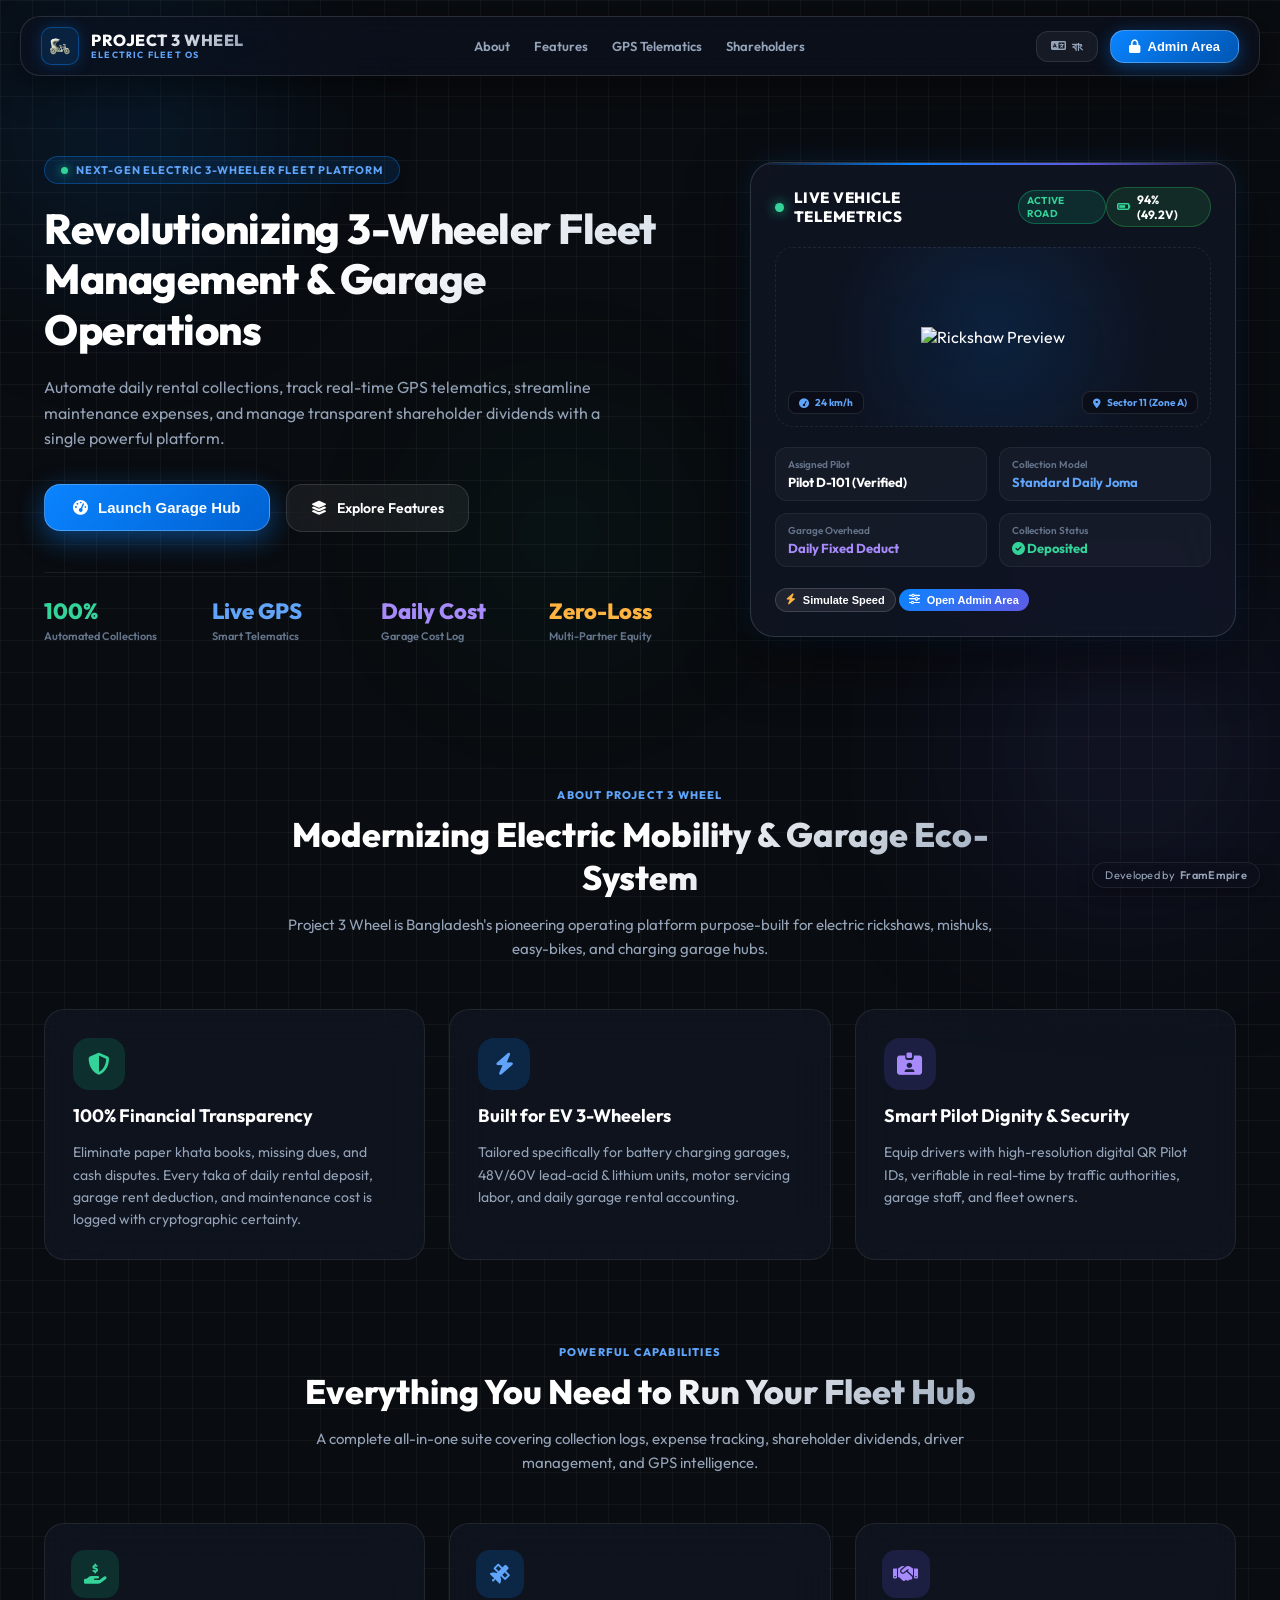
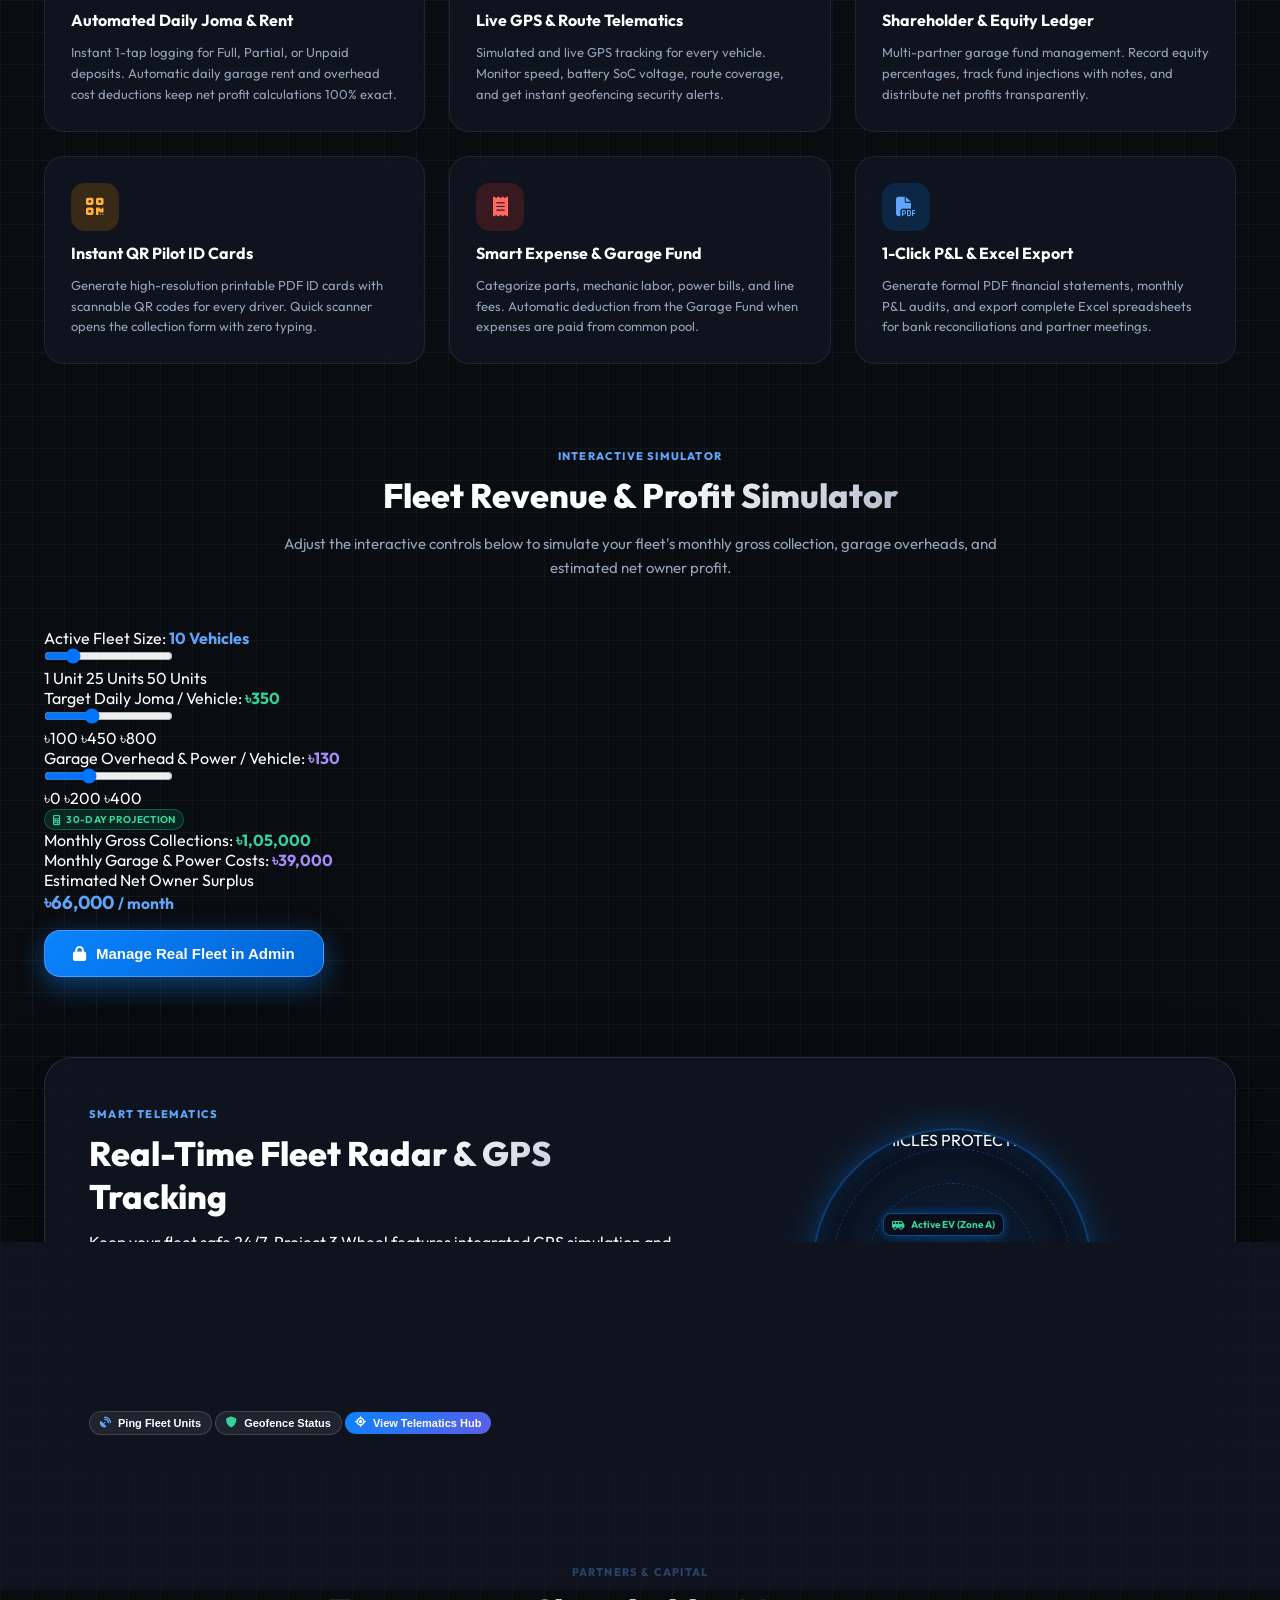
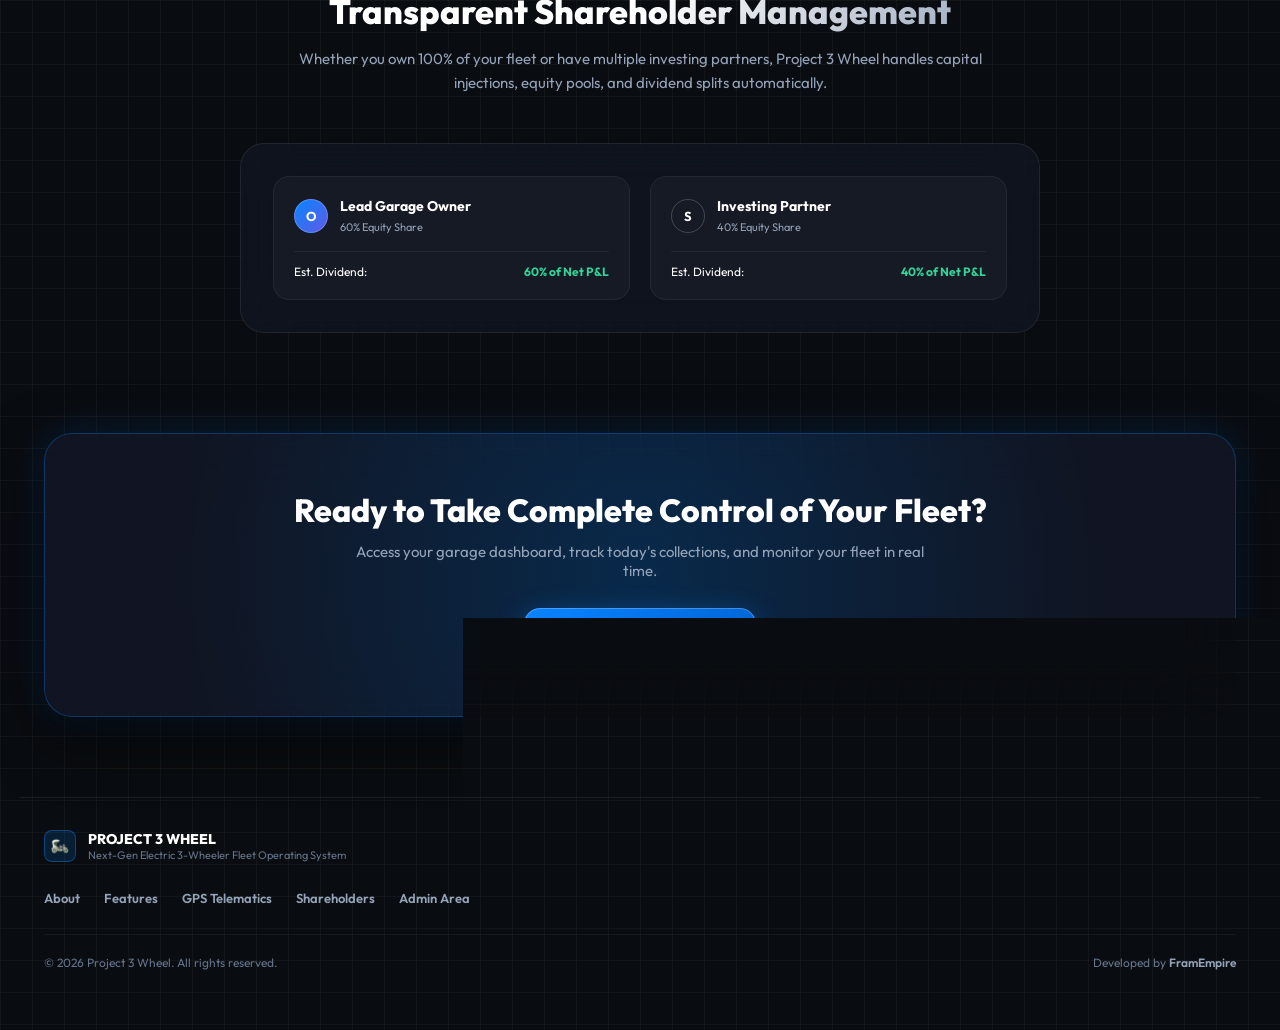
==== commit be80e297: "Remove specific Unit R-01/R-02/R-03 badges from landing page" ====
--- a/index.html
+++ b/index.html
@@ -203,25 +203,18 @@
         </div>
       </div>
 
-      <!-- Hero Interactive Preview Visual Card with Live Fleet Switcher -->
+      <!-- Hero Interactive Preview Visual Card -->
       <div class="landing-hero-visual">
         <div class="hero-liquid-card">
-          <!-- Interactive Unit Selector Chips -->
-          <div class="hero-unit-chips">
-            <button type="button" class="unit-chip active" id="chipR01" onclick="selectLandingFleetUnit('R01')">Unit R-01</button>
-            <button type="button" class="unit-chip" id="chipR02" onclick="selectLandingFleetUnit('R02')">Unit R-02</button>
-            <button type="button" class="unit-chip" id="chipR03" onclick="selectLandingFleetUnit('R03')">Unit R-03</button>
-          </div>
-
           <div class="hero-card-header">
             <div class="hero-card-title">
               <span class="unit-pulse" id="landingUnitPulse"></span>
-              <h4 id="landingUnitTitle">FLEET UNIT R-01</h4>
+              <h4 id="landingUnitTitle" data-i18n="hero_card_unit_title">LIVE VEHICLE TELEMETRICS</h4>
               <span class="badge-pill badge-emerald" id="landingUnitStatus">ACTIVE ROAD</span>
             </div>
             <div class="hero-card-battery">
               <i class="fa-solid fa-battery-three-quarters text-emerald" id="landingUnitBatIcon"></i>
-              <span id="landingUnitBatVal">92% (48.8V)</span>
+              <span id="landingUnitBatVal">94% (49.2V)</span>
             </div>
           </div>
 
@@ -496,20 +489,20 @@
             <div class="radar-circle circle-2"></div>
             <div class="radar-circle circle-3"></div>
             <div class="radar-sweep" id="landingRadarSweep"></div>
-            <div class="radar-node node-1" id="radarNode1" title="R-01 Active">
+            <div class="radar-node node-1" id="radarNode1" title="Fleet Unit 1">
               <i class="fa-solid fa-van-shuttle"></i>
-              <span>R-01 (Active)</span>
-            </div>
-            <div class="radar-node node-2" id="radarNode2" title="R-02 Active">
+              <span>Active EV (Zone A)</span>
+            </div>
+            <div class="radar-node node-2" id="radarNode2" title="Fleet Unit 2">
               <i class="fa-solid fa-van-shuttle"></i>
-              <span>R-02 (22 km/h)</span>
-            </div>
-            <div class="radar-node node-3" id="radarNode3" title="R-03 Hub">
+              <span>Active EV (24 km/h)</span>
+            </div>
+            <div class="radar-node node-3" id="radarNode3" title="Central Hub">
               <i class="fa-solid fa-warehouse"></i>
               <span>Garage Hub</span>
             </div>
             <div class="radar-status-pill" id="radarStatusPill">
-              <i class="fa-solid fa-circle text-emerald"></i> <span>ALL 3 UNITS SAFE</span>
+              <i class="fa-solid fa-circle text-emerald"></i> <span>ALL VEHICLES PROTECTED</span>
             </div>
           </div>
         </div>
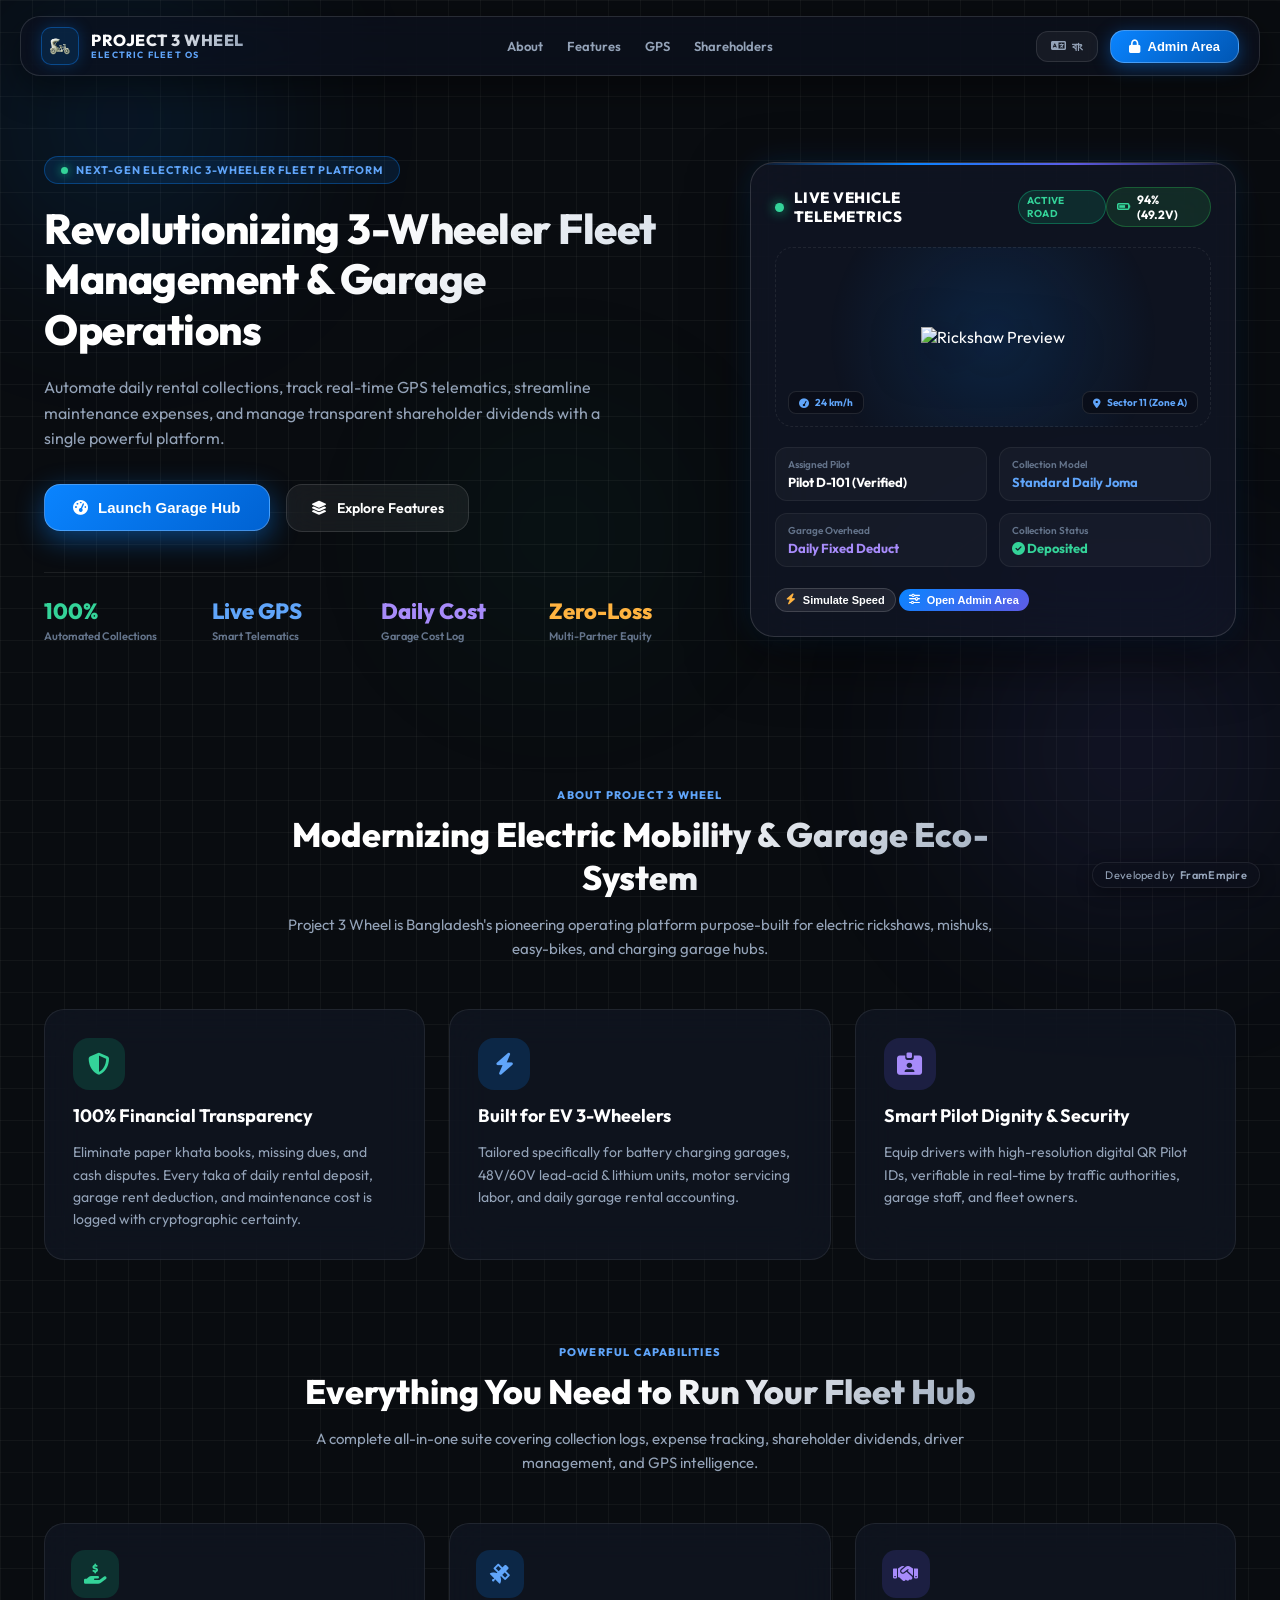
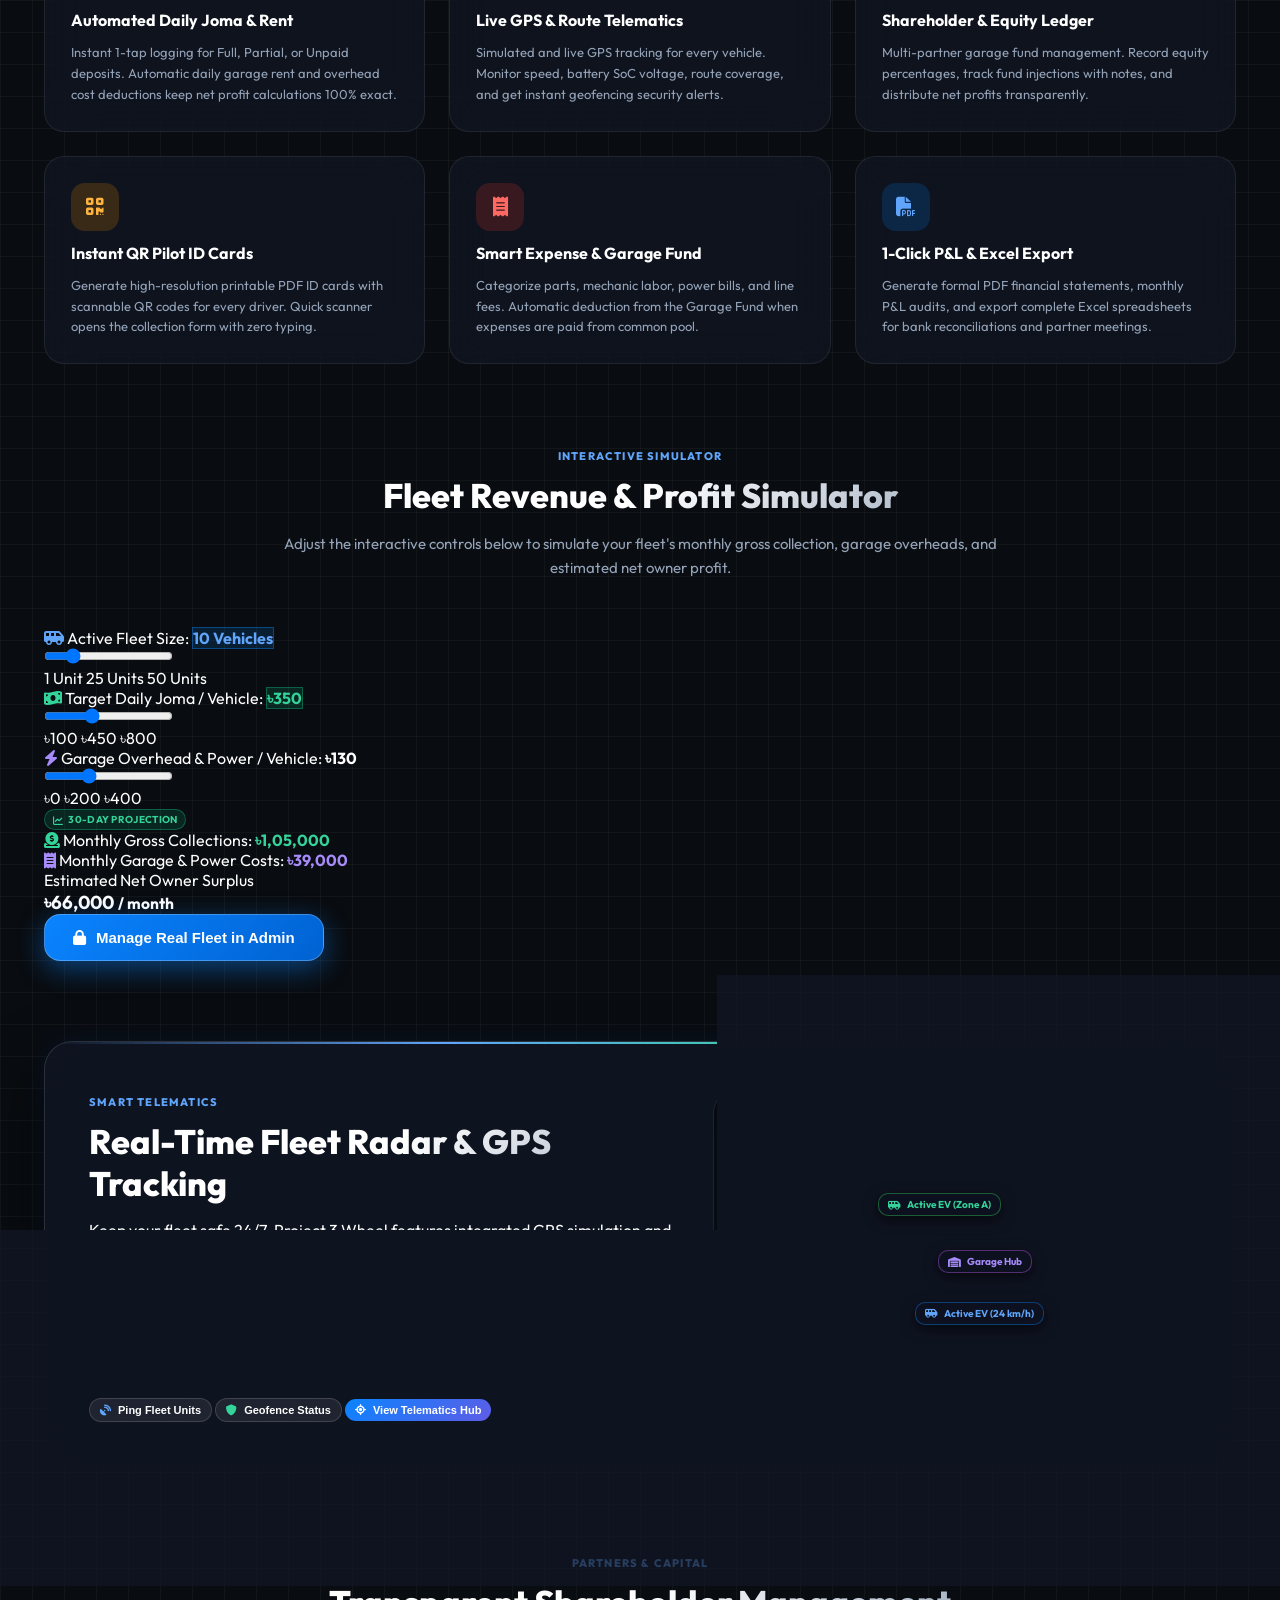
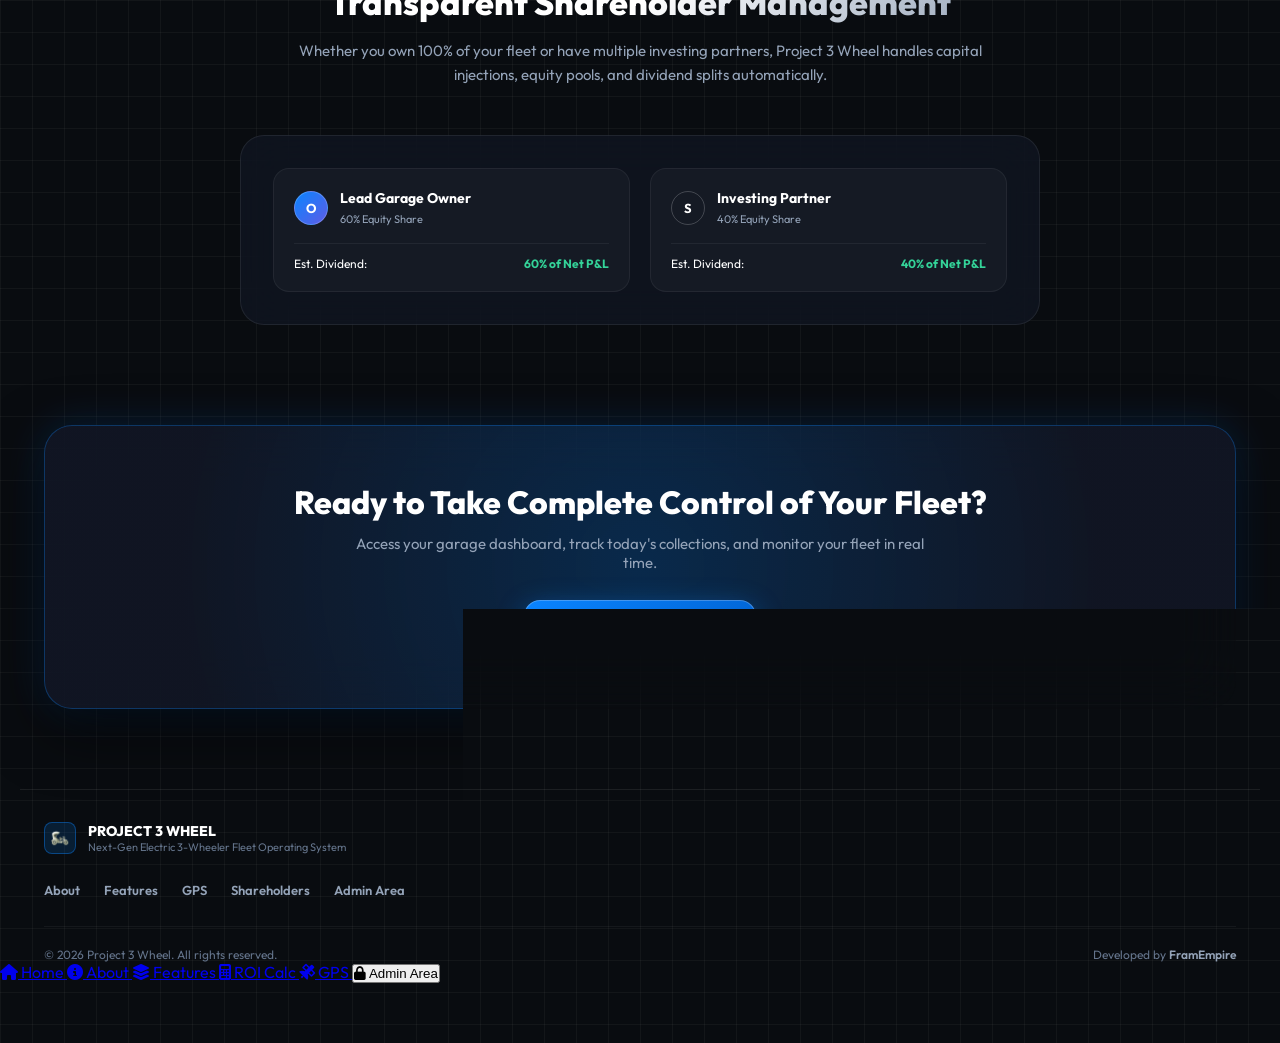
==== commit fe322f96: "Revamp landing calculator and radar to Apple Liquid Glass UI, add mobile bottom nav dock, make nav a" ====
--- a/index.html
+++ b/index.html
@@ -386,10 +386,11 @@
 
       <div class="interactive-calc-card">
         <div class="calc-inputs-col">
-          <div class="calc-input-group">
+          <!-- Fleet Size Slider Card -->
+          <div class="calc-input-glass-card">
             <div class="calc-label-row">
-              <span data-i18n="calc_lbl_fleet_size">Active Fleet Size:</span>
-              <strong id="calcFleetSizeDisplay" class="text-blue">10 Vehicles</strong>
+              <span class="calc-label-title"><i class="fa-solid fa-van-shuttle text-blue"></i> <span data-i18n="calc_lbl_fleet_size">Active Fleet Size:</span></span>
+              <strong id="calcFleetSizeDisplay" class="calc-val-badge badge-blue">10 Vehicles</strong>
             </div>
             <input type="range" min="1" max="50" value="10" class="calc-slider" id="calcFleetSize" oninput="updateLandingRoiCalculator()">
             <div class="calc-slider-scale">
@@ -399,10 +400,11 @@
             </div>
           </div>
 
-          <div class="calc-input-group">
+          <!-- Target Daily Joma Card -->
+          <div class="calc-input-glass-card">
             <div class="calc-label-row">
-              <span data-i18n="calc_lbl_daily_rate">Target Daily Joma / Vehicle:</span>
-              <strong id="calcRateDisplay" class="text-emerald">৳350</strong>
+              <span class="calc-label-title"><i class="fa-solid fa-money-bill-wave text-emerald"></i> <span data-i18n="calc_lbl_daily_rate">Target Daily Joma / Vehicle:</span></span>
+              <strong id="calcRateDisplay" class="calc-val-badge badge-emerald">৳350</strong>
             </div>
             <input type="range" min="100" max="800" step="10" value="350" class="calc-slider" id="calcRate" oninput="updateLandingRoiCalculator()">
             <div class="calc-slider-scale">
@@ -412,10 +414,11 @@
             </div>
           </div>
 
-          <div class="calc-input-group">
+          <!-- Garage Overhead Card -->
+          <div class="calc-input-glass-card">
             <div class="calc-label-row">
-              <span data-i18n="calc_lbl_overhead">Garage Overhead & Power / Vehicle:</span>
-              <strong id="calcOverheadDisplay" class="text-purple">৳130</strong>
+              <span class="calc-label-title"><i class="fa-solid fa-bolt text-purple"></i> <span data-i18n="calc_lbl_overhead">Garage Overhead & Power / Vehicle:</span></span>
+              <strong id="calcOverheadDisplay" class="calc-val-badge badge-purple">৳130</strong>
             </div>
             <input type="range" min="0" max="400" step="10" value="130" class="calc-slider" id="calcOverhead" oninput="updateLandingRoiCalculator()">
             <div class="calc-slider-scale">
@@ -428,33 +431,32 @@
 
         <div class="calc-results-col">
           <div class="calc-result-header">
-            <span class="badge-pill badge-emerald"><i class="fa-solid fa-calculator"></i> 30-DAY PROJECTION</span>
+            <span class="badge-pill badge-emerald"><i class="fa-solid fa-chart-line"></i> 30-DAY PROJECTION</span>
           </div>
 
           <div class="calc-metrics-stack">
-            <div class="calc-metric-row">
-              <span data-i18n="calc_gross_revenue">Monthly Gross Collections:</span>
+            <div class="calc-metric-glass-row">
+              <span class="lbl"><i class="fa-solid fa-circle-dollar-to-slot text-emerald"></i> <span data-i18n="calc_gross_revenue">Monthly Gross Collections:</span></span>
               <strong id="calcGrossRev" class="text-emerald">৳105,000</strong>
             </div>
-            <div class="calc-metric-row">
-              <span data-i18n="calc_garage_costs">Monthly Garage & Power Costs:</span>
+            <div class="calc-metric-glass-row">
+              <span class="lbl"><i class="fa-solid fa-receipt text-purple"></i> <span data-i18n="calc_garage_costs">Monthly Garage & Power Costs:</span></span>
               <strong id="calcGarageCosts" class="text-purple">৳39,000</strong>
             </div>
-            <div class="calc-metric-divider"></div>
-            <div class="calc-net-profit-box">
+            <div class="calc-net-profit-glass-card">
               <span class="lbl" data-i18n="calc_net_surplus">Estimated Net Owner Surplus</span>
-              <h3 id="calcNetProfit" class="text-blue">৳66,000 <small>/ month</small></h3>
-            </div>
-          </div>
-
-          <button class="btn-hero-primary btn-block" onclick="openAdminArea()" style="margin-top: 16px; justify-content: center;">
+              <h3 id="calcNetProfit" class="net-profit-amount">৳66,000 <small>/ month</small></h3>
+            </div>
+          </div>
+
+          <button class="btn-hero-primary btn-block" onclick="openAdminArea()" style="justify-content: center;">
             <i class="fa-solid fa-lock"></i> <span data-i18n="calc_btn_manage">Manage Real Fleet in Admin</span>
           </button>
         </div>
       </div>
     </section>
 
-    <!-- GPS Telematics Highlight Section with Interactive Radar Controls -->
+    <!-- GPS Telematics Highlight Section with Integrated Apple Liquid Glass Radar -->
     <section class="landing-section telematics-section" id="telematics">
       <div class="telematics-container">
         <div class="telematics-info">
@@ -484,25 +486,30 @@
         </div>
 
         <div class="telematics-visual">
-          <div class="gps-radar-preview" id="landingGpsRadar">
-            <div class="radar-circle circle-1"></div>
-            <div class="radar-circle circle-2"></div>
-            <div class="radar-circle circle-3"></div>
-            <div class="radar-sweep" id="landingRadarSweep"></div>
-            <div class="radar-node node-1" id="radarNode1" title="Fleet Unit 1">
-              <i class="fa-solid fa-van-shuttle"></i>
-              <span>Active EV (Zone A)</span>
-            </div>
-            <div class="radar-node node-2" id="radarNode2" title="Fleet Unit 2">
-              <i class="fa-solid fa-van-shuttle"></i>
-              <span>Active EV (24 km/h)</span>
-            </div>
-            <div class="radar-node node-3" id="radarNode3" title="Central Hub">
-              <i class="fa-solid fa-warehouse"></i>
-              <span>Garage Hub</span>
-            </div>
-            <div class="radar-status-pill" id="radarStatusPill">
-              <i class="fa-solid fa-circle text-emerald"></i> <span>ALL VEHICLES PROTECTED</span>
+          <div class="gps-radar-frame">
+            <div class="gps-radar-preview" id="landingGpsRadar">
+              <div class="radar-grid-bg"></div>
+              <div class="radar-circle circle-1"></div>
+              <div class="radar-circle circle-2"></div>
+              <div class="radar-circle circle-3"></div>
+              <div class="radar-crosshair-h"></div>
+              <div class="radar-crosshair-v"></div>
+              <div class="radar-sweep" id="landingRadarSweep"></div>
+              <div class="radar-node node-1" id="radarNode1" title="Fleet Unit 1">
+                <i class="fa-solid fa-van-shuttle"></i>
+                <span>Active EV (Zone A)</span>
+              </div>
+              <div class="radar-node node-2" id="radarNode2" title="Fleet Unit 2">
+                <i class="fa-solid fa-van-shuttle"></i>
+                <span>Active EV (24 km/h)</span>
+              </div>
+              <div class="radar-node node-3" id="radarNode3" title="Central Hub">
+                <i class="fa-solid fa-warehouse"></i>
+                <span>Garage Hub</span>
+              </div>
+              <div class="radar-status-pill" id="radarStatusPill">
+                <i class="fa-solid fa-circle-check text-emerald"></i> <span>FLEET GPS SECURED</span>
+              </div>
             </div>
           </div>
         </div>
@@ -593,6 +600,34 @@
         </div>
       </div>
     </footer>
+
+    <!-- Public Landing Mobile Bottom Navigation Dock (Apple Liquid Glass) -->
+    <nav class="landing-mobile-bottom-dock" id="landingMobileBottomDock">
+      <a href="#hero" class="dock-nav-item active" onclick="window.scrollTo({top: 0, behavior: 'smooth'})">
+        <i class="fa-solid fa-house"></i>
+        <span data-i18n="landing_nav_home">Home</span>
+      </a>
+      <a href="#about" class="dock-nav-item">
+        <i class="fa-solid fa-circle-info"></i>
+        <span data-i18n="landing_nav_about">About</span>
+      </a>
+      <a href="#features" class="dock-nav-item">
+        <i class="fa-solid fa-layer-group"></i>
+        <span data-i18n="landing_nav_features">Features</span>
+      </a>
+      <a href="#calculator" class="dock-nav-item">
+        <i class="fa-solid fa-calculator"></i>
+        <span data-i18n="landing_nav_calc">ROI Calc</span>
+      </a>
+      <a href="#telematics" class="dock-nav-item">
+        <i class="fa-solid fa-satellite"></i>
+        <span data-i18n="landing_nav_telematics">GPS</span>
+      </a>
+      <button class="dock-nav-item dock-admin-btn" onclick="openAdminArea()">
+        <i class="fa-solid fa-lock"></i>
+        <span data-i18n="landing_btn_admin">Admin</span>
+      </button>
+    </nav>
   </div>
 
   <!-- Mobile Drawer Overlay Backdrop -->
--- a/styles.css
+++ b/styles.css
@@ -2963,18 +2963,31 @@
   color: var(--text-secondary);
 }
 
-/* --- GPS Telematics Showcase Section --- */
+/* --- GPS Telematics Showcase Section (Apple Liquid Glass) --- */
 .telematics-container {
   display: grid;
   grid-template-columns: 1.1fr 0.9fr;
   gap: 40px;
   align-items: center;
-  background: rgba(18, 23, 38, 0.7);
-  backdrop-filter: blur(32px);
-  border: 1px solid rgba(255, 255, 255, 0.1);
+  background: rgba(18, 23, 38, 0.72);
+  backdrop-filter: blur(32px) saturate(200%);
+  -webkit-backdrop-filter: blur(32px) saturate(200%);
+  border: 1px solid rgba(255, 255, 255, 0.12);
   border-radius: 28px;
   padding: 44px;
-  box-shadow: 0 20px 60px rgba(0, 0, 0, 0.5);
+  box-shadow: 0 24px 60px rgba(0, 0, 0, 0.6), 0 0 30px rgba(10, 132, 255, 0.1);
+  position: relative;
+  overflow: hidden;
+}
+
+.telematics-container::before {
+  content: '';
+  position: absolute;
+  top: 0;
+  left: 0;
+  right: 0;
+  height: 2px;
+  background: linear-gradient(90deg, transparent, var(--blue-light), var(--emerald-light), transparent);
 }
 
 .telematics-points {
@@ -2995,16 +3008,59 @@
   color: var(--text-primary);
 }
 
+/* Apple Liquid Glass GPS Radar Container */
+.gps-radar-frame {
+  display: flex;
+  justify-content: center;
+  align-items: center;
+  padding: 24px;
+  background: rgba(10, 14, 24, 0.45);
+  border: 1px solid rgba(255, 255, 255, 0.08);
+  border-radius: 28px;
+  box-shadow: inset 0 0 30px rgba(0, 0, 0, 0.7);
+}
+
 .gps-radar-preview {
-  width: 280px;
-  height: 280px;
+  width: 290px;
+  height: 290px;
   margin: 0 auto;
   border-radius: 50%;
-  background: radial-gradient(circle, rgba(10, 132, 255, 0.15) 0%, rgba(10, 14, 24, 0.95) 75%);
-  border: 2px solid rgba(10, 132, 255, 0.4);
+  background: radial-gradient(circle at center, rgba(10, 132, 255, 0.12) 0%, rgba(10, 14, 26, 0.96) 75%);
+  border: 2px solid rgba(10, 132, 255, 0.5);
   position: relative;
   overflow: hidden;
-  box-shadow: 0 0 35px rgba(10, 132, 255, 0.3), inset 0 0 30px rgba(10, 132, 255, 0.2);
+  box-shadow: 0 0 40px rgba(10, 132, 255, 0.35), inset 0 0 30px rgba(10, 132, 255, 0.25);
+}
+
+.radar-grid-bg {
+  position: absolute;
+  top: 0;
+  left: 0;
+  right: 0;
+  bottom: 0;
+  background-size: 20px 20px;
+  background-image: 
+    linear-gradient(to right, rgba(255, 255, 255, 0.03) 1px, transparent 1px),
+    linear-gradient(to bottom, rgba(255, 255, 255, 0.03) 1px, transparent 1px);
+  pointer-events: none;
+}
+
+.radar-crosshair-h {
+  position: absolute;
+  top: 50%;
+  left: 0;
+  right: 0;
+  height: 1px;
+  background: rgba(10, 132, 255, 0.2);
+}
+
+.radar-crosshair-v {
+  position: absolute;
+  left: 50%;
+  top: 0;
+  bottom: 0;
+  width: 1px;
+  background: rgba(10, 132, 255, 0.2);
 }
 
 .radar-circle {
@@ -3013,23 +3069,25 @@
   left: 50%;
   transform: translate(-50%, -50%);
   border-radius: 50%;
-  border: 1px dashed rgba(10, 132, 255, 0.3);
+  border: 1px dashed rgba(10, 132, 255, 0.35);
+  pointer-events: none;
 }
 
 .circle-1 { width: 90px; height: 90px; }
-.circle-2 { width: 170px; height: 170px; }
-.circle-3 { width: 240px; height: 240px; }
+.circle-2 { width: 175px; height: 175px; }
+.circle-3 { width: 255px; height: 255px; }
 
 .radar-sweep {
   position: absolute;
   top: 50%;
   left: 50%;
-  width: 140px;
-  height: 140px;
+  width: 145px;
+  height: 145px;
   transform-origin: 0 0;
-  background: conic-gradient(from 0deg, rgba(10, 132, 255, 0.5) 0deg, transparent 60deg);
+  background: conic-gradient(from 0deg, rgba(10, 132, 255, 0.5) 0deg, rgba(48, 209, 88, 0.2) 30deg, transparent 65deg);
   animation: radarSweep 4s linear infinite;
   border-radius: 100% 0 0 0;
+  pointer-events: none;
 }
 
 @keyframes radarSweep {
@@ -3042,20 +3100,28 @@
   display: flex;
   align-items: center;
   gap: 6px;
-  background: rgba(10, 14, 24, 0.85);
-  border: 1px solid rgba(10, 132, 255, 0.5);
-  padding: 4px 8px;
-  border-radius: 8px;
+  background: rgba(13, 18, 32, 0.85);
+  backdrop-filter: blur(12px);
+  -webkit-backdrop-filter: blur(12px);
+  border: 1px solid rgba(255, 255, 255, 0.16);
+  padding: 4px 9px;
+  border-radius: 10px;
   font-size: 10px;
   font-weight: 700;
   color: #FFFFFF;
-  box-shadow: 0 0 10px rgba(10, 132, 255, 0.4);
+  box-shadow: 0 4px 14px rgba(0, 0, 0, 0.6);
   z-index: 5;
-}
-
-.node-1 { top: 30%; left: 25%; color: var(--emerald-light); }
-.node-2 { bottom: 25%; right: 20%; color: var(--blue-light); }
-.node-3 { top: 48%; left: 45%; color: var(--purple-light); }
+  transition: all 0.2s ease;
+}
+
+.radar-node:hover {
+  transform: scale(1.08);
+  border-color: rgba(10, 132, 255, 0.8);
+}
+
+.node-1 { top: 28%; left: 24%; color: var(--emerald-light); border-color: rgba(48, 209, 88, 0.4); }
+.node-2 { bottom: 26%; right: 18%; color: var(--blue-light); border-color: rgba(10, 132, 255, 0.4); }
+.node-3 { top: 48%; left: 45%; color: var(--purple-light); border-color: rgba(191, 90, 242, 0.4); }
 
 /* --- Shareholder Preview --- */
 .shareholder-preview-card {
@@ -3374,37 +3440,74 @@
   justify-content: center;
 }
 
-/* --- Interactive Fleet ROI & Profit Calculator --- */
+/* --- Interactive Fleet ROI & Profit Calculator (Apple Liquid Glass) --- */
 .interactive-calc-card {
   display: grid;
-  grid-template-columns: 1.15fr 0.85fr;
-  gap: 36px;
+  grid-template-columns: 1.18fr 0.82fr;
+  gap: 32px;
   background: rgba(18, 23, 38, 0.72);
-  backdrop-filter: blur(32px);
-  border: 1px solid rgba(255, 255, 255, 0.1);
+  backdrop-filter: blur(32px) saturate(200%);
+  -webkit-backdrop-filter: blur(32px) saturate(200%);
+  border: 1px solid rgba(255, 255, 255, 0.12);
   border-radius: 28px;
   padding: 36px;
-  box-shadow: 0 20px 60px rgba(0, 0, 0, 0.55);
+  box-shadow: 0 24px 60px rgba(0, 0, 0, 0.6), 0 0 30px rgba(10, 132, 255, 0.1);
+  position: relative;
+  overflow: hidden;
+}
+
+.interactive-calc-card::before {
+  content: '';
+  position: absolute;
+  top: 0;
+  left: 0;
+  right: 0;
+  height: 2px;
+  background: linear-gradient(90deg, transparent, var(--blue-light), var(--emerald-light), transparent);
 }
 
 .calc-inputs-col {
   display: flex;
   flex-direction: column;
-  gap: 24px;
-}
-
-.calc-input-group {
-  display: flex;
-  flex-direction: column;
+  gap: 18px;
+}
+
+.calc-input-glass-card {
+  background: rgba(255, 255, 255, 0.035);
+  border: 1px solid rgba(255, 255, 255, 0.08);
+  border-radius: 18px;
+  padding: 16px 20px;
+  transition: all 0.25s ease;
+  box-shadow: inset 0 1px 0 rgba(255, 255, 255, 0.05);
+}
+
+.calc-input-glass-card:hover {
+  background: rgba(255, 255, 255, 0.055);
+  border-color: rgba(10, 132, 255, 0.35);
+}
+
+.calc-label-row {
+  display: flex;
+  justify-content: space-between;
+  align-items: center;
+  margin-bottom: 12px;
+}
+
+.calc-label-title {
+  display: flex;
+  align-items: center;
   gap: 8px;
-}
-
-.calc-label-row {
-  display: flex;
-  justify-content: space-between;
-  align-items: center;
   font-size: 13px;
-  font-weight: 600;
+  font-weight: 700;
+  color: #FFFFFF;
+}
+
+.calc-val-badge {
+  font-size: 13px;
+  font-weight: 800;
+  padding: 4px 12px;
+  border-radius: 12px;
+  box-shadow: 0 2px 10px rgba(0, 0, 0, 0.3);
 }
 
 .calc-slider {
@@ -3415,70 +3518,93 @@
   outline: none;
   accent-color: var(--blue-light);
   cursor: pointer;
+  margin: 6px 0;
+}
+
+.calc-slider::-webkit-slider-thumb {
+  -webkit-appearance: none;
+  width: 18px;
+  height: 18px;
+  border-radius: 50%;
+  background: #FFFFFF;
+  box-shadow: 0 0 12px rgba(10, 132, 255, 0.8);
+  cursor: pointer;
 }
 
 .calc-slider-scale {
   display: flex;
   justify-content: space-between;
   font-size: 10px;
+  font-weight: 600;
   color: var(--text-tertiary);
 }
 
 .calc-results-col {
-  background: rgba(10, 14, 24, 0.65);
-  border: 1px solid rgba(255, 255, 255, 0.08);
-  border-radius: 20px;
-  padding: 24px;
+  background: rgba(10, 14, 26, 0.75);
+  backdrop-filter: blur(20px);
+  -webkit-backdrop-filter: blur(20px);
+  border: 1px solid rgba(255, 255, 255, 0.1);
+  border-radius: 22px;
+  padding: 26px;
   display: flex;
   flex-direction: column;
   justify-content: space-between;
+  box-shadow: 0 12px 36px rgba(0, 0, 0, 0.45);
 }
 
 .calc-metrics-stack {
   display: flex;
   flex-direction: column;
   gap: 14px;
-  margin: 16px 0;
-}
-
-.calc-metric-row {
+  margin: 18px 0;
+}
+
+.calc-metric-glass-row {
   display: flex;
   justify-content: space-between;
   align-items: center;
+  background: rgba(255, 255, 255, 0.03);
+  border: 1px solid rgba(255, 255, 255, 0.05);
+  padding: 12px 14px;
+  border-radius: 14px;
   font-size: 13px;
 }
 
-.calc-metric-divider {
-  height: 1px;
-  background: rgba(255, 255, 255, 0.08);
-  margin: 4px 0;
-}
-
-.calc-net-profit-box {
-  background: rgba(10, 132, 255, 0.12);
-  border: 1px solid rgba(10, 132, 255, 0.3);
-  padding: 16px;
-  border-radius: 14px;
+.calc-metric-glass-row .lbl {
+  display: flex;
+  align-items: center;
+  gap: 8px;
+  color: var(--text-secondary);
+}
+
+.calc-net-profit-glass-card {
+  background: linear-gradient(135deg, rgba(10, 132, 255, 0.18) 0%, rgba(48, 209, 88, 0.12) 100%);
+  border: 1px solid rgba(10, 132, 255, 0.4);
+  padding: 20px 16px;
+  border-radius: 18px;
   text-align: center;
-}
-
-.calc-net-profit-box .lbl {
+  box-shadow: 0 8px 24px rgba(10, 132, 255, 0.2);
+}
+
+.calc-net-profit-glass-card .lbl {
   font-size: 11px;
   font-weight: 700;
   color: var(--blue-light);
   text-transform: uppercase;
-  letter-spacing: 0.5px;
-}
-
-.calc-net-profit-box h3 {
+  letter-spacing: 0.8px;
+}
+
+.net-profit-amount {
   font-family: var(--font-title);
-  font-size: 26px;
+  font-size: 28px;
   font-weight: 800;
-  margin-top: 4px;
-}
-
-.calc-net-profit-box h3 small {
-  font-size: 12px;
+  color: #FFFFFF;
+  margin-top: 6px;
+  text-shadow: 0 0 20px rgba(10, 132, 255, 0.5);
+}
+
+.net-profit-amount small {
+  font-size: 13px;
   font-weight: 600;
   color: var(--text-secondary);
 }
@@ -3493,29 +3619,151 @@
 
 .radar-status-pill {
   position: absolute;
-  bottom: 12px;
+  bottom: 14px;
   left: 50%;
   transform: translateX(-50%);
-  background: rgba(10, 14, 24, 0.9);
-  border: 1px solid rgba(48, 209, 88, 0.4);
-  padding: 4px 10px;
+  background: rgba(10, 14, 26, 0.88);
+  backdrop-filter: blur(16px);
+  -webkit-backdrop-filter: blur(16px);
+  border: 1px solid rgba(48, 209, 88, 0.5);
+  padding: 6px 14px;
   border-radius: 20px;
-  font-size: 9px;
+  font-size: 10px;
   font-weight: 700;
-  display: flex;
-  align-items: center;
-  gap: 5px;
+  letter-spacing: 0.5px;
+  display: flex;
+  align-items: center;
+  gap: 6px;
   color: #FFFFFF;
   white-space: nowrap;
-  box-shadow: 0 0 10px rgba(0, 0, 0, 0.5);
-}
-
+  box-shadow: 0 4px 18px rgba(0, 0, 0, 0.7), 0 0 15px rgba(48, 209, 88, 0.25);
+}
+
+/* --- Public Landing Mobile Bottom Navigation Dock --- */
+.landing-mobile-bottom-dock {
+  display: none;
+  position: fixed;
+  bottom: 0;
+  left: 0;
+  right: 0;
+  height: 64px;
+  background: rgba(12, 16, 26, 0.88);
+  backdrop-filter: blur(28px) saturate(200%);
+  -webkit-backdrop-filter: blur(28px) saturate(200%);
+  border-top: 1px solid rgba(255, 255, 255, 0.12);
+  z-index: 990;
+  padding: 4px 12px;
+  justify-content: space-around;
+  align-items: center;
+  box-shadow: 0 -10px 30px rgba(0, 0, 0, 0.7);
+}
+
+.dock-nav-item {
+  display: flex;
+  flex-direction: column;
+  align-items: center;
+  justify-content: center;
+  gap: 3px;
+  color: var(--text-tertiary);
+  text-decoration: none;
+  font-size: 10px;
+  font-weight: 600;
+  padding: 6px 8px;
+  border-radius: 12px;
+  transition: all 0.2s cubic-bezier(0.16, 1, 0.3, 1);
+  min-width: 50px;
+  background: transparent;
+  border: none;
+  cursor: pointer;
+}
+
+.dock-nav-item i {
+  font-size: 16px;
+  transition: transform 0.2s;
+}
+
+.dock-nav-item:hover, .dock-nav-item.active {
+  color: var(--blue-light);
+}
+
+.dock-nav-item.active i {
+  color: var(--blue);
+  transform: translateY(-2px);
+}
+
+.dock-admin-btn {
+  background: linear-gradient(135deg, rgba(10, 132, 255, 0.25) 0%, rgba(0, 86, 179, 0.35) 100%);
+  border: 1px solid rgba(10, 132, 255, 0.5);
+  color: #FFFFFF;
+}
+
+.dock-admin-btn i {
+  color: var(--blue-light);
+}
+
+/* --- Responsive Layout Rules (Mobile & Tablet) --- */
 @media (max-width: 960px) {
   .interactive-calc-card {
     grid-template-columns: 1fr;
-  }
-}
-
-
-
-
+    padding: 24px;
+    gap: 24px;
+  }
+}
+
+@media (max-width: 640px) {
+  .landing-header {
+    display: none !important;
+  }
+
+  .landing-mobile-bottom-dock {
+    display: flex !important;
+  }
+
+  .landing-page-container {
+    padding-bottom: 90px !important;
+  }
+
+  .developer-credit {
+    bottom: 74px !important;
+    right: 12px !important;
+    font-size: 10px !important;
+    padding: 4px 10px !important;
+  }
+
+  .interactive-calc-card {
+    padding: 18px 14px !important;
+    border-radius: 20px !important;
+  }
+
+  .calc-input-glass-card {
+    padding: 14px 14px !important;
+  }
+
+  .calc-results-col {
+    padding: 18px 14px !important;
+  }
+
+  .telematics-container {
+    padding: 20px 14px !important;
+    border-radius: 22px !important;
+  }
+
+  .gps-radar-frame {
+    padding: 14px 8px !important;
+  }
+
+  .gps-radar-preview {
+    width: 250px !important;
+    height: 250px !important;
+  }
+
+  .circle-3 {
+    width: 215px !important;
+    height: 215px !important;
+  }
+
+  .radar-sweep {
+    width: 125px !important;
+    height: 125px !important;
+  }
+}
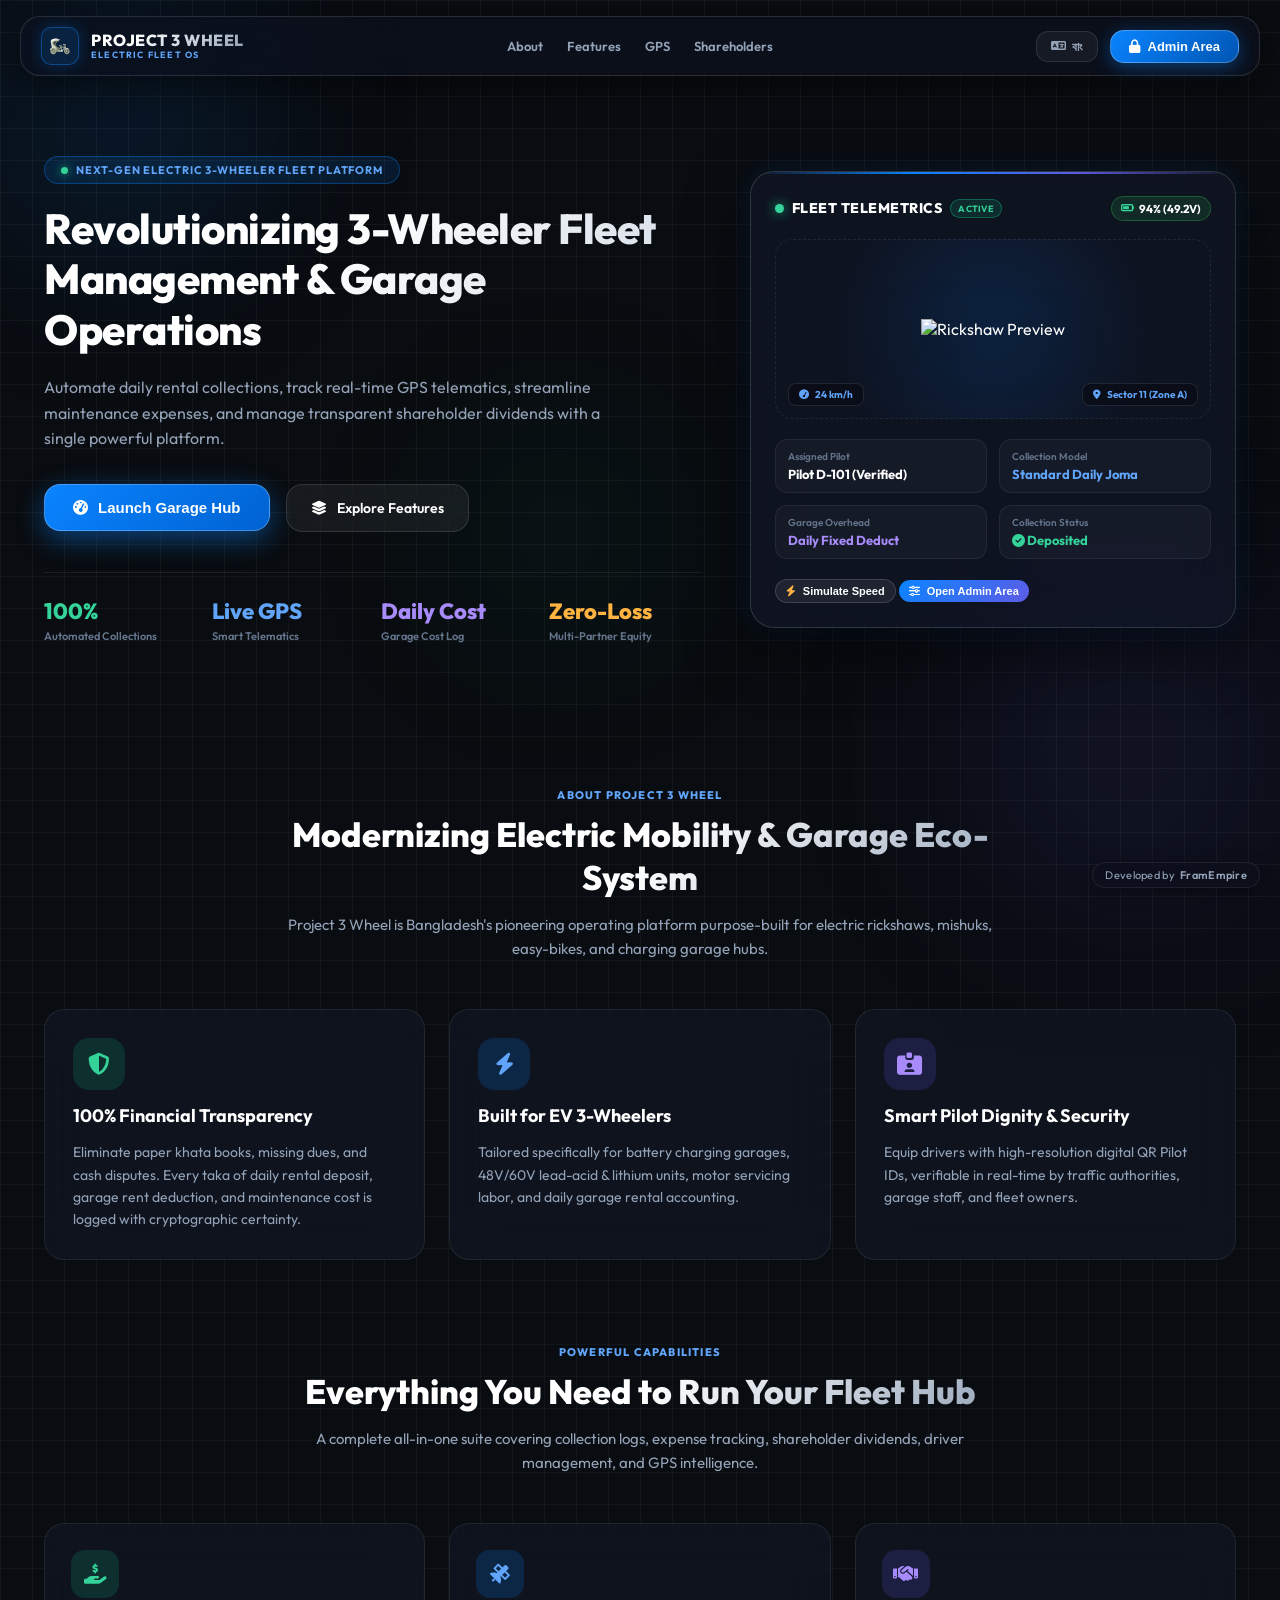
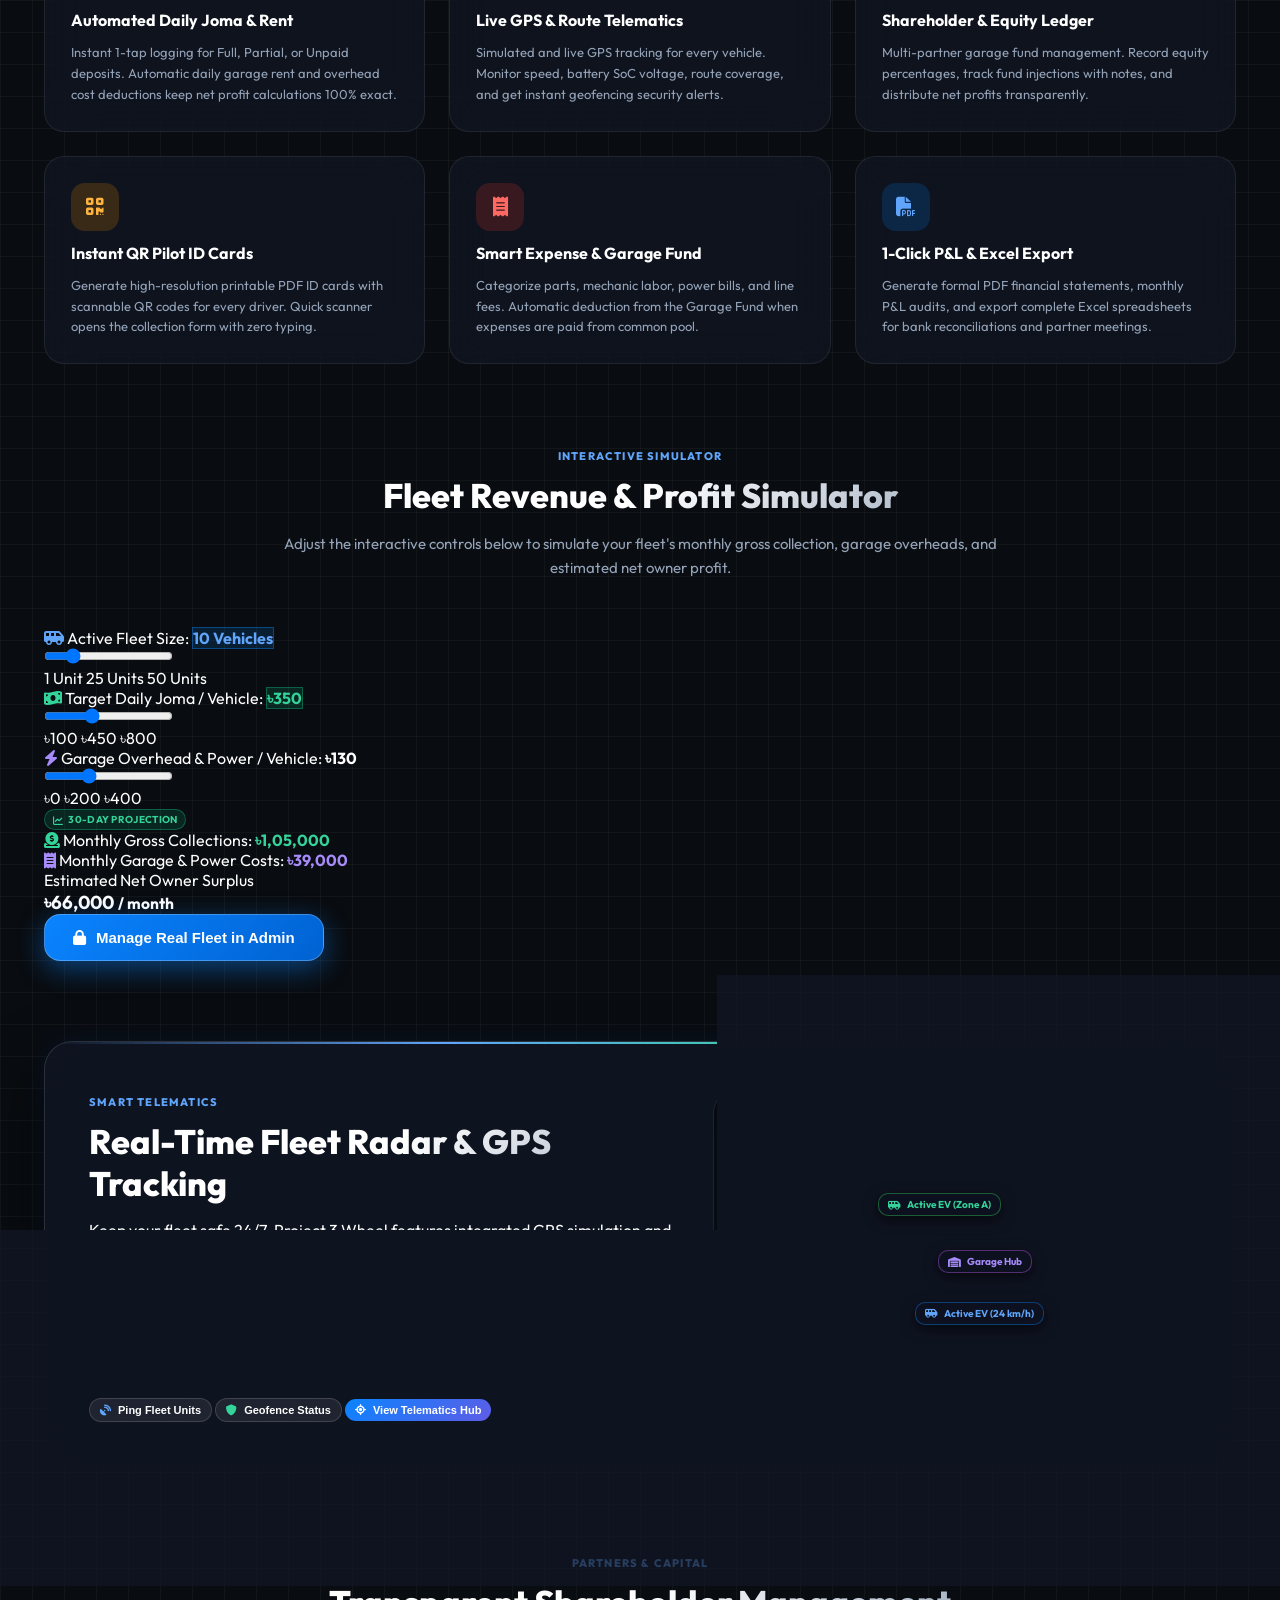
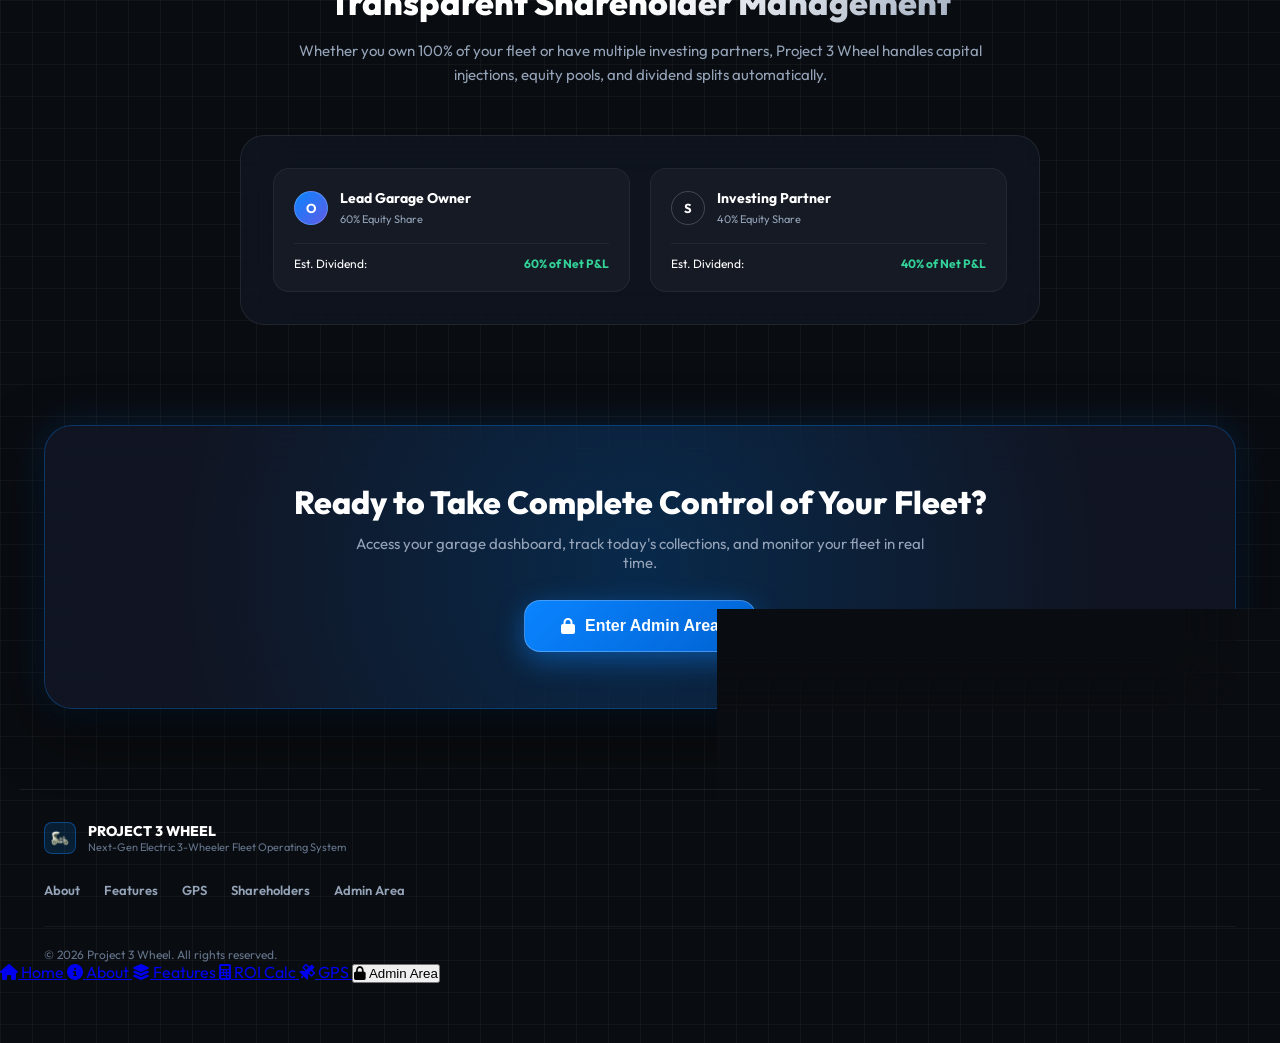
==== commit 6b52cd03: "Fix footer duplicate info, hide mobile dock on desktop, streamline hero header to 1-line, and polish" ====
--- a/index.html
+++ b/index.html
@@ -209,8 +209,8 @@
           <div class="hero-card-header">
             <div class="hero-card-title">
               <span class="unit-pulse" id="landingUnitPulse"></span>
-              <h4 id="landingUnitTitle" data-i18n="hero_card_unit_title">LIVE VEHICLE TELEMETRICS</h4>
-              <span class="badge-pill badge-emerald" id="landingUnitStatus">ACTIVE ROAD</span>
+              <h4 id="landingUnitTitle" data-i18n="hero_card_unit_title">FLEET TELEMETRICS</h4>
+              <span class="badge-pill badge-emerald" id="landingUnitStatus">ACTIVE</span>
             </div>
             <div class="hero-card-battery">
               <i class="fa-solid fa-battery-three-quarters text-emerald" id="landingUnitBatIcon"></i>
@@ -593,10 +593,6 @@
 
         <div class="landing-footer-bottom">
           <p>&copy; 2026 Project 3 Wheel. All rights reserved.</p>
-          <div class="landing-footer-dev">
-            <span>Developed by </span>
-            <a href="https://www.framempire.com" target="_blank" rel="noopener noreferrer">FramEmpire</a>
-          </div>
         </div>
       </div>
     </footer>
--- a/styles.css
+++ b/styles.css
@@ -2690,13 +2690,17 @@
   display: flex;
   align-items: center;
   justify-content: space-between;
-  margin-bottom: 20px;
+  margin-bottom: 18px;
+  gap: 8px;
+  flex-wrap: nowrap;
 }
 
 .hero-card-title {
   display: flex;
   align-items: center;
-  gap: 10px;
+  gap: 8px;
+  min-width: 0;
+  flex-shrink: 1;
 }
 
 .unit-pulse {
@@ -2706,24 +2710,37 @@
   background: var(--emerald-light);
   box-shadow: 0 0 12px var(--emerald);
   animation: pulseBeacon 1.5s infinite;
+  flex-shrink: 0;
 }
 
 .hero-card-title h4 {
-  font-size: 15px;
+  font-size: 14px;
   font-weight: 800;
   letter-spacing: 0.5px;
+  white-space: nowrap;
+  overflow: hidden;
+  text-overflow: ellipsis;
+}
+
+.hero-card-title .badge-pill {
+  flex-shrink: 0;
+  white-space: nowrap;
+  font-size: 9px;
+  padding: 3px 7px;
 }
 
 .hero-card-battery {
   display: flex;
   align-items: center;
-  gap: 6px;
-  font-size: 12px;
+  gap: 5px;
+  font-size: 11.5px;
   font-weight: 700;
   background: rgba(48, 209, 88, 0.12);
   border: 1px solid rgba(48, 209, 88, 0.3);
-  padding: 4px 10px;
+  padding: 4px 9px;
   border-radius: 20px;
+  flex-shrink: 0;
+  white-space: nowrap;
 }
 
 .hero-vehicle-centerpiece {
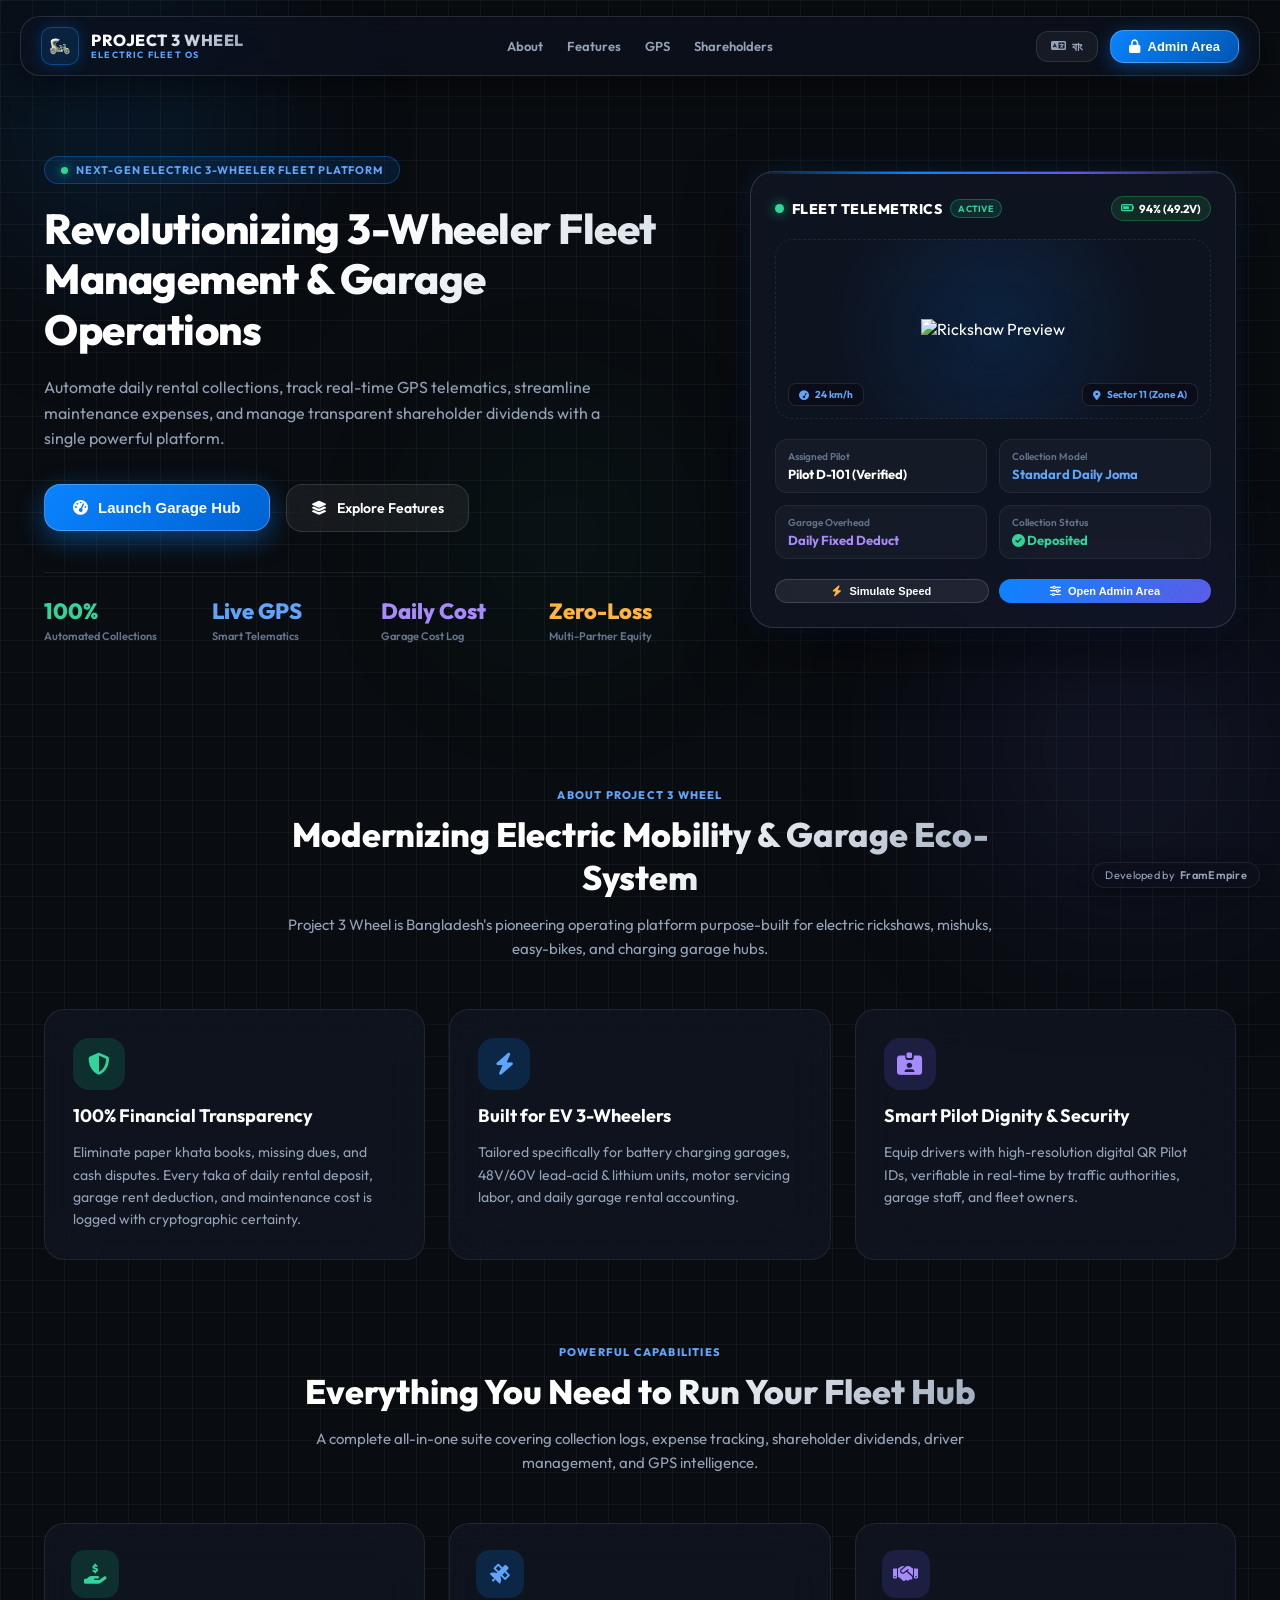
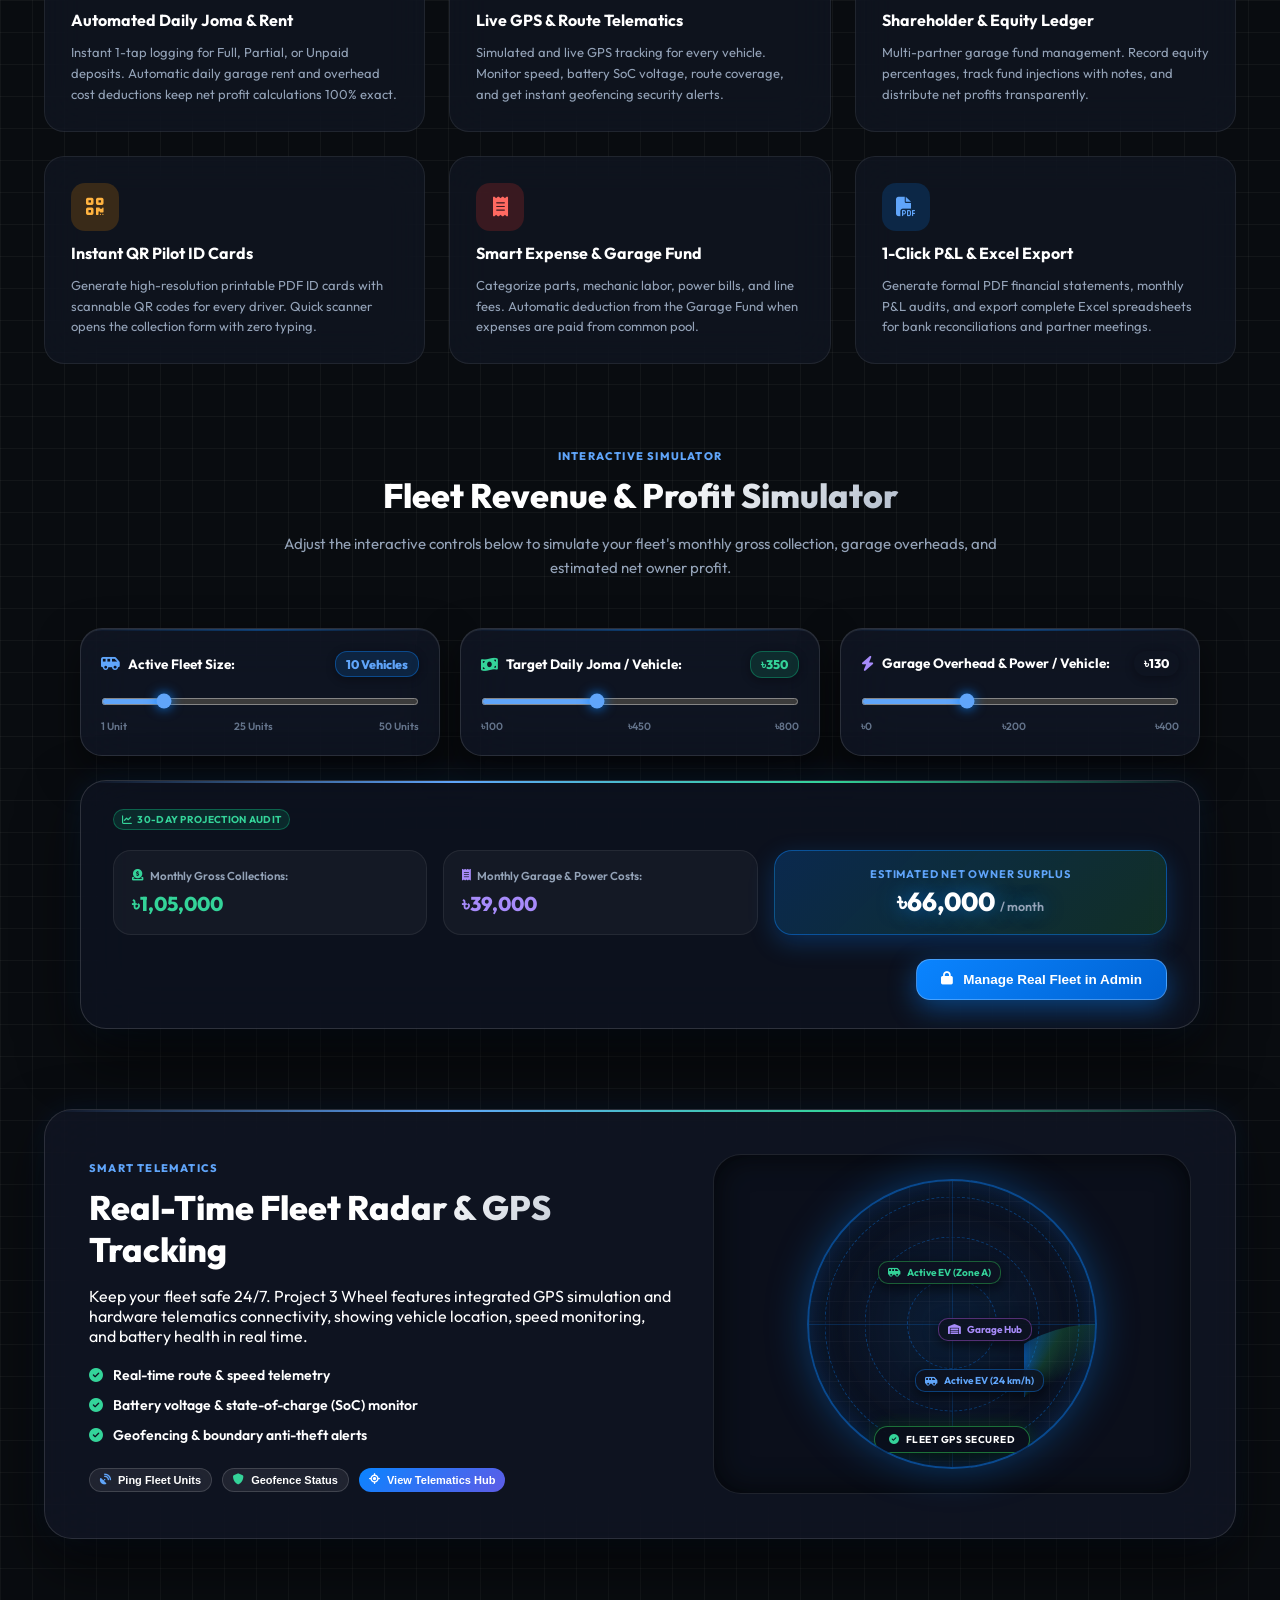
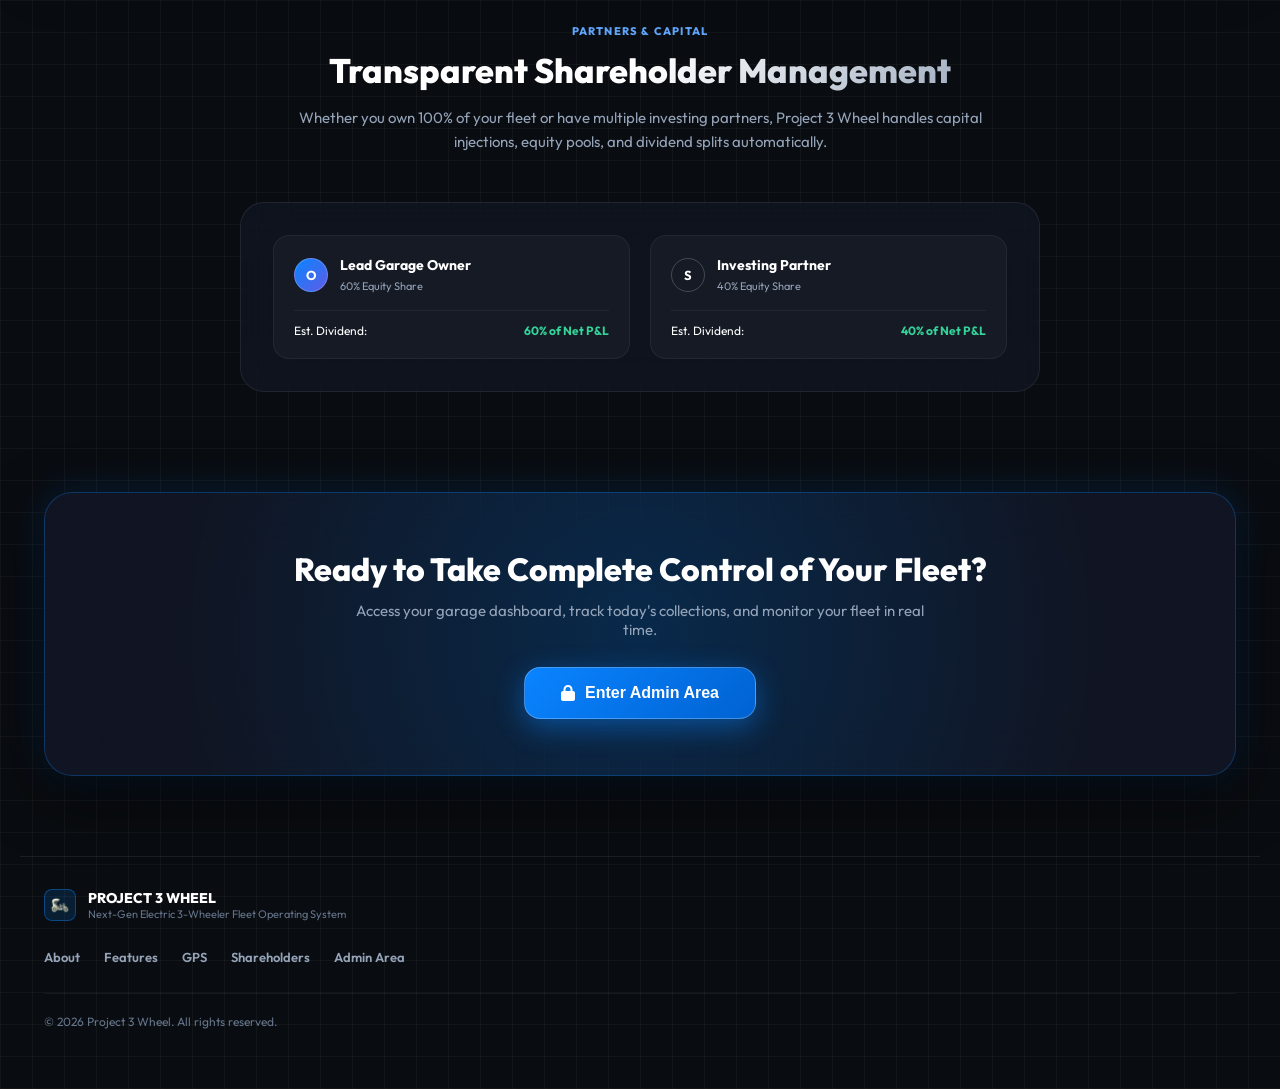
==== commit 33aabe1b: "Convert simulator inputs into individual Apple Liquid Glass cards (side-by-side on PC, stacked on mo" ====
--- a/index.html
+++ b/index.html
@@ -384,74 +384,95 @@
         </p>
       </div>
 
-      <div class="interactive-calc-card">
-        <div class="calc-inputs-col">
-          <!-- Fleet Size Slider Card -->
-          <div class="calc-input-glass-card">
-            <div class="calc-label-row">
-              <span class="calc-label-title"><i class="fa-solid fa-van-shuttle text-blue"></i> <span data-i18n="calc_lbl_fleet_size">Active Fleet Size:</span></span>
+      <div class="calculator-grid-wrapper">
+        <!-- Input Cards Grid: Beside each other on PC (3 cols), vertical on mobile -->
+        <div class="calc-cards-row">
+          <!-- Card 1: Active Fleet Size -->
+          <div class="calc-glass-box">
+            <div class="calc-box-header">
+              <div class="calc-box-title">
+                <i class="fa-solid fa-van-shuttle text-blue"></i>
+                <span data-i18n="calc_lbl_fleet_size">Active Fleet Size</span>
+              </div>
               <strong id="calcFleetSizeDisplay" class="calc-val-badge badge-blue">10 Vehicles</strong>
             </div>
-            <input type="range" min="1" max="50" value="10" class="calc-slider" id="calcFleetSize" oninput="updateLandingRoiCalculator()">
-            <div class="calc-slider-scale">
-              <span>1 Unit</span>
-              <span>25 Units</span>
-              <span>50 Units</span>
-            </div>
-          </div>
-
-          <!-- Target Daily Joma Card -->
-          <div class="calc-input-glass-card">
-            <div class="calc-label-row">
-              <span class="calc-label-title"><i class="fa-solid fa-money-bill-wave text-emerald"></i> <span data-i18n="calc_lbl_daily_rate">Target Daily Joma / Vehicle:</span></span>
+            <div class="calc-box-body">
+              <input type="range" min="1" max="50" value="10" class="calc-slider" id="calcFleetSize" oninput="updateLandingRoiCalculator()">
+              <div class="calc-slider-scale">
+                <span>1 Unit</span>
+                <span>25 Units</span>
+                <span>50 Units</span>
+              </div>
+            </div>
+          </div>
+
+          <!-- Card 2: Target Daily Joma -->
+          <div class="calc-glass-box">
+            <div class="calc-box-header">
+              <div class="calc-box-title">
+                <i class="fa-solid fa-money-bill-wave text-emerald"></i>
+                <span data-i18n="calc_lbl_daily_rate">Target Daily Joma</span>
+              </div>
               <strong id="calcRateDisplay" class="calc-val-badge badge-emerald">৳350</strong>
             </div>
-            <input type="range" min="100" max="800" step="10" value="350" class="calc-slider" id="calcRate" oninput="updateLandingRoiCalculator()">
-            <div class="calc-slider-scale">
-              <span>৳100</span>
-              <span>৳450</span>
-              <span>৳800</span>
-            </div>
-          </div>
-
-          <!-- Garage Overhead Card -->
-          <div class="calc-input-glass-card">
-            <div class="calc-label-row">
-              <span class="calc-label-title"><i class="fa-solid fa-bolt text-purple"></i> <span data-i18n="calc_lbl_overhead">Garage Overhead & Power / Vehicle:</span></span>
+            <div class="calc-box-body">
+              <input type="range" min="100" max="800" step="10" value="350" class="calc-slider" id="calcRate" oninput="updateLandingRoiCalculator()">
+              <div class="calc-slider-scale">
+                <span>৳100</span>
+                <span>৳450</span>
+                <span>৳800</span>
+              </div>
+            </div>
+          </div>
+
+          <!-- Card 3: Garage Overhead & Power -->
+          <div class="calc-glass-box">
+            <div class="calc-box-header">
+              <div class="calc-box-title">
+                <i class="fa-solid fa-bolt text-purple"></i>
+                <span data-i18n="calc_lbl_overhead">Garage Overhead</span>
+              </div>
               <strong id="calcOverheadDisplay" class="calc-val-badge badge-purple">৳130</strong>
             </div>
-            <input type="range" min="0" max="400" step="10" value="130" class="calc-slider" id="calcOverhead" oninput="updateLandingRoiCalculator()">
-            <div class="calc-slider-scale">
-              <span>৳0</span>
-              <span>৳200</span>
-              <span>৳400</span>
-            </div>
-          </div>
-        </div>
-
-        <div class="calc-results-col">
-          <div class="calc-result-header">
-            <span class="badge-pill badge-emerald"><i class="fa-solid fa-chart-line"></i> 30-DAY PROJECTION</span>
-          </div>
-
-          <div class="calc-metrics-stack">
-            <div class="calc-metric-glass-row">
-              <span class="lbl"><i class="fa-solid fa-circle-dollar-to-slot text-emerald"></i> <span data-i18n="calc_gross_revenue">Monthly Gross Collections:</span></span>
-              <strong id="calcGrossRev" class="text-emerald">৳105,000</strong>
-            </div>
-            <div class="calc-metric-glass-row">
-              <span class="lbl"><i class="fa-solid fa-receipt text-purple"></i> <span data-i18n="calc_garage_costs">Monthly Garage & Power Costs:</span></span>
-              <strong id="calcGarageCosts" class="text-purple">৳39,000</strong>
-            </div>
-            <div class="calc-net-profit-glass-card">
+            <div class="calc-box-body">
+              <input type="range" min="0" max="400" step="10" value="130" class="calc-slider" id="calcOverhead" oninput="updateLandingRoiCalculator()">
+              <div class="calc-slider-scale">
+                <span>৳0</span>
+                <span>৳200</span>
+                <span>৳400</span>
+              </div>
+            </div>
+          </div>
+        </div>
+
+        <!-- Output Summary Glass Card -->
+        <div class="calc-summary-glass-card">
+          <div class="calc-summary-header">
+            <span class="badge-pill badge-emerald"><i class="fa-solid fa-chart-line"></i> 30-DAY PROJECTION AUDIT</span>
+          </div>
+
+          <div class="calc-summary-grid">
+            <div class="calc-summary-stat-box">
+              <span class="lbl"><i class="fa-solid fa-circle-dollar-to-slot text-emerald"></i> <span data-i18n="calc_gross_revenue">Monthly Gross Collections</span></span>
+              <strong id="calcGrossRev" class="val text-emerald">৳105,000</strong>
+            </div>
+
+            <div class="calc-summary-stat-box">
+              <span class="lbl"><i class="fa-solid fa-receipt text-purple"></i> <span data-i18n="calc_garage_costs">Monthly Garage & Power</span></span>
+              <strong id="calcGarageCosts" class="val text-purple">৳39,000</strong>
+            </div>
+
+            <div class="calc-summary-profit-box">
               <span class="lbl" data-i18n="calc_net_surplus">Estimated Net Owner Surplus</span>
               <h3 id="calcNetProfit" class="net-profit-amount">৳66,000 <small>/ month</small></h3>
             </div>
           </div>
 
-          <button class="btn-hero-primary btn-block" onclick="openAdminArea()" style="justify-content: center;">
-            <i class="fa-solid fa-lock"></i> <span data-i18n="calc_btn_manage">Manage Real Fleet in Admin</span>
-          </button>
+          <div class="calc-action-row">
+            <button class="btn-hero-primary" onclick="openAdminArea()">
+              <i class="fa-solid fa-lock"></i> <span data-i18n="calc_btn_manage">Manage Real Fleet in Admin</span>
+            </button>
+          </div>
         </div>
       </div>
     </section>
--- a/styles.css
+++ b/styles.css
@@ -3413,6 +3413,7 @@
   .hero-stats-grid {
     grid-template-columns: 1fr 1fr;
   }
+}
 
 /* --- Interactive Unit Selector Chips in Hero --- */
 .hero-unit-chips {
@@ -3457,23 +3458,148 @@
   justify-content: center;
 }
 
-/* --- Interactive Fleet ROI & Profit Calculator (Apple Liquid Glass) --- */
-.interactive-calc-card {
+/* ==========================================================================
+   Apple Liquid Glass Simulator Section (Responsive Cards System)
+   ========================================================================== */
+.calculator-grid-wrapper {
+  display: flex;
+  flex-direction: column;
+  gap: 24px;
+  width: 100%;
+  max-width: 1120px;
+  margin: 0 auto;
+}
+
+/* Row of 3 standalone Liquid Glass cards (Side-by-side on PC, stacked on mobile) */
+.calc-cards-row {
   display: grid;
-  grid-template-columns: 1.18fr 0.82fr;
-  gap: 32px;
-  background: rgba(18, 23, 38, 0.72);
+  grid-template-columns: repeat(3, 1fr);
+  gap: 20px;
+  width: 100%;
+}
+
+.calc-glass-box {
+  background: rgba(18, 23, 38, 0.75);
+  backdrop-filter: blur(28px) saturate(200%);
+  -webkit-backdrop-filter: blur(28px) saturate(200%);
+  border: 1px solid rgba(255, 255, 255, 0.12);
+  border-radius: 22px;
+  padding: 22px 20px;
+  box-shadow: 0 16px 40px rgba(0, 0, 0, 0.5), inset 0 1px 0 rgba(255, 255, 255, 0.08);
+  display: flex;
+  flex-direction: column;
+  justify-content: space-between;
+  gap: 16px;
+  transition: transform 0.25s ease, border-color 0.25s ease, box-shadow 0.25s ease;
+  position: relative;
+  overflow: hidden;
+}
+
+.calc-glass-box::before {
+  content: '';
+  position: absolute;
+  top: 0;
+  left: 0;
+  right: 0;
+  height: 2px;
+  background: linear-gradient(90deg, transparent, rgba(10, 132, 255, 0.6), transparent);
+  opacity: 0.6;
+}
+
+.calc-glass-box:hover {
+  transform: translateY(-3px);
+  border-color: rgba(10, 132, 255, 0.4);
+  box-shadow: 0 20px 48px rgba(0, 0, 0, 0.6), 0 0 24px rgba(10, 132, 255, 0.15);
+}
+
+.calc-box-header {
+  display: flex;
+  justify-content: space-between;
+  align-items: center;
+  gap: 10px;
+  flex-wrap: wrap;
+}
+
+.calc-box-title {
+  display: flex;
+  align-items: center;
+  gap: 8px;
+  font-size: 13.5px;
+  font-weight: 700;
+  color: #FFFFFF;
+}
+
+.calc-box-title i {
+  font-size: 15px;
+}
+
+.calc-val-badge {
+  font-size: 12.5px;
+  font-weight: 800;
+  padding: 4px 10px;
+  border-radius: 12px;
+  box-shadow: 0 2px 10px rgba(0, 0, 0, 0.3);
+  white-space: nowrap;
+}
+
+.calc-box-body {
+  display: flex;
+  flex-direction: column;
+  gap: 10px;
+}
+
+.calc-slider {
+  width: 100%;
+  height: 7px;
+  border-radius: 6px;
+  background: rgba(255, 255, 255, 0.12);
+  outline: none;
+  accent-color: var(--blue-light);
+  cursor: pointer;
+  margin: 4px 0;
+  transition: all 0.2s;
+}
+
+.calc-slider::-webkit-slider-thumb {
+  -webkit-appearance: none;
+  width: 20px;
+  height: 20px;
+  border-radius: 50%;
+  background: #FFFFFF;
+  box-shadow: 0 0 12px rgba(10, 132, 255, 0.85);
+  cursor: pointer;
+  transition: transform 0.15s;
+}
+
+.calc-slider::-webkit-slider-thumb:hover {
+  transform: scale(1.15);
+}
+
+.calc-slider-scale {
+  display: flex;
+  justify-content: space-between;
+  font-size: 10.5px;
+  font-weight: 600;
+  color: var(--text-tertiary);
+}
+
+/* Output Summary Glass Card */
+.calc-summary-glass-card {
+  background: rgba(14, 19, 32, 0.82);
   backdrop-filter: blur(32px) saturate(200%);
   -webkit-backdrop-filter: blur(32px) saturate(200%);
-  border: 1px solid rgba(255, 255, 255, 0.12);
-  border-radius: 28px;
-  padding: 36px;
-  box-shadow: 0 24px 60px rgba(0, 0, 0, 0.6), 0 0 30px rgba(10, 132, 255, 0.1);
+  border: 1px solid rgba(255, 255, 255, 0.14);
+  border-radius: 26px;
+  padding: 28px 32px;
+  box-shadow: 0 24px 60px rgba(0, 0, 0, 0.65), 0 0 32px rgba(10, 132, 255, 0.12);
+  display: flex;
+  flex-direction: column;
+  gap: 20px;
   position: relative;
   overflow: hidden;
 }
 
-.interactive-calc-card::before {
+.calc-summary-glass-card::before {
   content: '';
   position: absolute;
   top: 0;
@@ -3483,127 +3609,58 @@
   background: linear-gradient(90deg, transparent, var(--blue-light), var(--emerald-light), transparent);
 }
 
-.calc-inputs-col {
+.calc-summary-header {
+  display: flex;
+  justify-content: flex-start;
+  align-items: center;
+}
+
+.calc-summary-grid {
+  display: grid;
+  grid-template-columns: 1fr 1fr 1.25fr;
+  gap: 16px;
+  align-items: stretch;
+}
+
+.calc-summary-stat-box {
+  background: rgba(255, 255, 255, 0.035);
+  border: 1px solid rgba(255, 255, 255, 0.07);
+  border-radius: 18px;
+  padding: 16px 18px;
   display: flex;
   flex-direction: column;
-  gap: 18px;
-}
-
-.calc-input-glass-card {
-  background: rgba(255, 255, 255, 0.035);
-  border: 1px solid rgba(255, 255, 255, 0.08);
+  justify-content: center;
+  gap: 8px;
+}
+
+.calc-summary-stat-box .lbl {
+  font-size: 11.5px;
+  font-weight: 600;
+  color: var(--text-secondary);
+  display: flex;
+  align-items: center;
+  gap: 6px;
+}
+
+.calc-summary-stat-box .val {
+  font-family: var(--font-title);
+  font-size: 20px;
+  font-weight: 800;
+}
+
+.calc-summary-profit-box {
+  background: linear-gradient(135deg, rgba(10, 132, 255, 0.22) 0%, rgba(48, 209, 88, 0.16) 100%);
+  border: 1px solid rgba(10, 132, 255, 0.45);
+  padding: 16px 20px;
   border-radius: 18px;
-  padding: 16px 20px;
-  transition: all 0.25s ease;
-  box-shadow: inset 0 1px 0 rgba(255, 255, 255, 0.05);
-}
-
-.calc-input-glass-card:hover {
-  background: rgba(255, 255, 255, 0.055);
-  border-color: rgba(10, 132, 255, 0.35);
-}
-
-.calc-label-row {
-  display: flex;
-  justify-content: space-between;
-  align-items: center;
-  margin-bottom: 12px;
-}
-
-.calc-label-title {
-  display: flex;
-  align-items: center;
-  gap: 8px;
-  font-size: 13px;
-  font-weight: 700;
-  color: #FFFFFF;
-}
-
-.calc-val-badge {
-  font-size: 13px;
-  font-weight: 800;
-  padding: 4px 12px;
-  border-radius: 12px;
-  box-shadow: 0 2px 10px rgba(0, 0, 0, 0.3);
-}
-
-.calc-slider {
-  width: 100%;
-  height: 6px;
-  border-radius: 6px;
-  background: rgba(255, 255, 255, 0.12);
-  outline: none;
-  accent-color: var(--blue-light);
-  cursor: pointer;
-  margin: 6px 0;
-}
-
-.calc-slider::-webkit-slider-thumb {
-  -webkit-appearance: none;
-  width: 18px;
-  height: 18px;
-  border-radius: 50%;
-  background: #FFFFFF;
-  box-shadow: 0 0 12px rgba(10, 132, 255, 0.8);
-  cursor: pointer;
-}
-
-.calc-slider-scale {
-  display: flex;
-  justify-content: space-between;
-  font-size: 10px;
-  font-weight: 600;
-  color: var(--text-tertiary);
-}
-
-.calc-results-col {
-  background: rgba(10, 14, 26, 0.75);
-  backdrop-filter: blur(20px);
-  -webkit-backdrop-filter: blur(20px);
-  border: 1px solid rgba(255, 255, 255, 0.1);
-  border-radius: 22px;
-  padding: 26px;
   display: flex;
   flex-direction: column;
-  justify-content: space-between;
-  box-shadow: 0 12px 36px rgba(0, 0, 0, 0.45);
-}
-
-.calc-metrics-stack {
-  display: flex;
-  flex-direction: column;
-  gap: 14px;
-  margin: 18px 0;
-}
-
-.calc-metric-glass-row {
-  display: flex;
-  justify-content: space-between;
-  align-items: center;
-  background: rgba(255, 255, 255, 0.03);
-  border: 1px solid rgba(255, 255, 255, 0.05);
-  padding: 12px 14px;
-  border-radius: 14px;
-  font-size: 13px;
-}
-
-.calc-metric-glass-row .lbl {
-  display: flex;
-  align-items: center;
-  gap: 8px;
-  color: var(--text-secondary);
-}
-
-.calc-net-profit-glass-card {
-  background: linear-gradient(135deg, rgba(10, 132, 255, 0.18) 0%, rgba(48, 209, 88, 0.12) 100%);
-  border: 1px solid rgba(10, 132, 255, 0.4);
-  padding: 20px 16px;
-  border-radius: 18px;
+  justify-content: center;
   text-align: center;
-  box-shadow: 0 8px 24px rgba(10, 132, 255, 0.2);
-}
-
-.calc-net-profit-glass-card .lbl {
+  box-shadow: 0 8px 24px rgba(10, 132, 255, 0.25);
+}
+
+.calc-summary-profit-box .lbl {
   font-size: 11px;
   font-weight: 700;
   color: var(--blue-light);
@@ -3611,19 +3668,31 @@
   letter-spacing: 0.8px;
 }
 
-.net-profit-amount {
+.calc-summary-profit-box .net-profit-amount {
   font-family: var(--font-title);
-  font-size: 28px;
+  font-size: 26px;
   font-weight: 800;
   color: #FFFFFF;
-  margin-top: 6px;
-  text-shadow: 0 0 20px rgba(10, 132, 255, 0.5);
-}
-
-.net-profit-amount small {
-  font-size: 13px;
+  margin-top: 4px;
+  text-shadow: 0 0 20px rgba(10, 132, 255, 0.6);
+}
+
+.calc-summary-profit-box .net-profit-amount small {
+  font-size: 12.5px;
   font-weight: 600;
   color: var(--text-secondary);
+}
+
+.calc-action-row {
+  display: flex;
+  justify-content: flex-end;
+  margin-top: 4px;
+}
+
+.calc-action-row .btn-hero-primary {
+  padding: 12px 24px;
+  font-size: 13.5px;
+  border-radius: 14px;
 }
 
 /* --- Interactive Radar Simulator --- */
@@ -3720,10 +3789,17 @@
 
 /* --- Responsive Layout Rules (Mobile & Tablet) --- */
 @media (max-width: 960px) {
-  .interactive-calc-card {
+  .calc-cards-row {
     grid-template-columns: 1fr;
-    padding: 24px;
-    gap: 24px;
+    gap: 16px;
+  }
+
+  .calc-summary-grid {
+    grid-template-columns: 1fr 1fr;
+  }
+
+  .calc-summary-profit-box {
+    grid-column: span 2;
   }
 }
 
@@ -3747,17 +3823,37 @@
     padding: 4px 10px !important;
   }
 
-  .interactive-calc-card {
-    padding: 18px 14px !important;
+  .calc-cards-row {
+    grid-template-columns: 1fr;
+    gap: 14px;
+  }
+
+  .calc-glass-box {
+    padding: 16px 14px !important;
+    border-radius: 18px !important;
+  }
+
+  .calc-summary-glass-card {
+    padding: 20px 14px !important;
     border-radius: 20px !important;
   }
 
-  .calc-input-glass-card {
-    padding: 14px 14px !important;
-  }
-
-  .calc-results-col {
-    padding: 18px 14px !important;
+  .calc-summary-grid {
+    grid-template-columns: 1fr !important;
+    gap: 12px !important;
+  }
+
+  .calc-summary-profit-box {
+    grid-column: span 1 !important;
+  }
+
+  .calc-action-row {
+    justify-content: stretch;
+  }
+
+  .calc-action-row .btn-hero-primary {
+    width: 100%;
+    justify-content: center;
   }
 
   .telematics-container {
